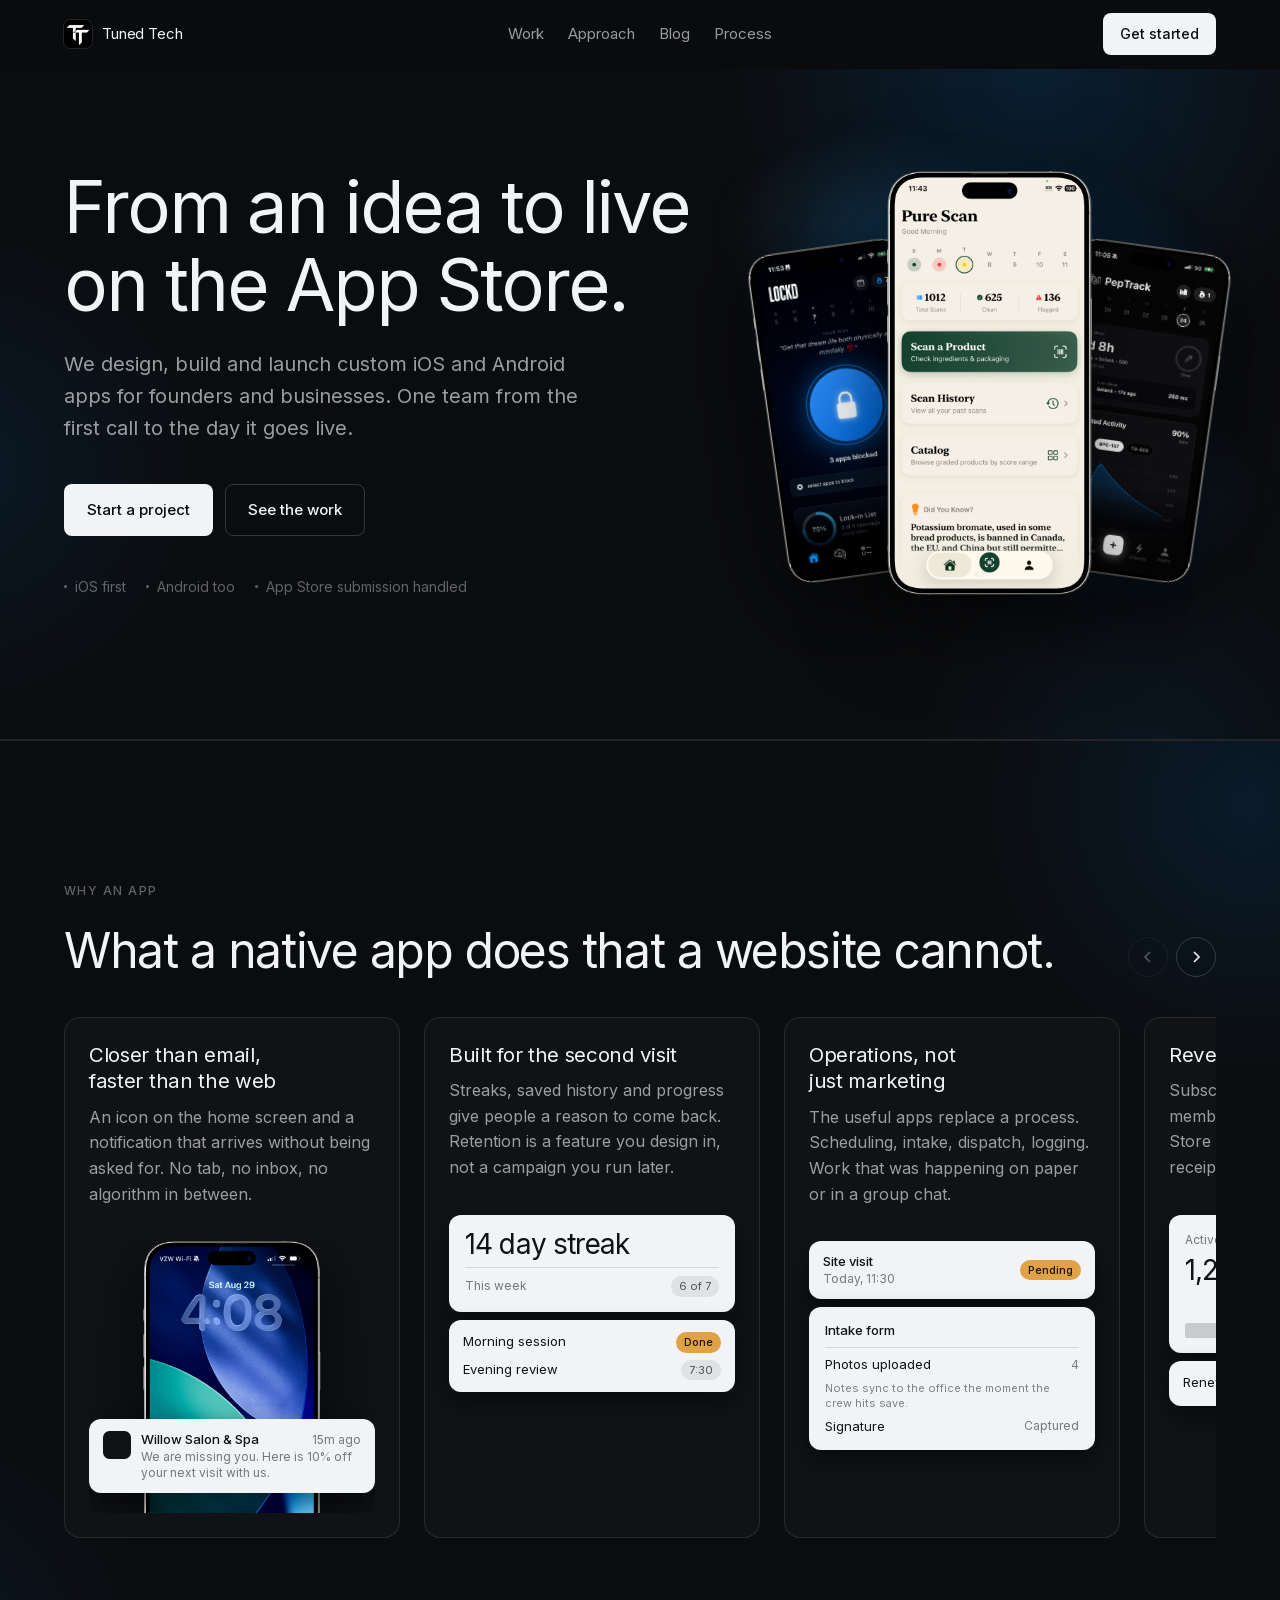
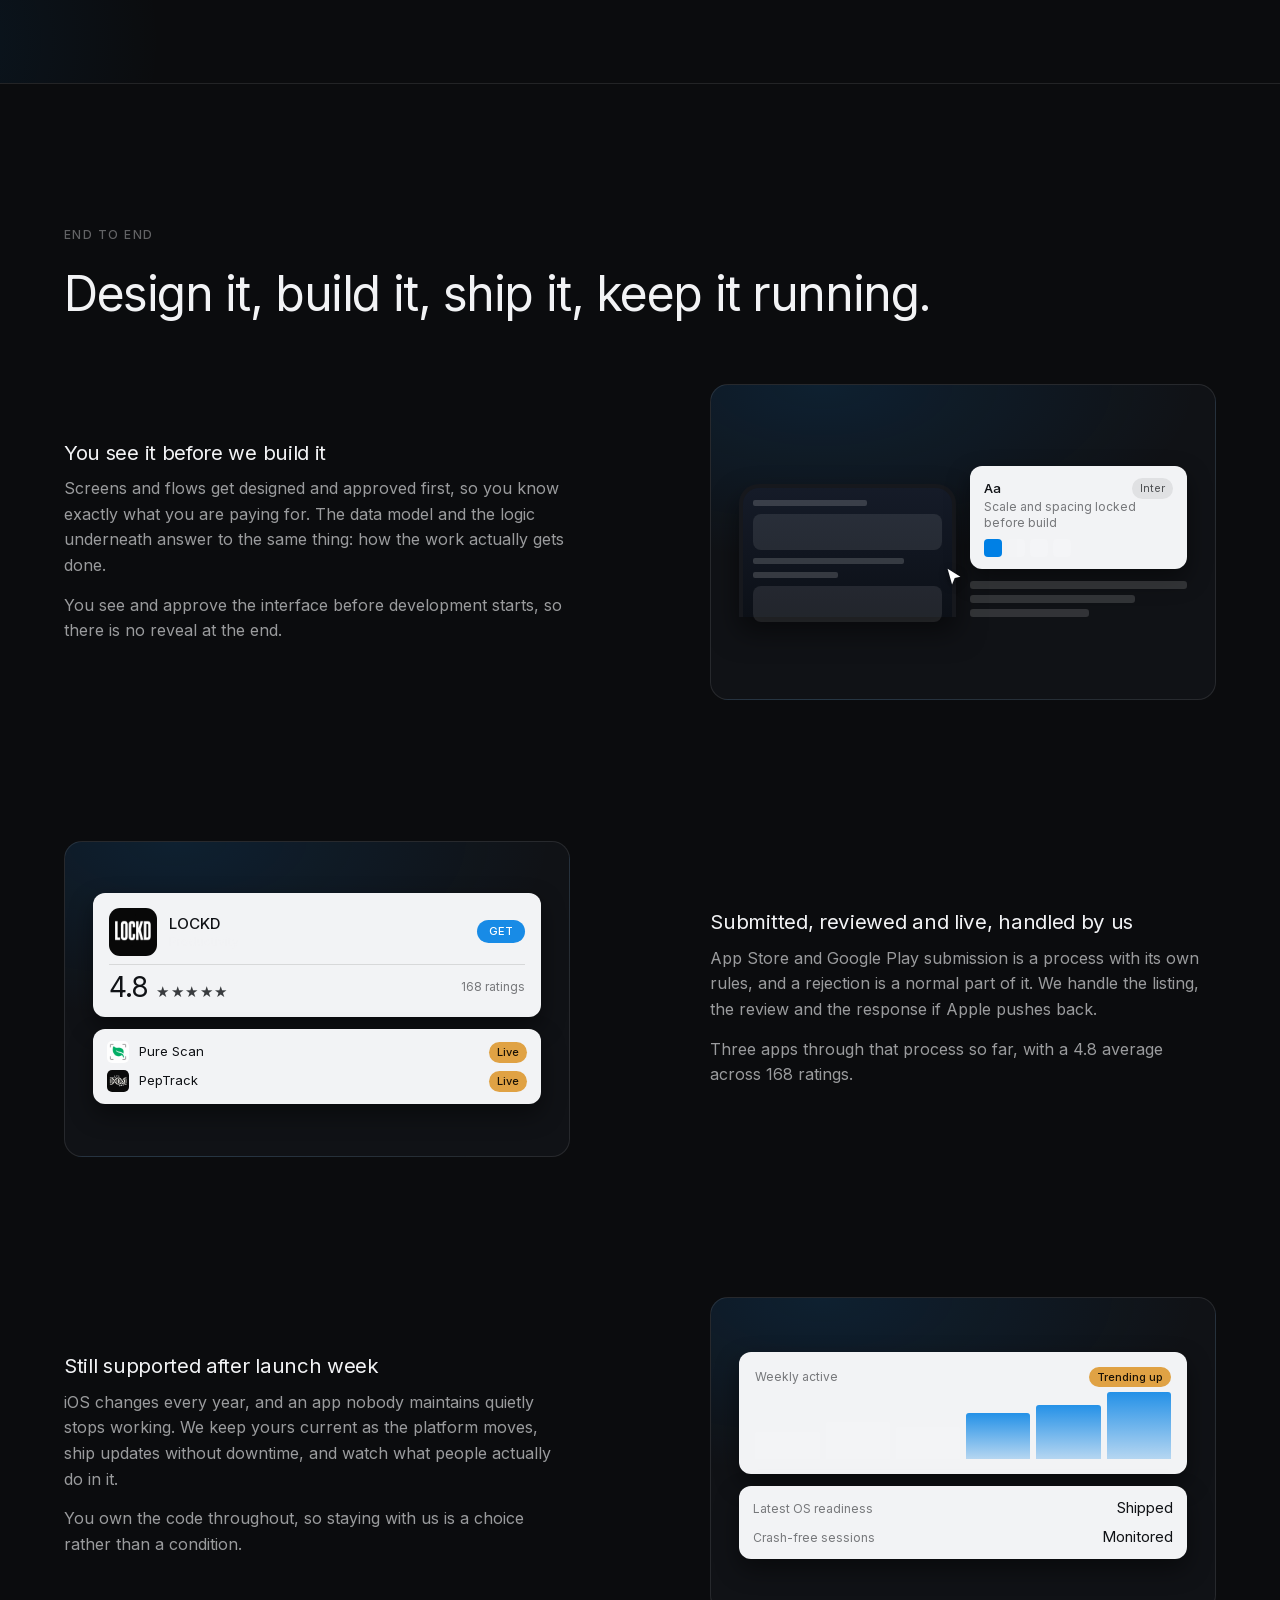
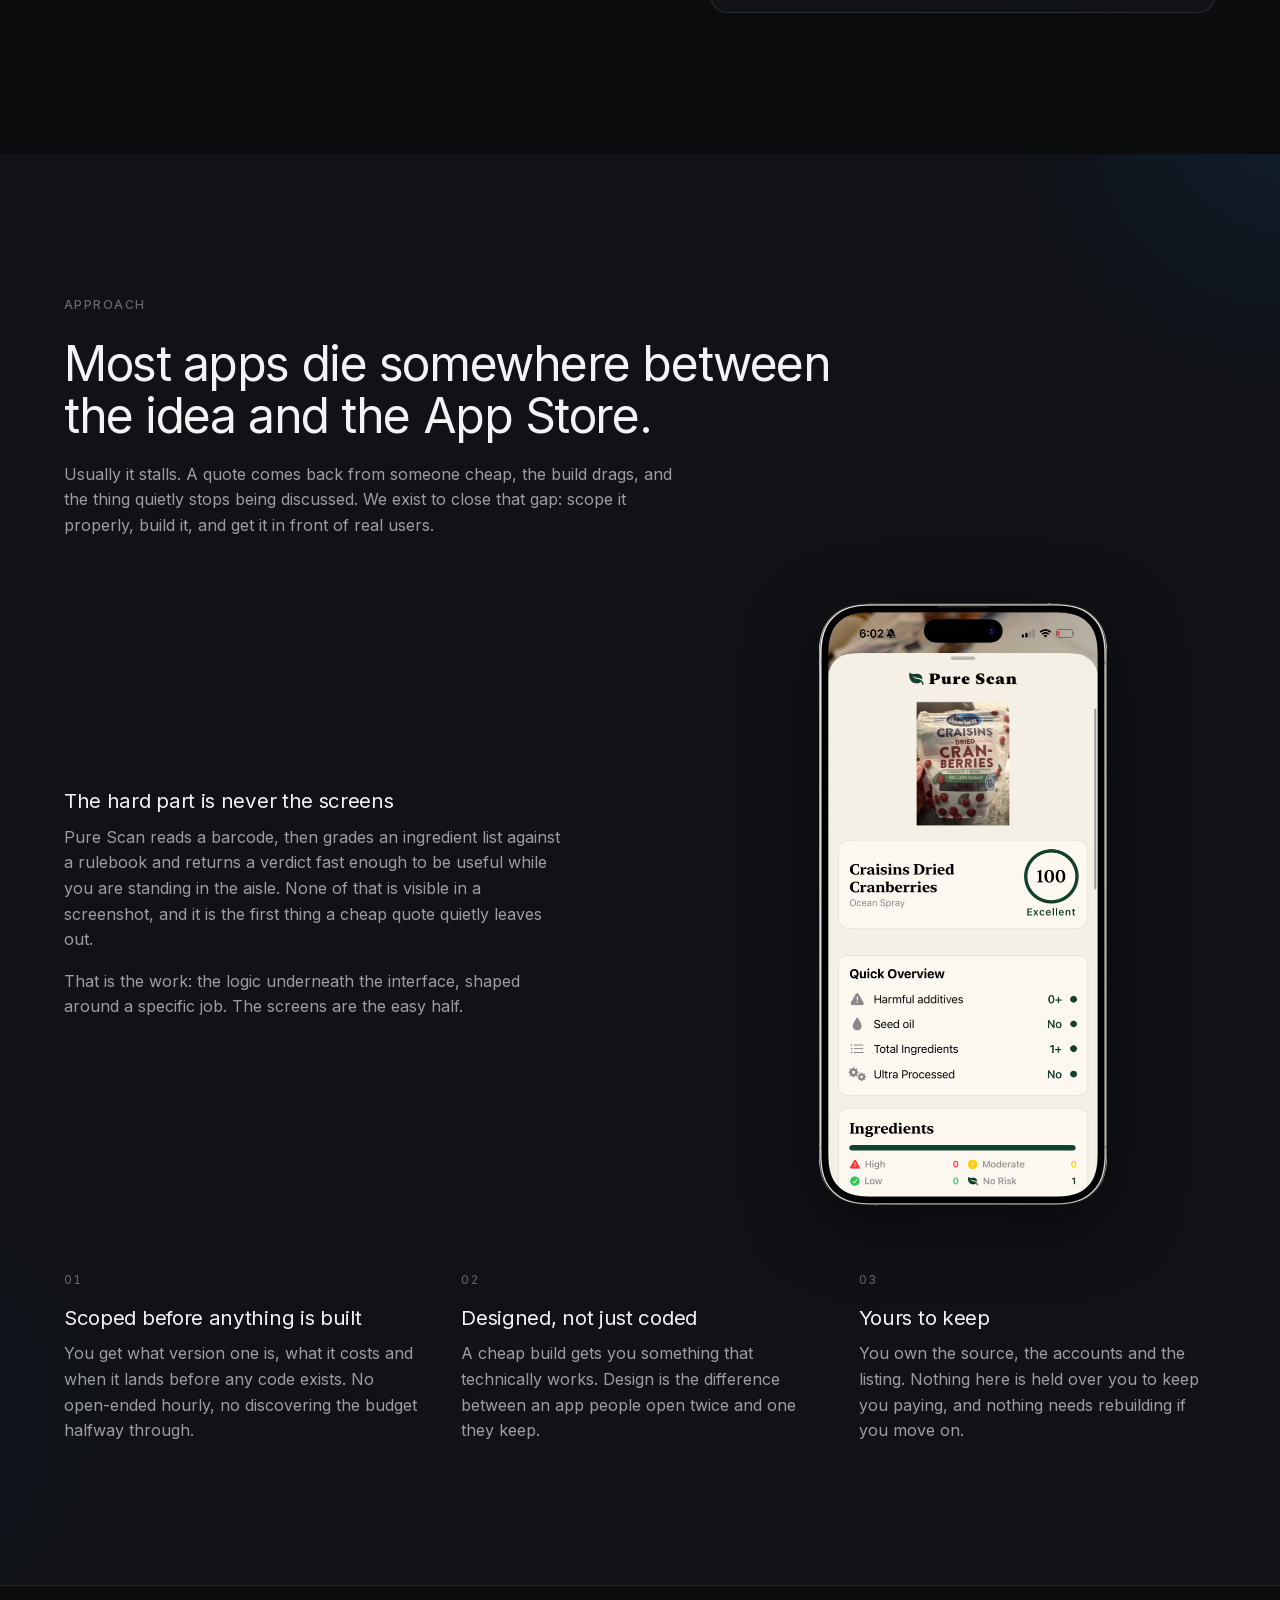
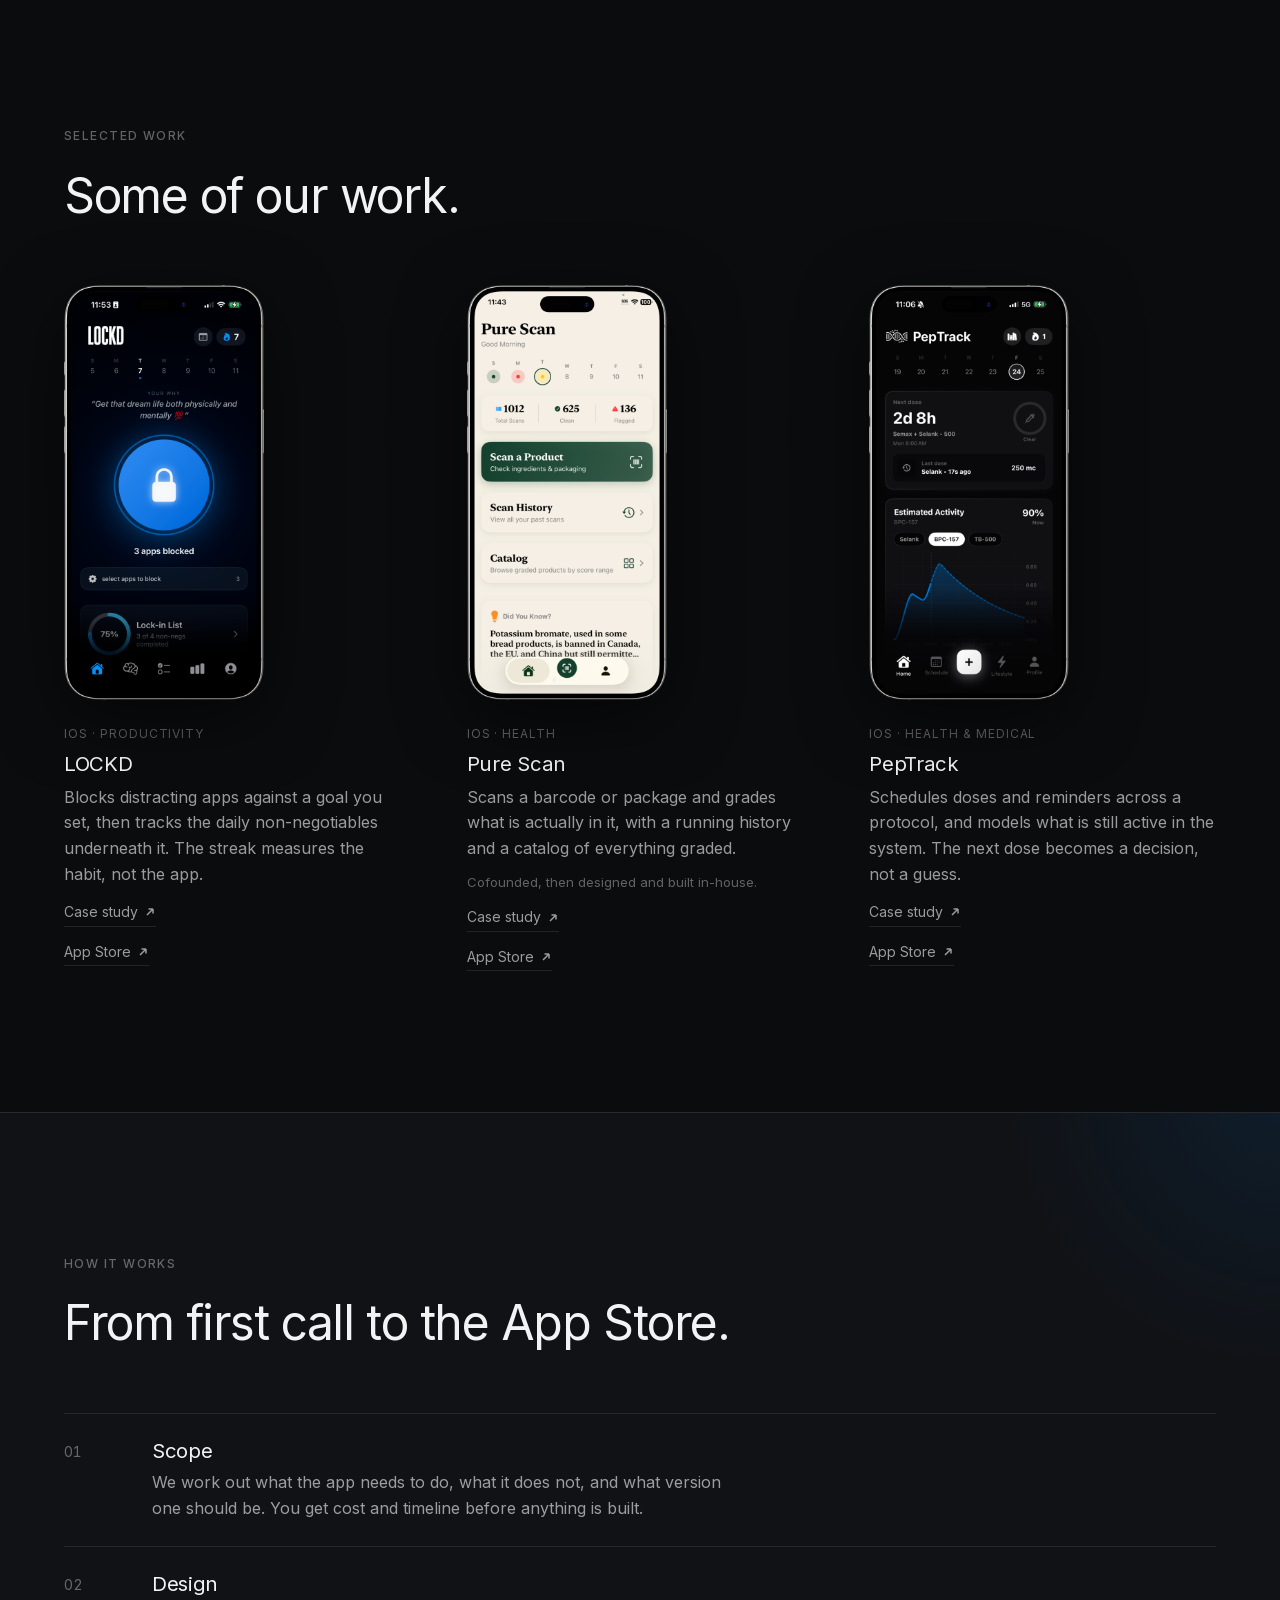
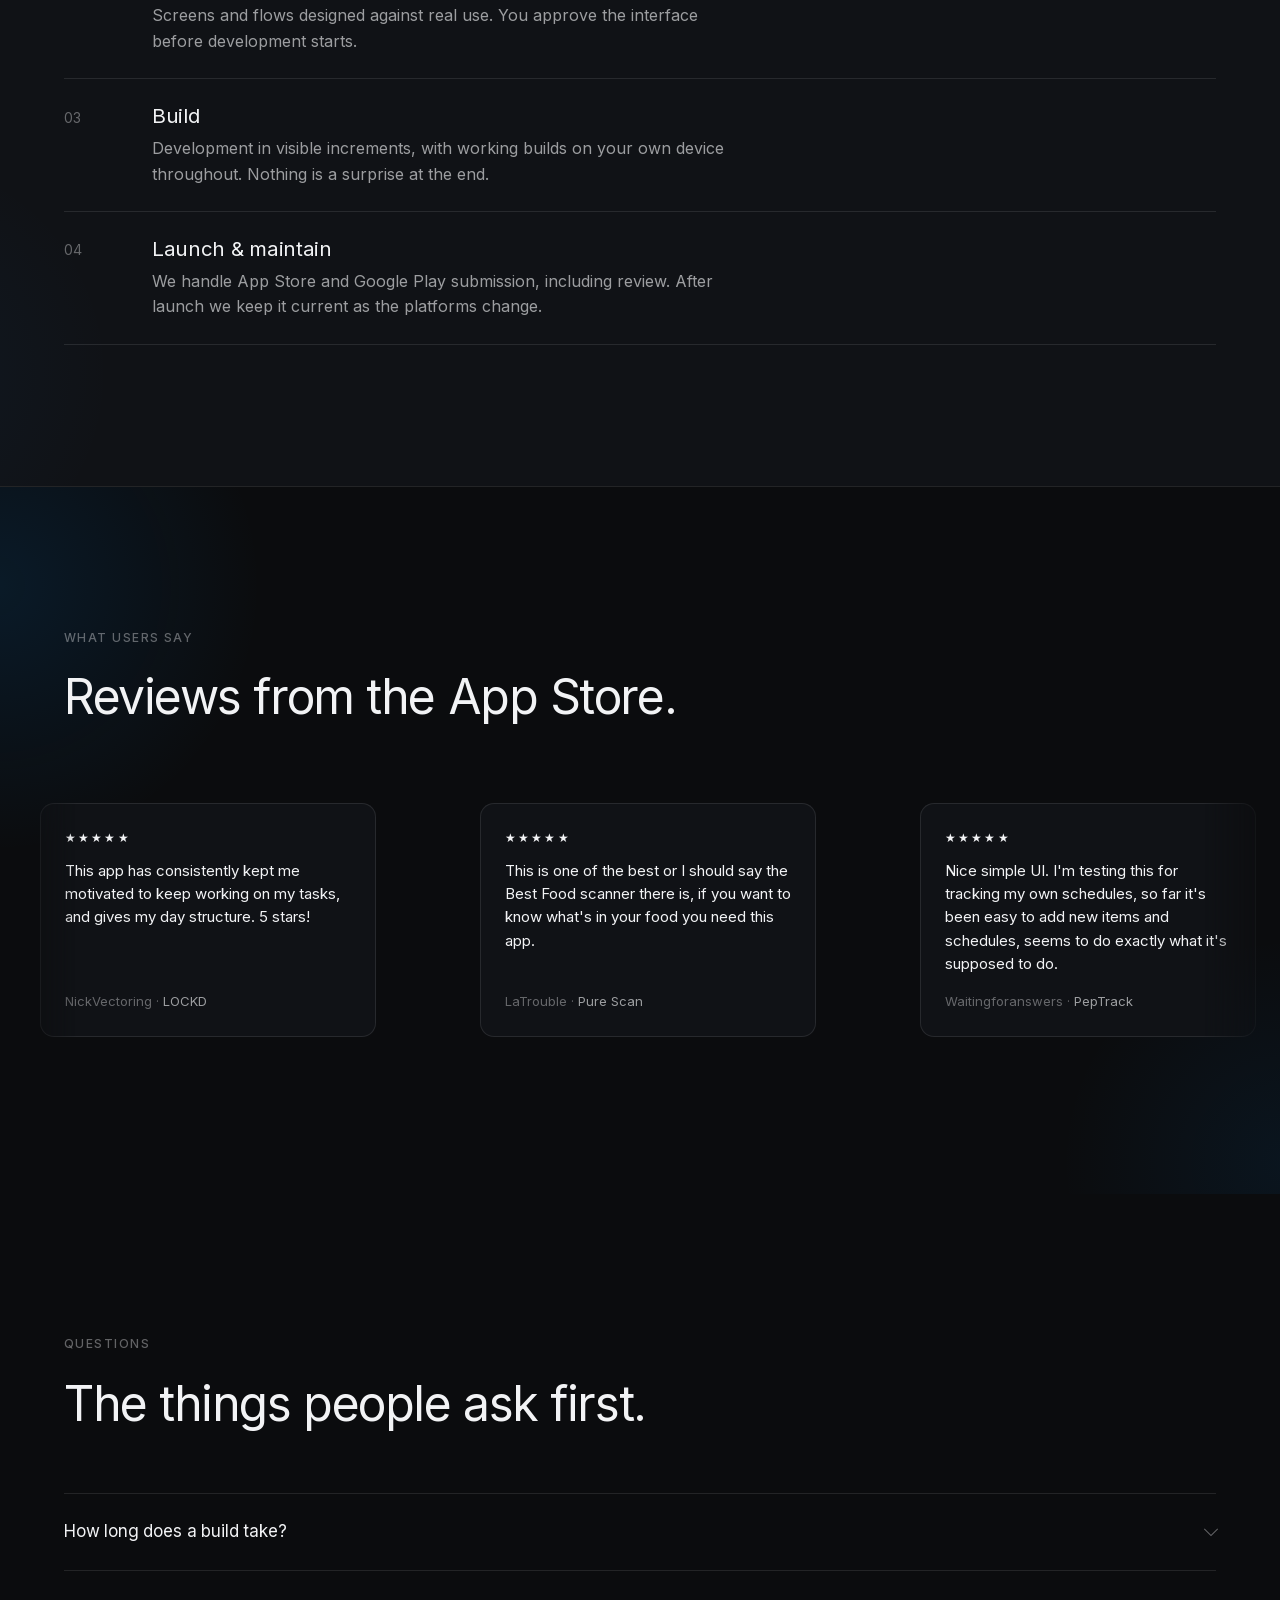
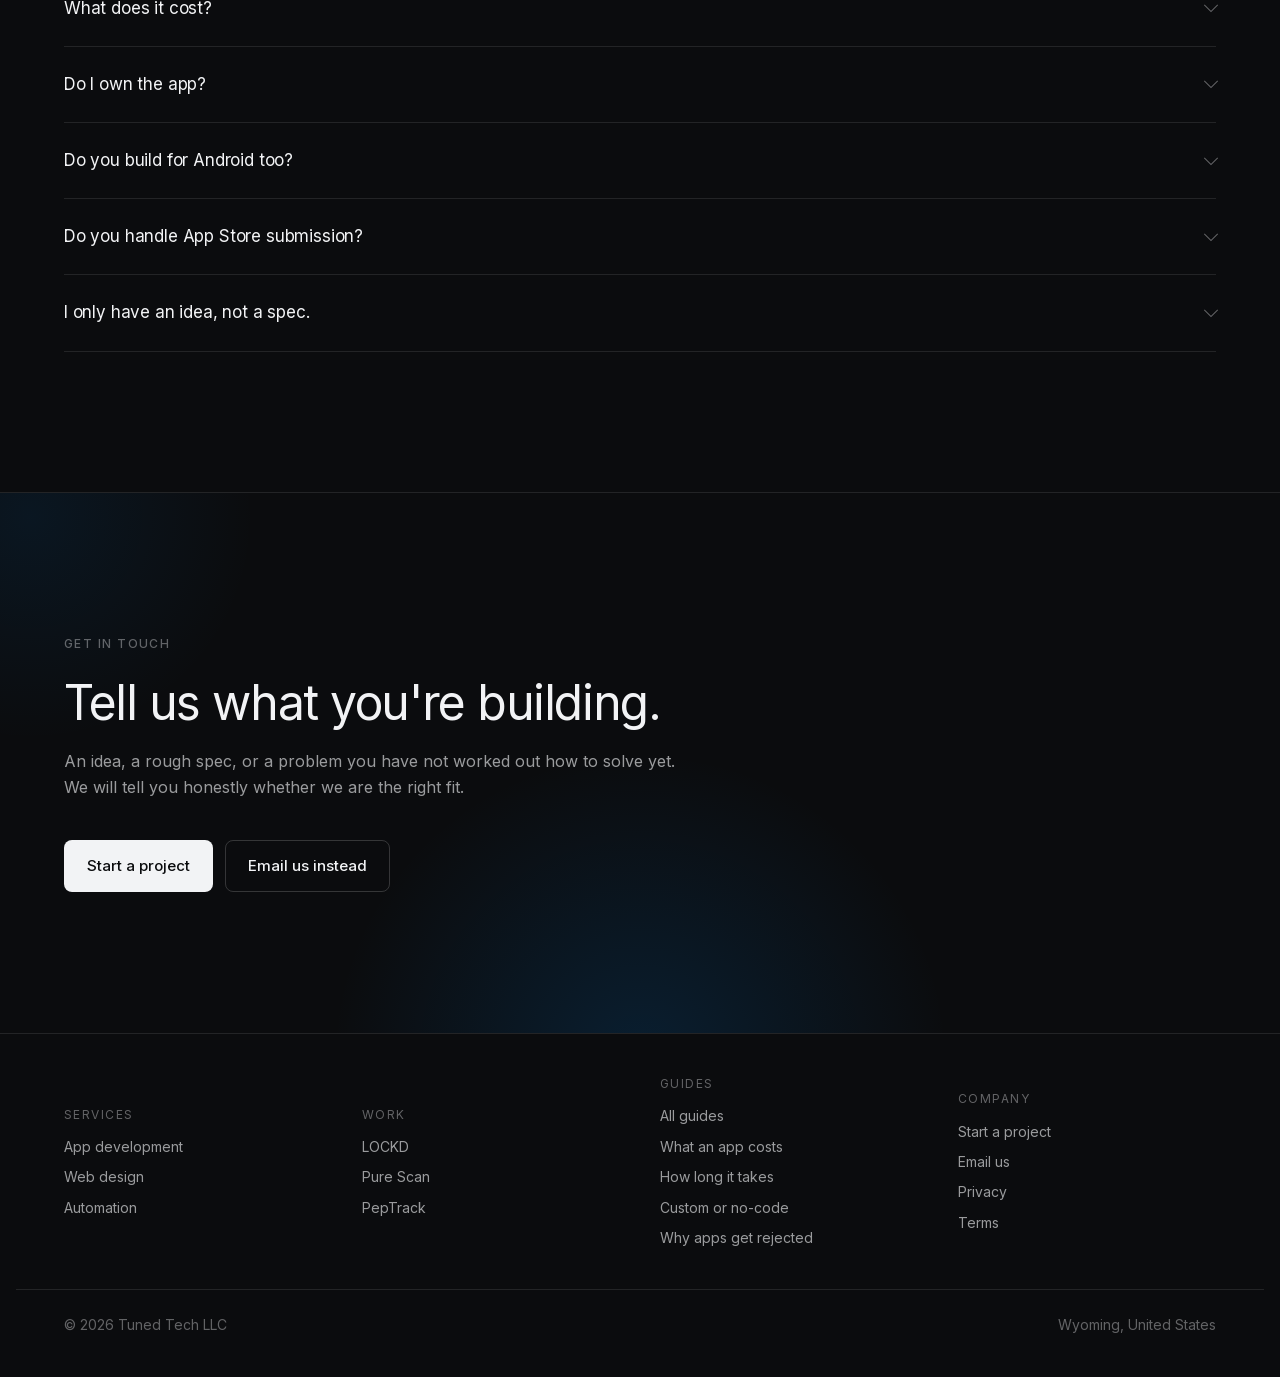
==== index.html @ f214c920 "Adopt the reference's select options and clean up the form Options now match the reference: project " ====
<!DOCTYPE html>
<html lang="en">
<head>
<meta charset="utf-8">
<meta name="viewport" content="width=device-width, initial-scale=1">
<title>Tuned Tech | Custom iOS &amp; Android App Development</title>
<meta name="description" content="Tuned Tech designs, builds and launches custom iOS and Android apps. From an idea to live on the App Store, handled end to end by one team.">
<link rel="canonical" href="https://tunedtech.co/">

<link rel="icon" href="/favicon.ico" sizes="any">
<link rel="icon" type="image/png" sizes="32x32" href="/assets/icon-32.png">
<link rel="icon" type="image/png" sizes="192x192" href="/assets/icon-192.png">
<link rel="apple-touch-icon" sizes="180x180" href="/assets/icon-180.png">
<link rel="manifest" href="/site.webmanifest">
<meta name="theme-color" content="#0b0c0e">

<meta property="og:type" content="website">
<meta property="og:url" content="https://tunedtech.co/">
<meta property="og:title" content="Tuned Tech | Custom iOS &amp; Android App Development">
<meta property="og:description" content="Custom iOS and Android apps, taken from an idea to live on the App Store.">
<meta property="og:image" content="https://tunedtech.co/assets/icon-512.png">
<meta name="twitter:card" content="summary">
<script type="application/ld+json">{"@context":"https://schema.org","@graph":[{"@type":"Organization","@id":"https://tunedtech.co/#org","name":"Tuned Tech","legalName":"Tuned Tech LLC","url":"https://tunedtech.co/","logo":"https://tunedtech.co/assets/icon-512.png","email":"hello.tunedtech@gmail.com","description":"Tuned Tech designs, builds and launches custom iOS and Android apps.","address":{"@type":"PostalAddress","addressRegion":"WY","addressCountry":"US"},"sameAs":["https://apps.apple.com/us/developer/tuned-tech-llc/id1846190609"]},{"@type":"WebSite","@id":"https://tunedtech.co/#website","url":"https://tunedtech.co/","name":"Tuned Tech","publisher":{"@id":"https://tunedtech.co/#org"}},{"@type":"FAQPage","mainEntity":[{"@type":"Question","name":"How long does a build take?","acceptedAnswer":{"@type":"Answer","text":"It depends on scope, and we will not pretend otherwise. You get a firm timeline during scoping, before any code is written, plus working builds on your own device throughout so you can see where it stands. More on what actually sets the timeline."}},{"@type":"Question","name":"What does it cost?","acceptedAnswer":{"@type":"Answer","text":"Every project is quoted after scoping. There is no rate card, because a two-screen utility and a multi-role platform are not the same job. You get a fixed figure before work starts. Here is what moves the number."}},{"@type":"Question","name":"Do I own the app?","acceptedAnswer":{"@type":"Answer","text":"Yes. You own the source code. No platform lock-in, no monthly licence keeping your own app alive, and no rebuild required if you ever take it elsewhere."}},{"@type":"Question","name":"Do you build for Android too?","acceptedAnswer":{"@type":"Answer","text":"Yes. We lead with iOS because that is usually where the users are, and build Android alongside it when your audience calls for it."}},{"@type":"Question","name":"Do you handle App Store submission?","acceptedAnswer":{"@type":"Answer","text":"Yes, including the review process. If Apple pushes back, we handle the response rather than sending you the rejection notice. These are the rejections that actually come up."}},{"@type":"Question","name":"I only have an idea, not a spec.","acceptedAnswer":{"@type":"Answer","text":"That is what scoping is for. Bring the problem and we will work out what version one should be, and what can wait."}}]}]}</script>

<link rel="stylesheet" href="/styles.css?v=b529365e">
</head>
<body>
<a class="skip-link" href="#main">Skip to content</a>

<header class="site-header" id="siteHeader">
  <div class="wrap">
    <a class="brand" href="/">
      <img src="/assets/icon-192.png" alt="" width="28" height="28">
      <span>Tuned Tech</span>
    </a>
    <nav class="nav" aria-label="Primary">
      <a href="#work">Work</a>
      <a href="#approach">Approach</a>
      <a href="/blog/">Blog</a>
      <a href="#process">Process</a>
    </nav>
    <a class="btn btn-primary btn-sm header-cta" href="/start/">Get started</a>
  </div>
</header>

<main id="main">

  <!-- ================= HERO ================= -->
  <section class="hero">
    <div class="wrap hero-grid">
      <div class="hero-copy">
        <h1>From an idea to live on the App Store.</h1>
        <p class="lede">
          We design, build and launch custom iOS and Android apps for founders and
          businesses. One team from the first call to the day it goes live.
        </p>
        <div class="hero-actions">
          <a class="btn btn-primary" href="/start/">Start a project</a>
          <a class="btn btn-ghost" href="#work">See the work</a>
        </div>
        <div class="hero-meta">
          <span>iOS first</span>
          <span>Android too</span>
          <span>App Store submission handled</span>
        </div>
      </div>

      <div class="hero-devices">
        <a class="hero-device hero-device--side hero-device--left"
           href="https://apps.apple.com/us/app/lockd-life-reset-lock-in/id6753994810"
           target="_blank" rel="noopener" aria-label="LOCKD on the App Store">
          <img src="/assets/work/Lockdhomescreen.png" width="579" height="1200" decoding="async"
               alt="LOCKD home screen with a streak counter, a personal goal, and a lock control showing three apps blocked.">
        </a>
        <a class="hero-device hero-device--center"
           href="https://apps.apple.com/us/app/pure-scan-ingredient-checker/id6758033301"
           target="_blank" rel="noopener" aria-label="Pure Scan on the App Store">
          <img src="/assets/work/Purescanhomescreen.png" width="579" height="1200" decoding="async"
               alt="Pure Scan home screen with clean and flagged scan counts above a scan action and a graded catalog.">
        </a>
        <a class="hero-device hero-device--side hero-device--right"
           href="https://apps.apple.com/us/app/peptrack-peptide-tracker/id6773437032"
           target="_blank" rel="noopener" aria-label="PepTrack on the App Store">
          <img src="/assets/work/cleanhomepeptrack.png" width="579" height="1200" decoding="async"
               alt="PepTrack home screen with a countdown to the next dose above an estimated activity curve.">
        </a>
      </div>
    </div>
  </section>

  <!-- ================= ADVANTAGE CAROUSEL ================= -->
  <section class="advantage" id="advantage">
    <div class="wrap reveal">
      <div class="adv-head">
        <div>
          <p class="section-label">Why an app</p>
          <h2 class="measure">What a native app does that a website cannot.</h2>
        </div>
        <div class="adv-controls">
          <button class="adv-btn" id="advPrev" type="button" aria-label="Previous">
            <svg viewBox="0 0 16 16" fill="none" stroke="currentColor" stroke-width="1.6" aria-hidden="true">
              <path d="M10 3L5 8l5 5"/>
            </svg>
          </button>
          <button class="adv-btn" id="advNext" type="button" aria-label="Next">
            <svg viewBox="0 0 16 16" fill="none" stroke="currentColor" stroke-width="1.6" aria-hidden="true">
              <path d="M6 3l5 5-5 5"/>
            </svg>
          </button>
        </div>
      </div>

      <div class="adv-scroller" id="advScroller" tabindex="0" role="region" aria-label="Reasons to build a native app">

        <article class="advcard">
          <h3>Closer than email, faster than the web</h3>
          <p>An icon on the home screen and a notification that arrives without being asked for. No tab, no inbox, no algorithm in between.</p>
          <div class="phone-scene">
            <img class="ps-shot" src="/assets/work/BasicLockscreen.png" width="579" height="1200"
                 loading="lazy" decoding="async"
                 alt="An iPhone lock screen with a notification banner arriving over it.">
            <div class="mock mock-notif ps-notif">
              <span class="mock-ic" aria-hidden="true"></span>
              <div style="flex:1">
                <div class="mock-row"><strong class="mock-strong">Willow Salon &amp; Spa</strong><span class="mock-sub">15m ago</span></div>
                <div class="mock-sub">We are missing you. Here is 10% off your next visit with us.</div>
              </div>
            </div>
          </div>
        </article>

        <article class="advcard">
          <h3>Built for the second visit</h3>
          <p>Streaks, saved history and progress give people a reason to come back. Retention is a feature you design in, not a campaign you run later.</p>
          <div class="adv-stack">
            <div class="mock mock-lg">
              <div class="mock-xl">14 day streak</div>
              <div class="mock-rule"></div>
              <div class="mock-row"><span class="mock-sub">This week</span><span class="mock-pill">6 of 7</span></div>
            </div>
            <div class="mock">
              <div class="mock-items">
                <div class="mock-row"><span>Morning session</span><span class="mock-pill mock-pill--live">Done</span></div>
                <div class="mock-row"><span>Evening review</span><span class="mock-pill">7:30</span></div>
              </div>
            </div>
          </div>
        </article>

        <article class="advcard">
          <h3>Operations, not just marketing</h3>
          <p>The useful apps replace a process. Scheduling, intake, dispatch, logging. Work that was happening on paper or in a group chat.</p>
          <div class="adv-stack">
            <div class="mock">
              <div class="mock-row">
                <div><div class="mock-strong">Site visit</div><div class="mock-sub">Today, 11:30</div></div>
                <span class="mock-pill mock-pill--live">Pending</span>
              </div>
            </div>
            <div class="mock mock-lg">
              <div class="mock-strong">Intake form</div>
              <div class="mock-rule"></div>
              <div class="mock-items">
                <div class="mock-row"><span>Photos uploaded</span><span class="mock-sub">4</span></div>
                <div class="mock-note">Notes sync to the office the moment the crew hits save.</div>
                <div class="mock-row"><span>Signature</span><span class="mock-sub">Captured</span></div>
              </div>
            </div>
          </div>
        </article>

        <article class="advcard">
          <h3>Revenue that fits the product</h3>
          <p>Subscriptions, one-off unlocks or memberships, wired through the App Store so billing is handled and receipts are not your problem.</p>
          <div class="adv-stack">
            <div class="mock mock-lg">
              <div class="mock-row"><span class="mock-sub">Active subscriptions</span><span class="mock-pill">Monthly</span></div>
              <div class="mock-xl" style="margin-top:.375rem">1,284</div>
              <div class="mock-bars" aria-hidden="true">
                <i style="height:34%"></i><i style="height:48%"></i><i style="height:41%"></i>
                <i style="height:62%"></i><i style="height:71%"></i><i style="height:88%"></i>
              </div>
            </div>
            <div class="mock">
              <div class="mock-row"><span>Renewals this week</span><span class="mock-pill mock-pill--live">+112</span></div>
            </div>
          </div>
        </article>

        <article class="advcard">
          <h3>A permanent place on the device</h3>
          <p>A website is somewhere people go. An app is something they have. That icon sits next to the ones they already use every day.</p>
          <div class="adv-stack">
            <div class="mock mock-lg">
              <div class="mock-home" aria-hidden="true">
                <span></span>
                <img src="/assets/work/icons/lockd.png" width="128" height="128" loading="lazy" alt="">
                <span></span><span></span>
                <img src="/assets/work/icons/purescan.png" width="128" height="128" loading="lazy" alt="">
                <span></span>
                <img src="/assets/work/icons/peptrack.png" width="128" height="128" loading="lazy" alt="">
                <span></span>
              </div>
              <div class="mock-rule"></div>
              <div class="mock-row"><span class="mock-sub">Three of ours, already on real home screens</span></div>
            </div>
          </div>
        </article>

      </div>
    </div>
  </section>

  <!-- ================= FEATURE ROWS ================= -->
  <section class="rows" id="build">
    <div class="wrap reveal">
      <p class="section-label">End to end</p>
      <h2 class="measure">Design it, build it, ship it, keep it running.</h2>

      <div class="row-item">
        <div class="row-copy">
          <h3>You see it before we build it</h3>
          <p>
            Screens and flows get designed and approved first, so you know exactly what you
            are paying for. The data model and the logic underneath answer to the same thing:
            how the work actually gets done.
          </p>
          <p>
            You see and approve the interface before development starts, so there is no
            reveal at the end.
          </p>
        </div>
        <div class="row-media">
          <div class="scene">
            <div class="scene-split">
              <div class="scene-phone">
                <span class="bar" style="width:60%"></span>
                <span class="block"></span>
                <span class="bar" style="width:80%"></span>
                <span class="bar" style="width:45%"></span>
                <span class="block"></span>
              </div>
              <div style="display:grid;gap:.75rem">
                <div class="mock">
                  <div class="mock-row"><strong class="mock-strong">Aa</strong><span class="mock-pill">Inter</span></div>
                  <div class="mock-sub">Scale and spacing locked before build</div>
                  <div class="swatches" style="margin-top:.5rem" aria-hidden="true">
                    <span class="on"></span><span></span><span></span><span></span>
                  </div>
                </div>
                <div class="wire" aria-hidden="true">
                  <i></i><i class="mid"></i><i class="short"></i>
                </div>
              </div>
            </div>
            <svg class="cursor" style="left:46%;top:58%" viewBox="0 0 24 24" fill="currentColor" aria-hidden="true">
              <path d="M5 2l14 8.5-6.2 1.4L9.9 19 5 2z"/>
            </svg>
          </div>
        </div>
      </div>

      <div class="row-item">
        <div class="row-copy">
          <h3>Submitted, reviewed and live, handled by us</h3>
          <p>
            App Store and Google Play submission is a process with its own rules, and a
            rejection is a normal part of it. We handle the listing, the review and the
            response if Apple pushes back.
          </p>
          <p>
            Three apps through that process so far, with a 4.8 average across 168 ratings.
          </p>
        </div>
        <div class="row-media">
          <div class="scene">
            <div class="mock mock-lg">
              <div class="listing">
                <img src="/assets/work/icons/lockd.png" width="128" height="128" loading="lazy" alt="">
                <div class="meta">
                  <div class="name mock-strong">LOCKD</div>
                  <div class="sub">Productivity</div>
                </div>
                <span class="get">GET</span>
              </div>
              <div class="mock-rule"></div>
              <div class="mock-row">
                <div class="rating-inline">
                  <span class="mock-xl">4.8</span>
                  <span class="stars-sm">&#9733;&#9733;&#9733;&#9733;&#9733;</span>
                </div>
                <span class="mock-sub">168 ratings</span>
              </div>
            </div>
            <div class="mock">
              <div class="mock-items">
                <div class="mock-row">
                  <img class="panel-appicon" style="width:1.375rem;height:1.375rem" src="/assets/work/icons/purescan.png" width="128" height="128" loading="lazy" alt="">
                  <span style="flex:1">Pure Scan</span><span class="mock-pill mock-pill--live">Live</span>
                </div>
                <div class="mock-row">
                  <img class="panel-appicon" style="width:1.375rem;height:1.375rem" src="/assets/work/icons/peptrack.png" width="128" height="128" loading="lazy" alt="">
                  <span style="flex:1">PepTrack</span><span class="mock-pill mock-pill--live">Live</span>
                </div>
              </div>
            </div>
          </div>
        </div>
      </div>

      <div class="row-item">
        <div class="row-copy">
          <h3>Still supported after launch week</h3>
          <p>
            iOS changes every year, and an app nobody maintains quietly stops working. We keep
            yours current as the platform moves, ship updates without downtime, and watch what
            people actually do in it.
          </p>
          <p>
            You own the code throughout, so staying with us is a choice rather than a
            condition.
          </p>
        </div>
        <div class="row-media">
          <div class="scene">
            <div class="mock mock-lg">
              <div class="mock-row"><span class="mock-sub">Weekly active</span><span class="mock-pill mock-pill--live">Trending up</span></div>
              <div class="chart" aria-hidden="true">
                <i class="dim" style="height:38%"></i><i class="dim" style="height:52%"></i>
                <i class="dim" style="height:45%"></i><i style="height:64%"></i>
                <i style="height:76%"></i><i style="height:94%"></i>
              </div>
            </div>
            <div class="mock">
              <div class="mock-kv">
                <div><span class="k">Latest OS readiness</span><span class="v">Shipped</span></div>
                <div><span class="k">Crash-free sessions</span><span class="v">Monitored</span></div>
              </div>
            </div>
          </div>
        </div>
      </div>
    </div>
  </section>

  <!-- ================= APPROACH ================= -->
  <section id="approach">
    <div class="wrap reveal">
      <p class="section-label">Approach</p>
      <h2 class="measure">Most apps die somewhere between the idea and the App Store.</h2>
      <p class="body" style="margin-top: 1.25rem;">
        Usually it stalls. A quote comes back from someone cheap, the build drags, and the
        thing quietly stops being discussed. We exist to close that gap: scope it properly,
        build it, and get it in front of real users.
      </p>

      <div class="split">
        <div class="split-copy">
          <h3>The hard part is never the screens</h3>
          <p>
            Pure Scan reads a barcode, then grades an ingredient list against a rulebook and
            returns a verdict fast enough to be useful while you are standing in the aisle.
            None of that is visible in a screenshot, and it is the first thing a cheap quote
            quietly leaves out.
          </p>
          <p style="margin-top: 1rem;">
            That is the work: the logic underneath the interface, shaped around a specific
            job. The screens are the easy half.
          </p>
        </div>
        <div class="split-media">
          <img src="/assets/work/Purescanpostscan.png" width="573" height="1200" loading="lazy" decoding="async"
               alt="Pure Scan result screen grading a product 100 out of 100, with a quick overview of additives, seed oils and processing.">
        </div>
      </div>

      <div class="grid-3">
        <div class="point">
          <span class="num">01</span>
          <h3>Scoped before anything is built</h3>
          <p>
            You get what version one is, what it costs and when it lands before any code
            exists. No open-ended hourly, no discovering the budget halfway through.
          </p>
        </div>
        <div class="point">
          <span class="num">02</span>
          <h3>Designed, not just coded</h3>
          <p>
            A cheap build gets you something that technically works. Design is the
            difference between an app people open twice and one they keep.
          </p>
        </div>
        <div class="point">
          <span class="num">03</span>
          <h3>Yours to keep</h3>
          <p>
            You own the source, the accounts and the listing. Nothing here is held over you
            to keep you paying, and nothing needs rebuilding if you move on.
          </p>
        </div>
      </div>
    </div>
  </section>

  <!-- ================= WORK ================= -->
  <section class="work" id="work">
    <div class="wrap reveal">
      <p class="section-label">Selected work</p>
      <h2 class="measure">Some of our work.</h2>

      <div class="work-grid">

        <article class="case">
          <a class="case-media" href="https://apps.apple.com/us/app/lockd-life-reset-lock-in/id6753994810"
             target="_blank" rel="noopener" tabindex="-1" aria-hidden="true">
            <img src="/assets/work/Lockdhomescreen.png" width="579" height="1200" loading="lazy" decoding="async"
                 alt="LOCKD home screen with a seven-day streak, a personal goal, three apps blocked, and a lock-in list at 75 percent.">
          </a>
          <span class="tag">iOS &middot; Productivity</span>
          <h3>LOCKD</h3>
          <p>
            Blocks distracting apps against a goal you set, then tracks the daily
            non-negotiables underneath it. The streak measures the habit, not the app.
          </p>
          <a class="case-link" href="/work/lockd/">Case study<svg viewBox="0 0 12 12" fill="none" stroke="currentColor" stroke-width="1.5" aria-hidden="true"><path d="M3 9L9 3M9 3H4.5M9 3v4.5"/></svg></a>
          <a class="case-link" href="https://apps.apple.com/us/app/lockd-life-reset-lock-in/id6753994810"
             target="_blank" rel="noopener">
            App Store
            <svg viewBox="0 0 12 12" fill="none" stroke="currentColor" stroke-width="1.5" aria-hidden="true">
              <path d="M3 9L9 3M9 3H4.5M9 3v4.5"/>
            </svg>
          </a>
        </article>

        <article class="case">
          <a class="case-media" href="https://apps.apple.com/us/app/pure-scan-ingredient-checker/id6758033301"
             target="_blank" rel="noopener" tabindex="-1" aria-hidden="true">
            <img src="/assets/work/Purescanhomescreen.png" width="579" height="1200" loading="lazy" decoding="async"
                 alt="Pure Scan home screen with total, clean and flagged scan counts, a scan action, history, and a graded catalog.">
          </a>
          <span class="tag">iOS &middot; Health</span>
          <h3>Pure Scan</h3>
          <p>
            Scans a barcode or package and grades what is actually in it, with a running
            history and a catalog of everything graded.
          </p>
          <p class="case-role">Cofounded, then designed and built in-house.</p>
          <a class="case-link" href="/work/pure-scan/">Case study<svg viewBox="0 0 12 12" fill="none" stroke="currentColor" stroke-width="1.5" aria-hidden="true"><path d="M3 9L9 3M9 3H4.5M9 3v4.5"/></svg></a>
          <a class="case-link" href="https://apps.apple.com/us/app/pure-scan-ingredient-checker/id6758033301"
             target="_blank" rel="noopener">
            App Store
            <svg viewBox="0 0 12 12" fill="none" stroke="currentColor" stroke-width="1.5" aria-hidden="true">
              <path d="M3 9L9 3M9 3H4.5M9 3v4.5"/>
            </svg>
          </a>
        </article>

        <article class="case">
          <a class="case-media" href="https://apps.apple.com/us/app/peptrack-peptide-tracker/id6773437032"
             target="_blank" rel="noopener" tabindex="-1" aria-hidden="true">
            <img src="/assets/work/cleanhomepeptrack.png" width="579" height="1200" loading="lazy" decoding="async"
                 alt="PepTrack home screen with a countdown to the next dose, the last dose logged, and an estimated activity curve.">
          </a>
          <span class="tag">iOS &middot; Health &amp; Medical</span>
          <h3>PepTrack</h3>
          <p>
            Schedules doses and reminders across a protocol, and models what is still active
            in the system. The next dose becomes a decision, not a guess.
          </p>
          <a class="case-link" href="/work/peptrack/">Case study<svg viewBox="0 0 12 12" fill="none" stroke="currentColor" stroke-width="1.5" aria-hidden="true"><path d="M3 9L9 3M9 3H4.5M9 3v4.5"/></svg></a>
          <a class="case-link" href="https://apps.apple.com/us/app/peptrack-peptide-tracker/id6773437032"
             target="_blank" rel="noopener">
            App Store
            <svg viewBox="0 0 12 12" fill="none" stroke="currentColor" stroke-width="1.5" aria-hidden="true">
              <path d="M3 9L9 3M9 3H4.5M9 3v4.5"/>
            </svg>
          </a>
        </article>

      </div>
    </div>
  </section>

  <!-- ================= PROCESS ================= -->
  <section class="process" id="process">
    <div class="wrap reveal">
      <p class="section-label">How it works</p>
      <h2 class="measure">From first call to the App Store.</h2>

      <div class="steps">
        <div class="step">
          <span class="num">01</span>
          <div>
            <h3>Scope</h3>
            <p>
              We work out what the app needs to do, what it does not, and what version one
              should be. You get cost and timeline before anything is built.
            </p>
          </div>
        </div>
        <div class="step">
          <span class="num">02</span>
          <div>
            <h3>Design</h3>
            <p>
              Screens and flows designed against real use. You approve the interface before
              development starts.
            </p>
          </div>
        </div>
        <div class="step">
          <span class="num">03</span>
          <div>
            <h3>Build</h3>
            <p>
              Development in visible increments, with working builds on your own device
              throughout. Nothing is a surprise at the end.
            </p>
          </div>
        </div>
        <div class="step">
          <span class="num">04</span>
          <div>
            <h3>Launch &amp; maintain</h3>
            <p>
              We handle App Store and Google Play submission, including review. After launch
              we keep it current as the platforms change.
            </p>
          </div>
        </div>
      </div>
    </div>
  </section>

  <!-- ================= TESTIMONIALS ================= -->
  <section class="testimonials" id="testimonials">
    <div class="wrap reveal">
      <p class="section-label">What users say</p>
      <h2 class="measure">Reviews from the App Store.</h2>
    </div>

    <div class="marquee">
      <div class="marquee-track">
        <!-- Set 1: read by assistive tech -->
        <figure class="tcard">
          <span class="stars" aria-label="5 out of 5">&#9733;&#9733;&#9733;&#9733;&#9733;</span>
          <blockquote>This app has consistently kept me motivated to keep working on my tasks, and gives my day structure. 5 stars!</blockquote>
          <figcaption>NickVectoring &middot; <span class="app">LOCKD</span></figcaption>
        </figure>
        <figure class="tcard">
          <span class="stars" aria-label="5 out of 5">&#9733;&#9733;&#9733;&#9733;&#9733;</span>
          <blockquote>This is one of the best or I should say the Best Food scanner there is, if you want to know what's in your food you need this app.</blockquote>
          <figcaption>LaTrouble &middot; <span class="app">Pure Scan</span></figcaption>
        </figure>
        <figure class="tcard">
          <span class="stars" aria-label="5 out of 5">&#9733;&#9733;&#9733;&#9733;&#9733;</span>
          <blockquote>Nice simple UI. I'm testing this for tracking my own schedules, so far it's been easy to add new items and schedules, seems to do exactly what it's supposed to do.</blockquote>
          <figcaption>Waitingforanswers &middot; <span class="app">PepTrack</span></figcaption>
        </figure>
        <figure class="tcard">
          <span class="stars" aria-label="5 out of 5">&#9733;&#9733;&#9733;&#9733;&#9733;</span>
          <blockquote>I really enjoyed using this app and how it combines app-blocking with a to-do list in one place. The design is clean and pleasant, the colors are nice.</blockquote>
          <figcaption>Loremean &middot; <span class="app">LOCKD</span></figcaption>
        </figure>
        <figure class="tcard">
          <span class="stars" aria-label="5 out of 5">&#9733;&#9733;&#9733;&#9733;&#9733;</span>
          <blockquote>Amazing App! Great UI and helpful information for someone wanting to live a healthier lifestyle! Would recommend!</blockquote>
          <figcaption>MissUdovikin &middot; <span class="app">Pure Scan</span></figcaption>
        </figure>
        <figure class="tcard">
          <span class="stars" aria-label="5 out of 5">&#9733;&#9733;&#9733;&#9733;&#9733;</span>
          <blockquote>I've used a few peptide calculators and apps before that were mostly clunky and confusing, but after using PepTrack it made things more easy and simple. Would recommend.</blockquote>
          <figcaption>Thetimcook &middot; <span class="app">PepTrack</span></figcaption>
        </figure>

        <!-- Set 2: visual duplicate that makes the loop seamless -->
        <figure class="tcard" aria-hidden="true">
          <span class="stars">&#9733;&#9733;&#9733;&#9733;&#9733;</span>
          <blockquote>This app has consistently kept me motivated to keep working on my tasks, and gives my day structure. 5 stars!</blockquote>
          <figcaption>NickVectoring &middot; <span class="app">LOCKD</span></figcaption>
        </figure>
        <figure class="tcard" aria-hidden="true">
          <span class="stars">&#9733;&#9733;&#9733;&#9733;&#9733;</span>
          <blockquote>This is one of the best or I should say the Best Food scanner there is, if you want to know what's in your food you need this app.</blockquote>
          <figcaption>LaTrouble &middot; <span class="app">Pure Scan</span></figcaption>
        </figure>
        <figure class="tcard" aria-hidden="true">
          <span class="stars">&#9733;&#9733;&#9733;&#9733;&#9733;</span>
          <blockquote>Nice simple UI. I'm testing this for tracking my own schedules, so far it's been easy to add new items and schedules, seems to do exactly what it's supposed to do.</blockquote>
          <figcaption>Waitingforanswers &middot; <span class="app">PepTrack</span></figcaption>
        </figure>
        <figure class="tcard" aria-hidden="true">
          <span class="stars">&#9733;&#9733;&#9733;&#9733;&#9733;</span>
          <blockquote>I really enjoyed using this app and how it combines app-blocking with a to-do list in one place. The design is clean and pleasant, the colors are nice.</blockquote>
          <figcaption>Loremean &middot; <span class="app">LOCKD</span></figcaption>
        </figure>
        <figure class="tcard" aria-hidden="true">
          <span class="stars">&#9733;&#9733;&#9733;&#9733;&#9733;</span>
          <blockquote>Amazing App! Great UI and helpful information for someone wanting to live a healthier lifestyle! Would recommend!</blockquote>
          <figcaption>MissUdovikin &middot; <span class="app">Pure Scan</span></figcaption>
        </figure>
        <figure class="tcard" aria-hidden="true">
          <span class="stars">&#9733;&#9733;&#9733;&#9733;&#9733;</span>
          <blockquote>I've used a few peptide calculators and apps before that were mostly clunky and confusing, but after using PepTrack it made things more easy and simple. Would recommend.</blockquote>
          <figcaption>Thetimcook &middot; <span class="app">PepTrack</span></figcaption>
        </figure>
      </div>
    </div>
  </section>

  <!-- ================= FAQ ================= -->
  <section class="faq" id="faq">
    <div class="wrap reveal">
      <p class="section-label">Questions</p>
      <h2 class="measure">The things people ask first.</h2>

      <div class="faq-list">
        <details class="faq-item">
          <summary>How long does a build take?</summary>
          <p>
            It depends on scope, and we will not pretend otherwise. You get a firm timeline
            during scoping, before any code is written, plus working builds on your own
            device throughout so you can see where it stands. More on <a href="/blog/how-long-an-app-takes/">what actually sets the timeline</a>.
          </p>
        </details>
        <details class="faq-item">
          <summary>What does it cost?</summary>
          <p>
            Every project is quoted after scoping. There is no rate card, because a
            two-screen utility and a multi-role platform are not the same job. You get a
            fixed figure before work starts. Here is <a href="/blog/what-an-app-costs/">what moves the number</a>.
          </p>
        </details>
        <details class="faq-item">
          <summary>Do I own the app?</summary>
          <p>
            Yes. You own the source code. No platform lock-in, no monthly licence keeping
            your own app alive, and no rebuild required if you ever take it elsewhere.
          </p>
        </details>
        <details class="faq-item">
          <summary>Do you build for Android too?</summary>
          <p>
            Yes. We lead with iOS because that is usually where the users are, and build
            Android alongside it when your audience calls for it.
          </p>
        </details>
        <details class="faq-item">
          <summary>Do you handle App Store submission?</summary>
          <p>
            Yes, including the review process. If Apple pushes back, we handle the response
            rather than sending you the rejection notice. These are <a href="/blog/why-apps-get-rejected/">the rejections that actually come up</a>.
          </p>
        </details>
        <details class="faq-item">
          <summary>I only have an idea, not a spec.</summary>
          <p>
            That is what scoping is for. Bring the problem and we will work out what version
            one should be, and what can wait.
          </p>
        </details>
      </div>
    </div>
  </section>

  <!-- ================= CONTACT ================= -->
  <section class="contact" id="contact">
    <div class="wrap reveal">
      <p class="section-label">Get in touch</p>
      <h2 class="measure">Tell us what you're building.</h2>

      <p class="body" style="margin-top: 1.25rem;">
        An idea, a rough spec, or a problem you have not worked out how to solve yet.
        We will tell you honestly whether we are the right fit.
      </p>
      <div class="hero-actions">
        <a class="btn btn-primary" href="/start/">Start a project</a>
        <a class="btn btn-ghost" href="mailto:hello.tunedtech@gmail.com">Email us instead</a>
      </div>
    </div>
  </section>

</main>

<footer class="site-footer">
  <div class="wrap footer-grid">
    <div class="footer-col">
      <span class="footer-h">Services</span>
      <a href="/">App development</a>
      <a href="/web-design/">Web design</a>
      <a href="/automation/">Automation</a>
    </div>
    <div class="footer-col">
      <span class="footer-h">Work</span>
      <a href="/work/lockd/">LOCKD</a>
      <a href="/work/pure-scan/">Pure Scan</a>
      <a href="/work/peptrack/">PepTrack</a>
    </div>
    <div class="footer-col">
      <span class="footer-h">Guides</span>
      <a href="/blog/">All guides</a>
      <a href="/blog/what-an-app-costs/">What an app costs</a>
      <a href="/blog/how-long-an-app-takes/">How long it takes</a>
      <a href="/blog/custom-app-or-no-code/">Custom or no-code</a>
      <a href="/blog/why-apps-get-rejected/">Why apps get rejected</a>
    </div>
    <div class="footer-col">
      <span class="footer-h">Company</span>
      <a href="/start/">Start a project</a>
      <a href="mailto:hello.tunedtech@gmail.com">Email us</a>
      <a href="/privacy.html">Privacy</a>
      <a href="/terms.html">Terms</a>
    </div>
  </div>
  <div class="wrap footer-base">
    <span>&copy; 2026 Tuned Tech LLC</span>
    <span>Wyoming, United States</span>
  </div>
</footer>

<script>
(function () {
  'use strict';

  /* Advantage carousel: scroll by one card, and disable the arrows at the
     ends rather than letting them look active but do nothing. */
  var scroller = document.getElementById('advScroller');
  if (scroller) {
    var prev = document.getElementById('advPrev');
    var next = document.getElementById('advNext');

    var step = function () {
      var card = scroller.querySelector('.advcard');
      if (!card) return scroller.clientWidth;
      var gap = parseFloat(getComputedStyle(scroller).columnGap) || 0;
      return card.getBoundingClientRect().width + gap;
    };

    var sync = function () {
      var max = scroller.scrollWidth - scroller.clientWidth;
      prev.disabled = scroller.scrollLeft <= 1;
      next.disabled = scroller.scrollLeft >= max - 1;
    };

    prev.addEventListener('click', function () { scroller.scrollBy({ left: -step(), behavior: 'smooth' }); });
    next.addEventListener('click', function () { scroller.scrollBy({ left:  step(), behavior: 'smooth' }); });
    scroller.addEventListener('scroll', sync, { passive: true });
    window.addEventListener('resize', sync);
    sync();
  }

  /* Header hairline once scrolled */
  var header = document.getElementById('siteHeader');
  var onScroll = function () {
    header.setAttribute('data-stuck', String(window.scrollY > 8));
  };
  onScroll();
  window.addEventListener('scroll', onScroll, { passive: true });

  /* Reveal on scroll */
  var reveals = document.querySelectorAll('.reveal');
  if (!('IntersectionObserver' in window) ||
      window.matchMedia('(prefers-reduced-motion: reduce)').matches) {
    reveals.forEach(function (el) { el.classList.add('is-in'); });
  } else {
    var io = new IntersectionObserver(function (entries) {
      entries.forEach(function (entry) {
        if (entry.isIntersecting) {
          entry.target.classList.add('is-in');
          io.unobserve(entry.target);
        }
      });
    }, { rootMargin: '0px 0px -10% 0px', threshold: 0.05 });
    reveals.forEach(function (el) { io.observe(el); });
  }
})();
</script>
</body>
</html>
---- styles.css ----
/* Self-hosted so no third party sees a visitor who has not submitted anything.
   font-display: swap keeps text visible while the file loads. */
@font-face {
  font-family: Inter;
  font-style: normal;
  font-weight: 300;
  font-display: swap;
  src: url(/assets/fonts/inter-300.woff2) format('woff2');
}
@font-face {
  font-family: Inter;
  font-style: normal;
  font-weight: 400;
  font-display: swap;
  src: url(/assets/fonts/inter-400.woff2) format('woff2');
}
@font-face {
  font-family: Inter;
  font-style: normal;
  font-weight: 500;
  font-display: swap;
  src: url(/assets/fonts/inter-500.woff2) format('woff2');
}

/* ==========================================================================
   Tuned Tech, tunedtech.co
   Monochrome, Inter, restrained. Type does the work; color stays out of it.
   ========================================================================== */

:root {
  --bg:        #0b0c0e;
  --bg-raised: #101216;
  --fg:        #f2f3f5;
  --muted:     rgba(242, 243, 245, 0.62);
  --faint:     rgba(242, 243, 245, 0.38);
  --rule:      rgba(242, 243, 245, 0.10);
  --rule-firm: rgba(242, 243, 245, 0.18);

  --max:   78rem;
  --gutter: clamp(1.25rem, 5vw, 3rem);

  /* Spacing scale */
  --s-1: 0.5rem;
  --s-2: 1rem;
  --s-3: 1.5rem;
  --s-4: 2.5rem;
  --s-5: 4rem;
  --s-6: clamp(4.5rem, 11vw, 9rem);

  --ease: cubic-bezier(0.22, 1, 0.36, 1);
}

*, *::before, *::after { box-sizing: border-box; }

/* rem in a media query always resolves against the initial 16px root, so
   these thresholds stay stable even as the root itself changes. */
@media (min-width: 90rem)  { html { font-size: 17px; } }
@media (min-width: 110rem) { html { font-size: 18px; } }

html {
  -webkit-text-size-adjust: 100%;
  scroll-behavior: smooth;
}

body {
  margin: 0;
  background: var(--bg);
  color: var(--fg);
  font-family: Inter, ui-sans-serif, -apple-system, BlinkMacSystemFont, "Segoe UI", Helvetica, Arial, sans-serif;
  font-size: 1rem;
  line-height: 1.6;
  -webkit-font-smoothing: antialiased;
  -moz-osx-font-smoothing: grayscale;
  font-feature-settings: "cv11", "ss01";
}

/* ---------- Layout primitives ---------- */

.wrap {
  width: 100%;
  max-width: var(--max);
  margin-inline: auto;
  padding-inline: var(--gutter);
}

section { padding-block: var(--s-6); }

/* Banded surfaces. The reference alternates near-black / white / cream to
   give the page a rhythm; full white would break a dark studio's mood, so
   this alternates two dark surfaces instead: same cadence, quieter. */
#approach, #process { background: var(--bg-raised); }

.section-label {
  font-size: 0.75rem;
  letter-spacing: 0.12em;
  text-transform: uppercase;
  color: var(--faint);
  margin: 0 0 var(--s-3);
  font-weight: 500;
}

/* ---------- Type ---------- */

h1, h2, h3 {
  font-weight: 400;          /* the restraint: big, but never bold */
  letter-spacing: -0.03em;
  line-height: 1.08;
  margin: 0;
  text-wrap: balance;
}

h1 { font-size: clamp(2.5rem, 7.5vw, 4.5rem); }
h2 { font-size: clamp(1.875rem, 4.5vw, 3rem); }
h3 { font-size: clamp(1.25rem, 1.6vw, 1.5rem); letter-spacing: -0.015em; line-height: 1.3; }

p { margin: 0; }
.lede    { font-size: clamp(1.0625rem, 1.9vw, 1.25rem); color: var(--muted); max-width: 46ch; }
.body    { color: var(--muted); max-width: 62ch; }
.measure { max-width: 54ch; }

a { color: inherit; }

/* ---------- Header ---------- */

.site-header {
  position: sticky;
  top: 0;
  z-index: 50;
  background: rgba(11, 12, 14, 0.72);
  backdrop-filter: saturate(150%) blur(12px);
  -webkit-backdrop-filter: saturate(150%) blur(12px);
  border-bottom: 1px solid transparent;
  transition: border-color 0.3s var(--ease);
}
.site-header[data-stuck="true"] { border-bottom-color: var(--rule); }

/* Three tracks so the nav is centred on the page, not merely between the
   brand and the CTA (those two have different widths, which would push a
   flex-centred nav off-centre). */
.site-header .wrap {
  display: grid;
  grid-template-columns: 1fr auto 1fr;
  align-items: center;
  gap: var(--s-3);
  min-height: 4.25rem;
}
.brand      { justify-self: start; }
.nav        { justify-self: center; }
.header-cta { justify-self: end; }

.brand {
  display: inline-flex;
  align-items: center;
  gap: 0.625rem;
  text-decoration: none;
  font-size: 0.9375rem;
  letter-spacing: -0.01em;
}
/* The mark has a baked-in black background, so it is framed deliberately
   as an iOS-style squircle rather than left to sit as a stray black square. */
.brand img {
  width: 1.75rem;
  height: 1.75rem;
  border-radius: 23%;
  display: block;
  box-shadow: 0 0 0 1px var(--rule);
}

.nav {
  display: flex;
  align-items: center;
  gap: var(--s-3);
  font-size: 0.9375rem;
}
.nav a {
  color: var(--muted);
  text-decoration: none;
  transition: color 0.2s var(--ease);
}
.nav a:hover, .nav a:focus-visible { color: var(--fg); }

/* Below the breakpoint the centre track collapses and the CTA stays put,
   which is the one thing a visitor needs from a header on a phone. */
@media (max-width: 46rem) {
  .site-header .wrap { grid-template-columns: 1fr auto; }
  .nav { display: none; }
}

/* ---------- Buttons ---------- */

.btn {
  display: inline-flex;
  align-items: center;
  justify-content: center;
  gap: 0.5rem;
  padding: 0.8125rem 1.375rem;
  border-radius: 0.5rem;
  font-size: 0.9375rem;
  font-weight: 500;
  text-decoration: none;
  border: 1px solid transparent;
  cursor: pointer;
  transition: background-color 0.2s var(--ease), border-color 0.2s var(--ease),
              color 0.2s var(--ease), transform 0.2s var(--ease);
}
.btn:active { transform: translateY(1px); }

.btn-primary { background: var(--fg); color: #0b0c0e; }
.btn-primary:hover { background: #fff; }

.btn-ghost { border-color: var(--rule-firm); color: var(--fg); }
.btn-ghost:hover { border-color: var(--fg); }

.btn-sm { padding: 0.5625rem 1rem; font-size: 0.875rem; }

/* ---------- Hero ---------- */

.hero {
  padding-block: clamp(3.5rem, 11vh, 6.5rem) var(--s-6);
  border-bottom: 1px solid var(--rule);
  overflow: hidden;              /* rotated devices must not widen the page */
}
.hero-grid { display: grid; gap: var(--s-5); align-items: center; }
@media (min-width: 60rem) {
  /* minmax(0,·) so neither track is forced wider by its content. A --s-6
     gap here cost the headline ~77px and pushed it to four cramped lines. */
  .hero-grid { grid-template-columns: minmax(0, 1fr) minmax(0, auto); gap: var(--s-5); }
}
.hero h1 { max-width: 18ch; }
.hero .lede { margin-top: var(--s-3); }

/* --- Fanned device trio ---------------------------------------------------
   A glance at what the studio makes. The same three apps get individual
   treatment in the work section below; here they read as one composition. */
.hero-devices {
  display: flex;
  align-items: center;
  justify-content: center;
}
.hero-device {
  display: block;
  position: relative;
  flex: none;
  transition: transform 0.45s var(--ease);
}
.hero-device img {
  display: block;
  width: 100%;
  height: auto;
  aspect-ratio: 579 / 1200;
  filter: drop-shadow(0 22px 44px rgba(0, 0, 0, 0.6));
}
.hero-device--side   { width: clamp(6rem, 12.5vw, 11rem);   z-index: 1; }
.hero-device--center { width: clamp(8rem, 16vw, 13.5rem);   z-index: 2; }

.hero-device--left  { transform: rotate(-8deg) translateY(1.75rem); margin-right: -2.25rem; }
.hero-device--right { transform: rotate( 8deg) translateY(1.75rem); margin-left:  -2.25rem; }

.hero-device--left:hover   { transform: rotate(-8deg) translateY(0.75rem); }
.hero-device--right:hover  { transform: rotate( 8deg) translateY(0.75rem); }
.hero-device--center:hover { transform: translateY(-1rem); }

@media (prefers-reduced-motion: reduce) {
  .hero-device:hover { transform: none; }
  .hero-device--left  { transform: rotate(-8deg) translateY(1.75rem); }
  .hero-device--right { transform: rotate( 8deg) translateY(1.75rem); }
}
.hero-actions {
  margin-top: var(--s-4);
  display: flex;
  flex-wrap: wrap;
  gap: 0.75rem;
}
.hero-meta {
  margin-top: var(--s-4);
  display: flex;
  flex-wrap: wrap;
  gap: 0.5rem 1.25rem;
  font-size: 0.875rem;
  color: var(--faint);
}
.hero-meta span { display: inline-flex; align-items: center; gap: 0.5rem; }
.hero-meta span::before {
  content: "";
  width: 3px; height: 3px;
  border-radius: 50%;
  background: currentColor;
}

/* ---------- Positioning grid ---------- */

.grid-3 {
  display: grid;
  gap: var(--s-4);
  grid-template-columns: repeat(auto-fit, minmax(15rem, 1fr));
  margin-top: var(--s-5);
}
.point h3 { margin-bottom: 0.625rem; }
.point p { color: var(--muted); font-size: 1rem; }
.point .num {
  display: block;
  font-size: 0.75rem;
  color: var(--faint);
  letter-spacing: 0.12em;
  margin-bottom: var(--s-2);
  font-variant-numeric: tabular-nums;
}

/* ---------- Work ---------- */

.work { border-top: 1px solid var(--rule); }
.work-grid {
  display: grid;
  gap: clamp(2rem, 5vw, 3.5rem);
  grid-template-columns: repeat(auto-fit, minmax(14rem, 1fr));
  margin-top: var(--s-5);
  align-items: start;
}

/* No card chrome: the device bezel in each PNG is the frame. Adding a
   bordered card around it would read as a frame inside a frame. */
.case { display: flex; flex-direction: column; }

/* A link, but hidden from the accessibility tree: the "App Store" link
   below carries the same destination, so exposing both would put two
   identical tab stops on every card. */
.case-media {
  margin-bottom: var(--s-3);
  display: flex;
  justify-content: flex-start;   /* device shares the text's left edge */
  transition: transform 0.35s var(--ease);
  cursor: pointer;
}
.case-media img {
  display: block;
  /* Sized by width + aspect-ratio rather than max-height, so the box is
     reserved BEFORE the image loads. With width:auto these collapsed to
     zero height, which both shifted the layout on load and stopped the
     lazy loader from firing. ~12.5rem wide lands the device near 414px
     tall. A full-bleed phone would make each card taller than the viewport. */
  width: min(100%, 12.5rem);
  height: auto;
  aspect-ratio: 579 / 1200;
  object-fit: contain;
  /* Lifts the device off the background. Requires a transparent PNG. */
  filter: drop-shadow(0 18px 34px rgba(0, 0, 0, 0.55));
}
.case:hover .case-media { transform: translateY(-4px); }

.case .tag {
  font-size: 0.75rem;
  color: var(--faint);
  letter-spacing: 0.08em;
  text-transform: uppercase;
  margin-bottom: 0.5rem;
}
.case h3 { margin-bottom: 0.4375rem; }
.case p { font-size: 1rem; color: var(--muted); }

/* Distinguishes a cofounded product from work done for a client.
   Scoped under .case so it outranks `.case p` without !important. */
.case .case-role {
  margin-top: 0.625rem;
  font-size: 0.8125rem;
  color: var(--faint);
}

.case-link {
  display: inline-flex;
  align-items: center;
  gap: 0.375rem;
  margin-top: 0.875rem;
  font-size: 0.875rem;
  color: var(--muted);
  text-decoration: none;
  border-bottom: 1px solid var(--rule);
  padding-bottom: 2px;
  align-self: flex-start;
  transition: color 0.2s var(--ease), border-color 0.2s var(--ease);
}
.case-link:hover { color: var(--fg); border-bottom-color: var(--rule-firm); }
.case-link svg { width: 0.75rem; height: 0.75rem; }

/* ---------- Process ---------- */

.process { border-top: 1px solid var(--rule); }
.steps {
  margin-top: var(--s-5);
  display: grid;
  gap: 0;
  border-top: 1px solid var(--rule);
}
.step {
  display: grid;
  grid-template-columns: 4rem 1fr;
  gap: var(--s-3);
  padding-block: var(--s-3);
  border-bottom: 1px solid var(--rule);
  align-items: start;
}
.step .num {
  color: var(--faint);
  font-size: 0.875rem;
  font-variant-numeric: tabular-nums;
  padding-top: 0.2rem;
}
.step h3 { margin-bottom: 0.375rem; }
.step p { color: var(--muted); font-size: 1rem; max-width: 58ch; }
@media (max-width: 34rem) {
  .step { grid-template-columns: 1fr; gap: 0.5rem; }
}

/* ---------- Contact ---------- */

.contact { border-top: 1px solid var(--rule); }
.contact-inner {
  display: grid;
  gap: var(--s-5);
  grid-template-columns: 1fr;
  margin-top: var(--s-4);
}
@media (min-width: 52rem) {
  .contact-inner { grid-template-columns: 1fr 1.15fr; gap: var(--s-6); align-items: start; }
}

.form { display: grid; gap: var(--s-2); }
.field { display: grid; gap: 0.4375rem; }
.field label {
  font-size: 0.8125rem;
  color: var(--muted);
  letter-spacing: 0.01em;
  font-weight: 500;
}
/* var(--bg), not --bg-raised. The panel these sit in is --bg-raised, so the
   inputs were exactly the same colour as their container and read as flat
   outlines, while the selects were darker. Same value everywhere now, so every
   field sits recessed in the panel. */
.field input,
.field textarea {
  font: inherit;
  font-size: 0.9375rem;
  color: var(--fg);
  background: var(--bg);
  border: 1px solid var(--rule);
  border-radius: 0.5rem;
  padding: 0.75rem 0.875rem;
  width: 100%;
  transition: border-color 0.2s var(--ease), background-color 0.2s var(--ease);
}
.field textarea { min-height: 8rem; resize: vertical; }
.field input::placeholder,
.field textarea::placeholder { color: var(--faint); }
.field input:focus,
.field textarea:focus,
.field select:focus {
  outline: none;
  border-color: var(--rule-firm);
  background: #0e1014;
}
.form .btn { margin-top: 0.5rem; justify-self: start; }
.form-note { font-size: 0.8125rem; color: var(--faint); }

.form-status { font-size: 0.9375rem; margin-top: 0.5rem; }
.form-status[data-state="ok"]  { color: var(--fg); }
.form-status[data-state="err"] { color: #ff8f8f; }

/* ---------- Footer ---------- */

.site-footer {
  border-top: 1px solid var(--rule);
  padding-block: var(--s-4);
  font-size: 0.875rem;
  color: var(--faint);
}
.site-footer .wrap {
  display: flex;
  flex-wrap: wrap;
  gap: var(--s-2) var(--s-3);
  align-items: center;
  justify-content: space-between;
}
.site-footer a { color: var(--muted); text-decoration: none; }
.site-footer a:hover { color: var(--fg); }
.footer-links { display: flex; gap: var(--s-3); flex-wrap: wrap; }

/* ---------- Focus + motion ---------- */

:focus-visible {
  outline: 2px solid var(--fg);
  outline-offset: 3px;
  border-radius: 3px;
}

.reveal {
  opacity: 0;
  transform: translateY(14px);
  transition: opacity 0.7s var(--ease), transform 0.7s var(--ease);
}
.reveal.is-in { opacity: 1; transform: none; }

@media (prefers-reduced-motion: reduce) {
  html { scroll-behavior: auto; }
  *, *::before, *::after {
    animation-duration: 0.001ms !important;
    transition-duration: 0.001ms !important;
  }
  .reveal { opacity: 1; transform: none; }
}

.skip-link {
  position: absolute;
  left: -9999px;
  top: 0;
  background: var(--fg);
  color: #0b0c0e;
  padding: 0.75rem 1rem;
  border-radius: 0 0 0.5rem 0;
  z-index: 100;
}
.skip-link:focus { left: 0; }

.visually-hidden {
  position: absolute;
  width: 1px; height: 1px;
  padding: 0; margin: -1px;
  overflow: hidden;
  clip: rect(0 0 0 0);
  white-space: nowrap;
  border: 0;
}

/* ---------- Split rows (text one side, media the other) ---------- */

.split {
  display: grid;
  gap: var(--s-4);
  align-items: center;
  margin-top: var(--s-5);
}
@media (min-width: 56rem) {
  .split { grid-template-columns: 1fr 1fr; gap: var(--s-6); }
  /* Media first in source order would fight the reading order on mobile,
     so it stays second in the DOM and is moved with grid instead. */
  .split--flip .split-media { order: -1; }
}
/* Transparent device render, so no border-radius (there is no box to round)
   and no full-bleed: at column width this ran 765px tall and swamped the
   copy beside it. */
.split-media img {
  display: block;
  width: min(100%, 18rem);
  height: auto;
  margin-inline: auto;
  filter: drop-shadow(0 18px 34px rgba(0, 0, 0, 0.5));
}
.split-copy h3 { margin-bottom: 0.625rem; }
.split-copy p  { color: var(--muted); }

/* ---------- FAQ ---------- */

.faq-list { margin-top: var(--s-5); border-top: 1px solid var(--rule); }
.faq-item { border-bottom: 1px solid var(--rule); }
.faq-item summary {
  display: flex;
  align-items: center;
  justify-content: space-between;
  gap: var(--s-3);
  padding-block: var(--s-3);
  cursor: pointer;
  list-style: none;
  font-size: 1.0625rem;
  letter-spacing: -0.01em;
  transition: color 0.2s var(--ease);
}
.faq-item summary::-webkit-details-marker { display: none; }
.faq-item summary:hover { color: #fff; }
.faq-item summary::after {
  content: "";
  flex: none;
  width: 0.625rem;
  height: 0.625rem;
  border-right: 1.5px solid var(--faint);
  border-bottom: 1.5px solid var(--faint);
  transform: rotate(45deg) translate(-2px, -2px);
  transition: transform 0.3s var(--ease);
}
.faq-item[open] summary::after { transform: rotate(-135deg) translate(-2px, -2px); }
.faq-item p {
  color: var(--muted);
  font-size: 0.9375rem;
  max-width: 68ch;
  padding-bottom: var(--s-3);
}

/* ---------- Service cards (footer of home, and slug pages) ---------- */

.services { border-top: 1px solid var(--rule); }
.service-grid {
  display: grid;
  gap: var(--s-3);
  grid-template-columns: repeat(auto-fit, minmax(15rem, 1fr));
  margin-top: var(--s-5);
}
.service {
  display: block;
  text-decoration: none;
  background: var(--bg-raised);
  border: 1px solid var(--rule);
  border-radius: 0.875rem;
  padding: var(--s-3);
  transition: border-color 0.25s var(--ease), transform 0.25s var(--ease);
}
.service:hover { border-color: var(--rule-firm); transform: translateY(-2px); }
.service[aria-current="page"] { border-color: var(--rule-firm); }
.service h3 { margin-bottom: 0.5rem; }
.service p { color: var(--muted); font-size: 1rem; }
.service .go {
  display: inline-block;
  margin-top: 0.875rem;
  font-size: 0.875rem;
  color: var(--faint);
}

/* ---------- Footer nav ---------- */

.footer-nav {
  display: flex;
  flex-wrap: wrap;
  gap: var(--s-2) var(--s-3);
}

/* ---------- Testimonial marquee ----------
   Full-bleed so cards run edge to edge. The track holds the cards twice and
   translates exactly -50%, so the loop is seamless; the duplicate set is
   aria-hidden so screen readers hear each review once. */

.testimonials { border-top: 1px solid var(--rule); overflow: hidden; }

.marquee {
  margin-top: var(--s-5);
  overflow: hidden;
  /* Fade the cards into the page edges instead of cutting them off. */
  -webkit-mask-image: linear-gradient(90deg, transparent, #000 6%, #000 94%, transparent);
          mask-image: linear-gradient(90deg, transparent, #000 6%, #000 94%, transparent);
}
.marquee-track {
  display: flex;
  gap: var(--s-3);
  width: max-content;
  /* Twelve cards carry eleven gaps, so -50% lands half a gap short of where
     the duplicate set starts and the loop visibly jumps. The trailing pad
     makes the width 12 cards + 12 gaps, so -50% is exactly one set. */
  padding-right: var(--s-3);
  animation: marquee-scroll 64s linear infinite;
}
@keyframes marquee-scroll {
  from { transform: translateX(0); }
  to   { transform: translateX(-50%); }
}
.marquee:hover .marquee-track,
.marquee:focus-within .marquee-track { animation-play-state: paused; }

.tcard {
  flex: none;
  width: min(21rem, 78vw);
  background: var(--bg-raised);
  border: 1px solid var(--rule);
  border-radius: 0.875rem;
  padding: var(--s-3);
  display: flex;
  flex-direction: column;
  gap: 0.75rem;
}
.tcard .stars {
  color: var(--fg);
  font-size: 0.75rem;
  letter-spacing: 0.18em;
}
.tcard blockquote {
  margin: 0;
  font-size: 0.9375rem;
  line-height: 1.55;
  color: var(--fg);
}
.tcard figcaption {
  font-size: 0.8125rem;
  color: var(--faint);
  margin-top: auto;
  padding-top: 0.25rem;
}
.tcard figcaption .app { color: var(--muted); }

/* Motion here is decorative; without it the row becomes a normal swipeable
   strip rather than disappearing. */
@media (prefers-reduced-motion: reduce) {
  .marquee { overflow-x: auto; }
  .marquee-track { animation: none; }
}

/* ==========================================================================
   Advantage carousel + alternating feature rows
   The reference uses commissioned illustrations for these panels. These are
   built from markup instead, so they stay sharp, weigh nothing, and inherit
   the palette.
   ========================================================================== */

.advantage { border-top: 1px solid var(--rule); }

/* Grid rather than flex: the heading carries a 54ch measure, which as a flex
   item claimed the full row and pushed the controls onto a line of their own. */
.adv-head {
  display: grid;
  grid-template-columns: 1fr auto;
  align-items: end;
  gap: var(--s-3);
}
@media (max-width: 40rem) {
  .adv-head { grid-template-columns: 1fr; }
  .adv-controls { justify-self: start; }
}
.adv-controls { display: flex; gap: 0.5rem; }
.adv-btn {
  width: 2.5rem;
  height: 2.5rem;
  border-radius: 50%;
  border: 1px solid var(--rule-firm);
  background: transparent;
  color: var(--fg);
  cursor: pointer;
  display: grid;
  place-items: center;
  transition: border-color 0.2s var(--ease), background-color 0.2s var(--ease), opacity 0.2s var(--ease);
}
.adv-btn:hover:not(:disabled) { border-color: var(--fg); background: rgba(242,243,245,0.06); }
.adv-btn:disabled { opacity: 0.3; cursor: default; }
.adv-btn svg { width: 1rem; height: 1rem; }

.adv-scroller {
  display: flex;
  gap: var(--s-3);
  margin-top: var(--s-4);
  overflow-x: auto;
  scroll-snap-type: x mandatory;
  scroll-behavior: smooth;
  scrollbar-width: none;
  /* Full-bleed edges would clip the card shadows, so scroll padding keeps
     a snapped card clear of the container edge. */
  scroll-padding-inline: 0;
  padding-bottom: 0.25rem;
}
.adv-scroller::-webkit-scrollbar { display: none; }

.advcard {
  flex: 0 0 clamp(16rem, 31%, 21rem);
  scroll-snap-align: start;
  background: var(--bg-raised);
  border: 1px solid var(--rule);
  border-radius: 1rem;
  padding: var(--s-3);
  display: flex;
  flex-direction: column;
  gap: 0.625rem;
}
.advcard h3 { margin: 0; }
.advcard > p { color: var(--muted); font-size: 1rem; }
.advcard .mockwrap { margin-top: auto; padding-top: var(--s-3); display: grid; gap: 0.625rem; }

/* ---------- Light mock UI chips ---------- */

.mock {
  background: var(--fg);
  color: #101216;
  border-radius: 0.75rem;
  padding: 0.75rem 0.875rem;
  font-size: 0.8125rem;
  line-height: 1.35;
  box-shadow: 0 10px 24px rgba(0,0,0,0.45);
}
.mock-row { display: flex; align-items: center; justify-content: space-between; gap: 0.625rem; }
.mock-sub { color: rgba(16,18,22,0.55); font-size: 0.75rem; }
.mock-big { font-size: 1.375rem; letter-spacing: -0.02em; line-height: 1.1; }
.mock-rule { height: 1px; background: rgba(16,18,22,0.12); margin: 0.5rem 0; }
.mock-pill {
  font-size: 0.6875rem;
  padding: 0.1875rem 0.5rem;
  border-radius: 999px;
  background: rgba(16,18,22,0.08);
  color: rgba(16,18,22,0.7);
  white-space: nowrap;
}
.mock-ic {
  width: 1.75rem;
  height: 1.75rem;
  border-radius: 23%;
  background: #101216;
  flex: none;
}
.mock-notif { display: flex; gap: 0.625rem; align-items: flex-start; }
.mock-notif strong { font-weight: 500; }

.mock-bars { display: flex; align-items: flex-end; gap: 0.3125rem; height: 2.75rem; margin-top: 0.5rem; }
.mock-bars i { flex: 1; background: rgba(16,18,22,0.18); border-radius: 2px; }
.mock-bars i:last-child { background: #101216; }

.mock-grid { display: grid; grid-template-columns: repeat(4, minmax(0, 1fr)); gap: 0.5rem; }
.mock-grid span { aspect-ratio: 1; border-radius: 23%; background: rgba(16,18,22,0.10); }
.mock-grid span.on { background: #101216; }

/* ---------- Alternating feature rows ---------- */

.rows { border-top: 1px solid var(--rule); }
.row-item {
  display: grid;
  gap: var(--s-4);
  align-items: center;
  margin-top: var(--s-6);
}
.row-item:first-of-type { margin-top: var(--s-5); }
@media (min-width: 56rem) {
  .row-item { grid-template-columns: 1fr 1fr; gap: var(--s-6); }
  .row-item:nth-of-type(even) .row-media { order: -1; }
}
.row-copy h3 { margin-bottom: 0.625rem; }
.row-copy p { color: var(--muted); }
.row-copy p + p { margin-top: 0.875rem; }

.panel {
  background:
    radial-gradient(120% 90% at 20% 0%, rgba(242,243,245,0.07), transparent 62%),
    var(--bg-raised);
  border: 1px solid var(--rule);
  border-radius: 1.125rem;
  padding: var(--s-4);
  display: grid;
  gap: 0.75rem;
  align-content: center;
  min-height: 17rem;
}

/* ==========================================================================
   Richer card media
   The first pass put one small chip in each card and left the middle empty.
   These bleed a real screenshot off the card edge and stack two or three
   elements over it, which is what gives the reference its depth.
   ========================================================================== */

:root {
  /* The only colour on the site. Used for live/status pills so a card has
     one point of focus. Set to var(--fg) to go fully monochrome again. */
  --accent: #e0a244;
}

.advcard { overflow: hidden; position: relative; }

/* Media that runs off the bottom of the card. */
.adv-figure {
  position: relative;
  /* Top-aligned, like the reference: media sits directly under its copy.
     Pushing it to the bottom with margin-top:auto left a dead gap in the
     middle of every card that had less text than the tallest one. */
  padding-top: var(--s-3);
}
.adv-figure .adv-phone {
  display: block;
  width: 76%;
  /* Without an explicit height the height="1200" attribute applies as a
     presentational hint and the card grows to 1382px. */
  height: auto;
  aspect-ratio: 579 / 1200;
  margin: 0 auto -22%;
  border-radius: 0.75rem;
  filter: drop-shadow(0 16px 30px rgba(0,0,0,0.6));
}
.adv-float {
  position: absolute;
  left: 0;
  right: 0;
  bottom: 34%;
  z-index: 2;
}

/* Stacked chips for cards without a device. */
.adv-stack {
  padding-top: var(--s-3);
  display: grid;
  gap: 0.5rem;
  align-content: start;
}

.mock-lg { padding: 0.9375rem 1rem; }
.mock-xl { font-size: 1.75rem; letter-spacing: -0.03em; line-height: 1.05; }
.mock-strong { font-weight: 500; }

.mock-pill--live {
  background: var(--accent);
  color: #1a1206;
  font-weight: 500;
}

/* Line-item rows, like an order or a schedule. */
.mock-items { display: grid; gap: 0.4375rem; }
.mock-note {
  color: rgba(16,18,22,0.5);
  font-size: 0.6875rem;
  line-height: 1.35;
}

/* Home-screen grid using the real app icons. */
/* minmax(0, 1fr) rather than 1fr: a plain 1fr track will not shrink below its
   content's min-content size, and these icons carry width="128", so the grid
   floored at 128px per cell and blew out to 538px inside a 357px card. */
.mock-home {
  display: grid;
  grid-template-columns: repeat(4, minmax(0, 1fr));
  gap: 0.5rem;
  max-width: 13rem;      /* icons at home-screen scale, not tile scale */
}
/* height:auto is load-bearing. Without it the height="128" attribute applies
   as a presentational hint and each grid row floors at 128px, which is what
   made this card the tallest in the row. */
.mock-home img,
.mock-home span {
  display: block;
  width: 100%;
  height: auto;
  aspect-ratio: 1;
  border-radius: 23%;
}
.mock-home span { background: rgba(16,18,22,0.10); }
.mock-home img { box-shadow: 0 2px 6px rgba(0,0,0,0.25); }

/* ---------- Panels in the feature rows ---------- */

.panel {
  position: relative;
  overflow: hidden;
}
.panel-figure { position: relative; margin-top: 0.5rem; }
.panel-figure img {
  display: block;
  width: 58%;
  height: auto;
  aspect-ratio: 553 / 1200;
  margin: 0 auto -14%;
  border-radius: 0.75rem;
  filter: drop-shadow(0 16px 30px rgba(0,0,0,0.6));
}
.panel-float { position: absolute; left: 0; right: 0; bottom: 26%; z-index: 2; }

.panel-appicon {
  width: 2.25rem;
  height: 2.25rem;
  border-radius: 23%;
  display: block;
  flex: none;
}

.mock-kv { display: grid; gap: 0.5rem; }
.mock-kv > div { display: flex; align-items: baseline; justify-content: space-between; gap: 0.75rem; }
.mock-kv .k { color: rgba(16,18,22,0.55); font-size: 0.75rem; }
.mock-kv .v { font-size: 0.9375rem; }

/* ==========================================================================
   Ambient glow and device backlight
   Ported from the PepTrack site. Two layers do the work: an oversized section
   wash that bleeds past the section edges so it never ends on a hard line,
   and a tight high-alpha bloom hugging the devices so the blue reads as light
   coming off the screens rather than a tint laid over the page.
   ========================================================================== */

:root {
  --signal:      0, 128, 229;    /* the app signal blue */
  --signal-lift: 58, 165, 240;   /* lighter tone, for variation between blooms */
}

section { position: relative; isolation: isolate; }
section > .wrap { position: relative; z-index: 1; }

/* The wash is inset -20% horizontally, which pushes past the section and
   gives the page a horizontal scrollbar. `clip` contains it without creating
   a scroll container, which `hidden` would, and that would break the sticky
   header. */
.hero, .advantage, .testimonials, .contact, #approach, #process { overflow: clip; }

.hero::before,
.advantage::before,
.testimonials::before,
.contact::before,
#approach::after,
#process::after {
  content: "";
  position: absolute;
  /* Bleeds past the section so the wash never terminates on an edge. */
  inset: -10% -20%;
  z-index: 0;
  pointer-events: none;
}

/* Fixed pixel radii rather than rem: these are light sources, so they should
   not grow with the type scale. */
.hero::before {
  background:
    radial-gradient(circle 460px at 72% 8%,  rgba(var(--signal), 0.17), transparent 70%),
    radial-gradient(circle 380px at 12% 58%, rgba(var(--signal), 0.11), transparent 70%),
    radial-gradient(circle 340px at 78% 96%, rgba(var(--signal), 0.09), transparent 70%);
}
.advantage::before {
  background:
    radial-gradient(circle 420px at 84% 14%, rgba(var(--signal), 0.13), transparent 70%),
    radial-gradient(circle 340px at 10% 88%, rgba(var(--signal), 0.09), transparent 70%);
}
.testimonials::before {
  background:
    radial-gradient(circle 380px at 14% 20%, rgba(var(--signal), 0.12), transparent 70%),
    radial-gradient(circle 320px at 86% 88%, rgba(var(--signal), 0.08), transparent 70%);
}
.contact::before {
  background:
    radial-gradient(circle 440px at 50% 96%, rgba(var(--signal), 0.16), transparent 70%),
    radial-gradient(circle 320px at 16% 12%, rgba(var(--signal), 0.09), transparent 70%);
}
/* Fainter over the raised bands, which otherwise go muddy rather than lit. */
#approach::after,
#process::after {
  background:
    radial-gradient(circle 400px at 86% 6%, rgba(var(--signal), 0.10), transparent 70%),
    radial-gradient(circle 320px at 8% 82%, rgba(var(--signal), 0.06), transparent 70%);
}

/* The device fan sits in its own bloom, so the blue looks like it is coming
   off the screens. This is the part that reads as backlighting. */
.hero-devices { position: relative; }
.hero-devices::before {
  content: "";
  position: absolute;
  inset: -16% -20% -8%;
  z-index: 0;
  pointer-events: none;
  background:
    radial-gradient(ellipse 58% 50% at 50% 44%, rgba(var(--signal), 0.34), transparent 70%),
    radial-gradient(ellipse 42% 32% at 64% 74%, rgba(var(--signal), 0.22), transparent 72%),
    radial-gradient(ellipse 34% 26% at 32% 24%, rgba(var(--signal-lift), 0.16), transparent 74%);
  filter: blur(10px);
}

/* Same treatment, quieter, for the bleeding phone in the first card. */
.adv-figure { isolation: isolate; }
.adv-figure::before {
  content: "";
  position: absolute;
  inset: 8% -12% -6%;
  z-index: 0;
  pointer-events: none;
  background:
    radial-gradient(ellipse 60% 46% at 50% 52%, rgba(var(--signal), 0.26), transparent 72%),
    radial-gradient(ellipse 38% 28% at 66% 78%, rgba(var(--signal-lift), 0.14), transparent 74%);
  filter: blur(9px);
}
/* Scoped to the phone only: a blanket `> *` here overrode .adv-float's
   position:absolute, dropping the overlay chip into normal flow. */
.adv-figure > .adv-phone { position: relative; z-index: 1; }
.adv-float { z-index: 2; }

/* ---------- Start a project page ---------- */

.start-hero { padding-block: clamp(3rem, 8vh, 5rem) var(--s-6); }
.start-grid { display: grid; gap: var(--s-5); align-items: start; }
@media (min-width: 58rem) {
  .start-grid { grid-template-columns: 1fr 1fr; gap: var(--s-6); }
}
.start-copy h1 { font-size: clamp(2.25rem, 5vw, 3.25rem); margin-bottom: var(--s-2); }
.start-copy .lede { margin-bottom: var(--s-4); }

.start-steps { list-style: none; margin: 0; padding: 0; display: grid; gap: var(--s-3); }
.start-steps li { display: grid; grid-template-columns: 2.5rem 1fr; gap: var(--s-2); align-items: start; }
.start-steps .n {
  color: var(--faint);
  font-size: 0.875rem;
  font-variant-numeric: tabular-nums;
  padding-top: 0.25rem;
}
.start-steps h3 { font-size: 1.0625rem; margin-bottom: 0.25rem; }
.start-steps p { color: var(--muted); font-size: 0.9375rem; }

.start-alt { margin-top: var(--s-4); color: var(--muted); font-size: 0.9375rem; }

.start-formwrap {
  background: var(--bg-raised);
  border: 1px solid var(--rule);
  border-radius: 1.125rem;
  padding: clamp(1.5rem, 3vw, 2.25rem);
}
.form-grid > div:last-child {
  margin-top: 0.5rem;
  padding-top: var(--s-3);
  border-top: 1px solid var(--rule);
}
.field .opt { color: var(--faint); }
.field select {
  font: inherit;
  font-size: 0.9375rem;
  color: var(--fg);
  background: var(--bg);
  border: 1px solid var(--rule);
  border-radius: 0.5rem;
  padding: 0.75rem 0.875rem;
  width: 100%;
  appearance: none;
  /* Chevron drawn inline so the control needs no image asset. */
  background-image: linear-gradient(45deg, transparent 50%, var(--faint) 50%),
                    linear-gradient(135deg, var(--faint) 50%, transparent 50%);
  background-position: calc(100% - 1.125rem) 1.25rem, calc(100% - 0.75rem) 1.25rem;
  background-size: 0.375rem 0.375rem, 0.375rem 0.375rem;
  background-repeat: no-repeat;
}
.field select:focus { outline: none; border-color: var(--rule-firm); }

/* ==========================================================================
   Drawn scenes
   A full device render dictates its own height: at 76% of the card the LOCKD
   image forced 561px and set the height of all five cards. These scenes are
   drawn instead, so height is a decision rather than a consequence, and only
   the part of the phone that carries meaning is shown.
   ========================================================================== */

.phone-scene {
  position: relative;
  /* Card three is the tallest, so this can grow into that headroom for free. */
  height: 17rem;
  margin-top: var(--s-3);
  overflow: hidden;
}
/* A real lock screen, cropped by the scene rather than scaled to fit. The
   drawn frame this replaces was only ever a stand-in for this shot. */
.ps-shot {
  position: absolute;
  left: 50%;
  top: 0;
  transform: translateX(-50%);
  width: 62%;
  /* No hardcoded aspect-ratio. The width and height attributes on the img
     already reserve the box, and they track whatever image is swapped in.
     A pinned ratio silently stretches the next screenshot that differs. */
  height: auto;
  filter: drop-shadow(0 18px 34px rgba(0,0,0,0.6));
}




/* Sits over the phone and runs wider than it, the way a real banner does. */
.ps-notif { position: absolute; left: 0; right: 0; bottom: 1.25rem; z-index: 2; }

/* ---------- Landscape scenes for the feature rows ---------- */

.scene {
  position: relative;
  aspect-ratio: 16 / 10;
  border: 1px solid var(--rule);
  border-radius: 1.125rem;
  overflow: hidden;
  background:
    radial-gradient(120% 90% at 22% 0%, rgba(var(--signal), 0.13), transparent 62%),
    var(--bg-raised);
  padding: clamp(1rem, 2.4vw, 1.75rem);
  display: grid;
  gap: 0.75rem;
  align-content: center;
}

/* Wireframe blocks, the placeholder-content look the reference draws. */
.wire { display: grid; gap: 0.375rem; }
.wire i {
  display: block;
  height: 0.5rem;
  border-radius: 3px;
  background: rgba(255,255,255,0.14);
}
.wire i.short { width: 55%; }
.wire i.mid   { width: 76%; }

.scene-split { display: grid; grid-template-columns: 1fr 1fr; gap: 0.875rem; align-items: center; }

/* A cropped device standing in the scene rather than a full render. */
.scene-phone {
  border: 4px solid #16181d;
  border-radius: 1.25rem 1.25rem 0 0;
  border-bottom: none;
  background: linear-gradient(180deg, #151b28, #0c1017);
  padding: 0.75rem 0.625rem 0;
  display: grid;
  gap: 0.5rem;
  align-self: end;
  height: 88%;
  box-shadow: 0 14px 28px rgba(0,0,0,0.5);
}
.scene-phone .bar {
  height: 0.375rem; border-radius: 2px;
  background: rgba(255,255,255,0.16);
}
.scene-phone .block {
  border-radius: 0.5rem;
  background: rgba(255,255,255,0.09);
  height: 2.25rem;
}

.swatches { display: flex; gap: 0.3125rem; }
.swatches span {
  width: 1.125rem; height: 1.125rem;
  border-radius: 4px;
  background: rgba(255,255,255,0.14);
}
.swatches span.on { background: rgb(var(--signal)); }

.cursor {
  position: absolute;
  width: 1.375rem; height: 1.375rem;
  color: #fff;
  filter: drop-shadow(0 2px 4px rgba(0,0,0,0.6));
  pointer-events: none;
}

/* App Store listing stand-in. Apple's own badge is a brand asset with usage
   rules, so this is a neutral listing card rather than a lookalike. */
.listing { display: flex; align-items: center; gap: 0.75rem; }
.listing img { width: 3rem; height: 3rem; border-radius: 23%; flex: none; }
.listing .meta { flex: 1; min-width: 0; }
.listing .name { font-size: 0.9375rem; }
.listing .sub { font-size: 0.75rem; color: var(--faint); }
.listing .get {
  font-size: 0.6875rem; font-weight: 500;
  padding: 0.25rem 0.75rem;
  border-radius: 999px;
  background: rgba(var(--signal), 0.9);
  color: #fff;
}
/* Stars sit beside the score rather than under it, on the score's baseline,
   which closes the gap that opened when the second line of caption went. */
.rating-inline { display: flex; align-items: baseline; gap: 0.5rem; }
.stars-sm {
  /* These sit on a .mock card, which is light. var(--fg) here was near-white
     on near-white, so the stars rendered but were invisible. */
  color: rgba(16, 18, 22, 0.82);
  font-size: 0.9375rem;
  letter-spacing: 0.1em;
  white-space: nowrap;
}

/* Chart drawn from divs so it needs no asset and recolours with the theme. */
.chart { display: flex; align-items: flex-end; gap: 0.375rem; height: 4.5rem; }
.chart i {
  flex: 1;
  border-radius: 3px 3px 0 0;
  background: linear-gradient(180deg, rgba(var(--signal), 0.85), rgba(var(--signal), 0.25));
}
.chart i.dim { background: rgba(255,255,255,0.10); }

/* ---------- Case study pages ---------- */

.cs-hero { padding-block: clamp(3rem, 8vh, 5rem) var(--s-5); }
.cs-grid { display: grid; gap: var(--s-5); align-items: center; }
@media (min-width: 58rem) { .cs-grid { grid-template-columns: 1.1fr 1fr; gap: var(--s-6); } }
.cs-hero h1 { font-size: clamp(2.25rem, 5.5vw, 3.5rem); margin-bottom: var(--s-2); }

.cs-device { display: flex; justify-content: center; }
.cs-device img {
  display: block;
  width: min(100%, 15rem);
  height: auto;
  aspect-ratio: 579 / 1200;
  filter: drop-shadow(0 22px 44px rgba(0,0,0,0.6));
}

.cs-meta {
  display: grid;
  grid-template-columns: repeat(auto-fit, minmax(8rem, 1fr));
  gap: var(--s-3);
  margin-top: var(--s-5);
  padding-top: var(--s-4);
  border-top: 1px solid var(--rule);
}
.cs-meta div { display: grid; gap: 0.25rem; }
.cs-meta .k { font-size: 0.75rem; letter-spacing: 0.08em; text-transform: uppercase; color: var(--faint); }
.cs-meta .v { font-size: 1.0625rem; }

.cs-quote {
  margin-top: var(--s-5);
  padding: var(--s-4);
  background: var(--bg-raised);
  border: 1px solid var(--rule);
  border-radius: 1.125rem;
}
.cs-quote blockquote {
  margin: 0;
  font-size: clamp(1.0625rem, 2vw, 1.25rem);
  line-height: 1.5;
}
.cs-quote figcaption { margin-top: 0.875rem; font-size: 0.875rem; color: var(--faint); }

/* auto-fit collapses the empty tracks, so a single shot stretched to the full
   1224px container: about 2.4x its own resolution, oversized and soft. auto-fill
   with a capped track keeps each shot at device scale however many there are. */
.cs-shots {
  display: grid;
  gap: var(--s-3);
  grid-template-columns: repeat(auto-fill, minmax(0, 14rem));
  margin-top: var(--s-5);
}
.cs-shots img {
  display: block;
  width: 100%;
  height: auto;
  filter: drop-shadow(0 18px 34px rgba(0,0,0,0.55));
}

.cs-next { border-top: 1px solid var(--rule); }
.cs-next-grid { display: grid; gap: var(--s-3); grid-template-columns: repeat(auto-fit, minmax(15rem, 1fr)); margin-top: var(--s-4); }

.breadcrumbs { font-size: 0.8125rem; color: var(--faint); margin-bottom: var(--s-3); }
.breadcrumbs a { color: var(--muted); text-decoration: none; }
.breadcrumbs a:hover { color: var(--fg); }

/* ---------- Case study: try it yourself ---------- */

.cs-try {
  margin-top: var(--s-5);
  padding: var(--s-4);
  background: var(--bg-raised);
  border: 1px solid var(--rule);
  border-radius: 1.125rem;
  display: flex;
  flex-wrap: wrap;
  align-items: center;
  justify-content: space-between;
  gap: var(--s-3);
}
.cs-try h3 { margin-bottom: 0.375rem; }
.cs-try p { color: var(--muted); font-size: 0.9375rem; }
.cs-try .btn { flex: none; }

/* ---------- Legal pages ---------- */

.legal-hero { padding-block: clamp(3rem, 8vh, 5rem) var(--s-4); border-bottom: 1px solid var(--rule); }
.legal-hero h1 { font-size: clamp(2.25rem, 5vw, 3.25rem); margin-bottom: var(--s-2); }
.legal-date { margin-top: var(--s-3); font-size: 0.875rem; color: var(--faint); }

.legal { padding-block: var(--s-5) var(--s-6); }
.legal .wrap { max-width: 46rem; }        /* a comfortable reading measure, not full width */
.legal h2 {
  font-size: clamp(1.25rem, 2vw, 1.5rem);
  margin-top: var(--s-5);
  margin-bottom: var(--s-2);
}
.legal h2:first-of-type { margin-top: 0; }
.legal p { color: var(--muted); margin-bottom: var(--s-2); }
/* :not(.btn) matters. `.legal a` is specificity 0,1,1 and `.btn-primary` is
   0,1,0, so without this the prose link colour wins and the button renders
   white text on a white fill. */
.legal a:not(.btn) { color: var(--fg); text-decoration: underline; text-underline-offset: 3px; }
.legal-list { color: var(--muted); padding-left: 1.125rem; margin: 0 0 var(--s-2); }
.legal-list li { margin-bottom: 0.75rem; }
.legal-list strong { color: var(--fg); font-weight: 500; }

/* ---------- Footer, grouped ---------- */

.site-footer .footer-grid {
  display: grid;
  grid-template-columns: repeat(auto-fit, minmax(10rem, 1fr));
  gap: var(--s-4);
  padding-bottom: var(--s-4);
}
.footer-col { display: grid; gap: 0.5rem; align-content: start; }
.footer-h {
  font-size: 0.75rem;
  letter-spacing: 0.12em;
  text-transform: uppercase;
  color: var(--faint);
  margin-bottom: 0.25rem;
}
.footer-col a { color: var(--muted); text-decoration: none; font-size: 0.875rem; }
.footer-col a:hover { color: var(--fg); }

.site-footer .footer-base {
  display: flex;
  flex-wrap: wrap;
  gap: var(--s-2) var(--s-3);
  justify-content: space-between;
  padding-top: var(--s-3);
  border-top: 1px solid var(--rule);
}

/* ---------- Start form: two columns, dark ---------- */

.form-grid {
  display: grid;
  grid-template-columns: repeat(2, minmax(0, 1fr));
  gap: 1.375rem 1rem;      /* more vertical room than horizontal */
}
.form-grid .field-wide,
.form-grid > div:last-child { grid-column: 1 / -1; }
@media (max-width: 34rem) {
  .form-grid { grid-template-columns: minmax(0, 1fr); }
}

.char-count {
  display: block;
  margin-top: 0.375rem;
  font-size: 0.75rem;
  color: var(--faint);
  font-variant-numeric: tabular-nums;
}

.consent { margin-top: 0.5rem; }
.consent-row {
  display: flex;
  align-items: flex-start;
  gap: 0.625rem;
  cursor: pointer;
  font-size: 0.9375rem;
  color: var(--fg);
}
.consent-row input[type="checkbox"] {
  width: 1.0625rem;
  height: 1.0625rem;
  margin-top: 0.125rem;
  flex: none;
  accent-color: var(--fg);
  cursor: pointer;
}
/* No border: a bordered box inside a bordered panel inside a bordered field
   set is three frames deep and reads as clutter. Indentation and colour carry
   it instead. */
.consent-note {
  margin-top: 0.5rem;
  padding-left: 1.6875rem;   /* lines up under the checkbox label */
  font-size: 0.75rem;
  line-height: 1.55;
  color: var(--faint);
}
.consent-note a { color: var(--muted); }
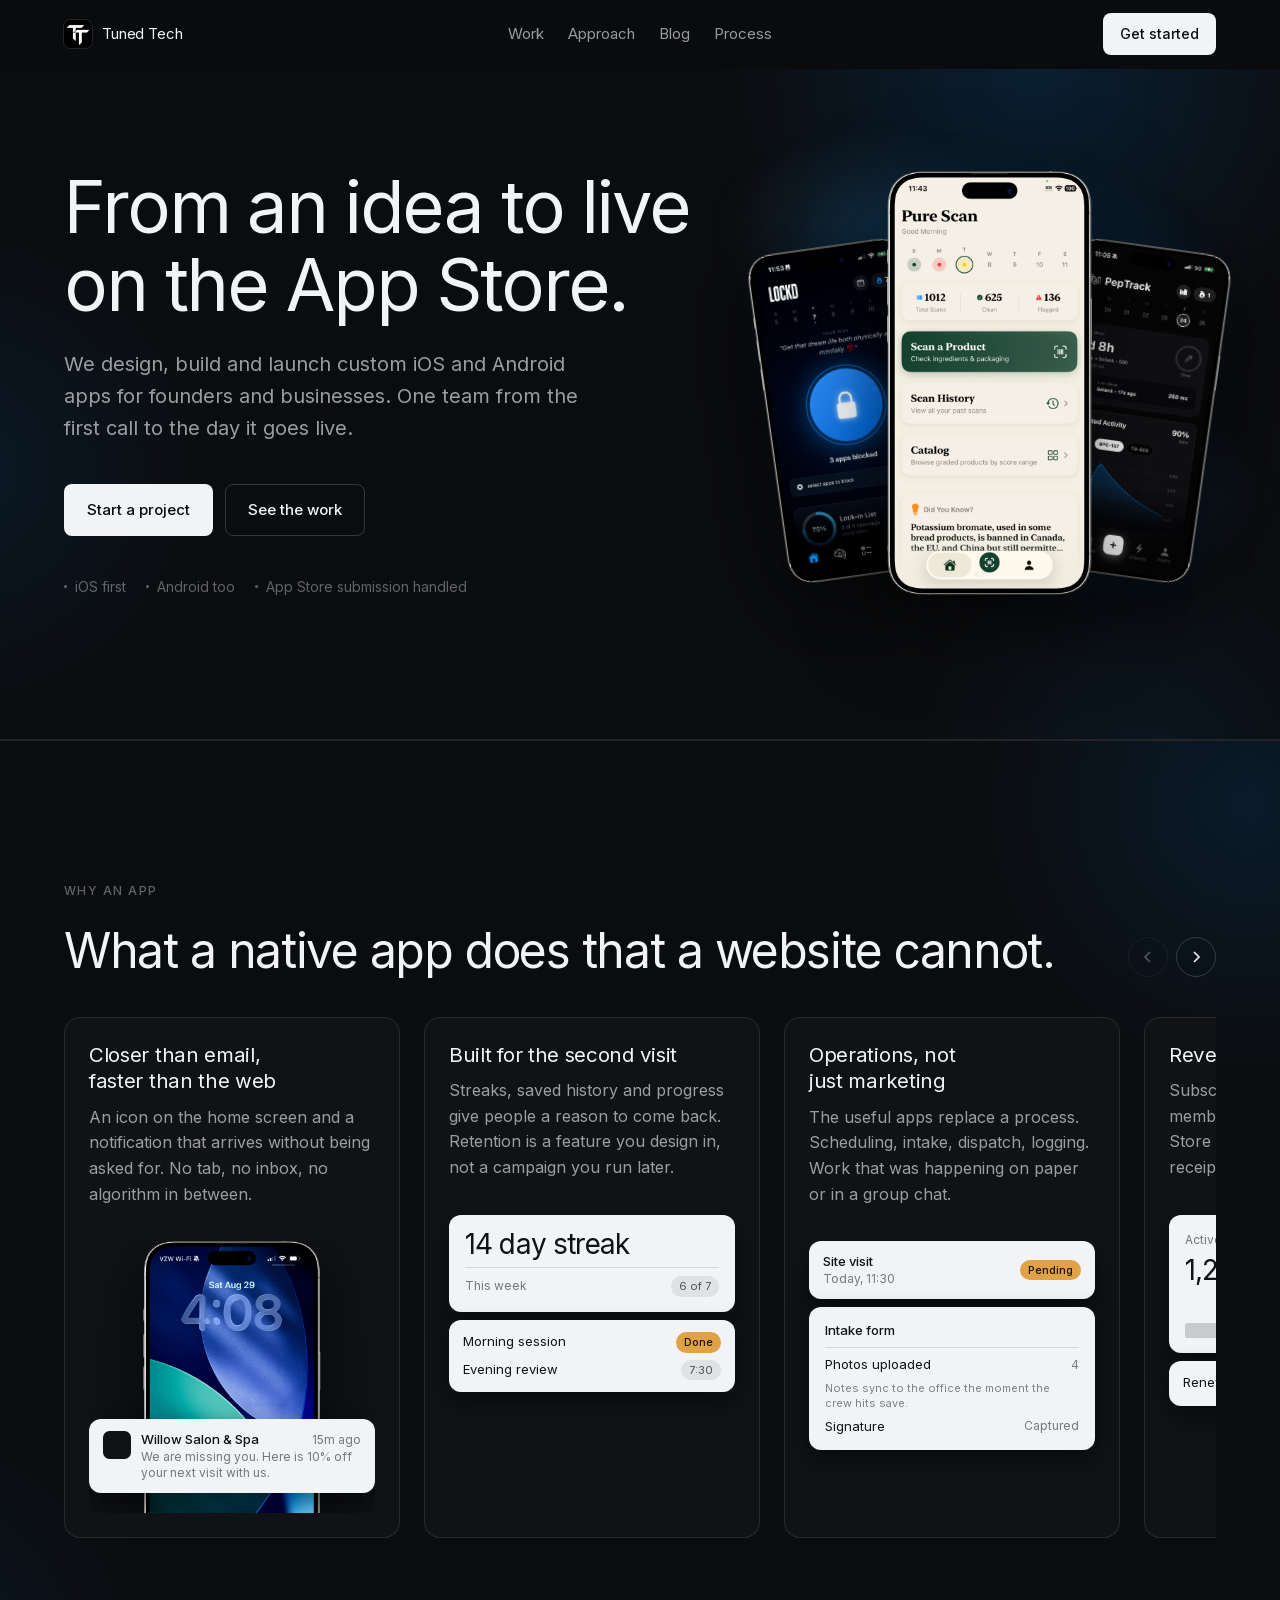
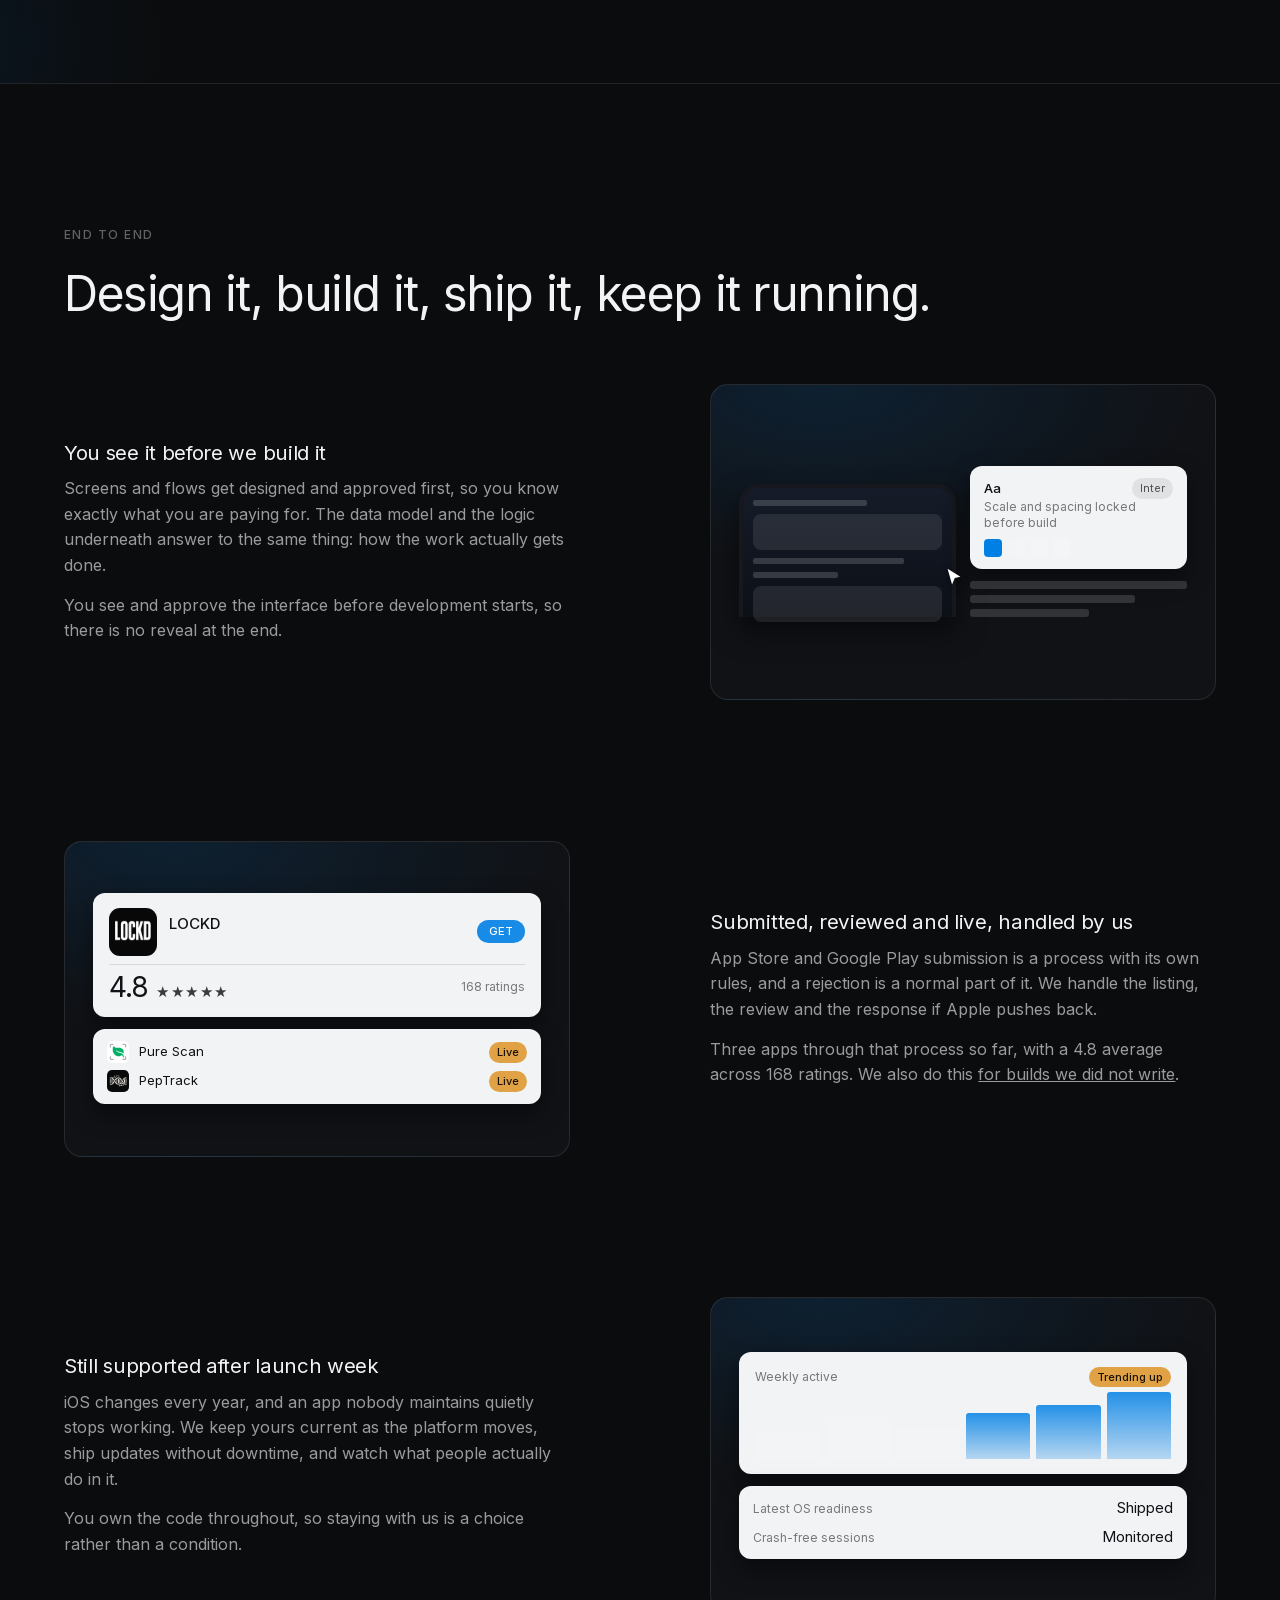
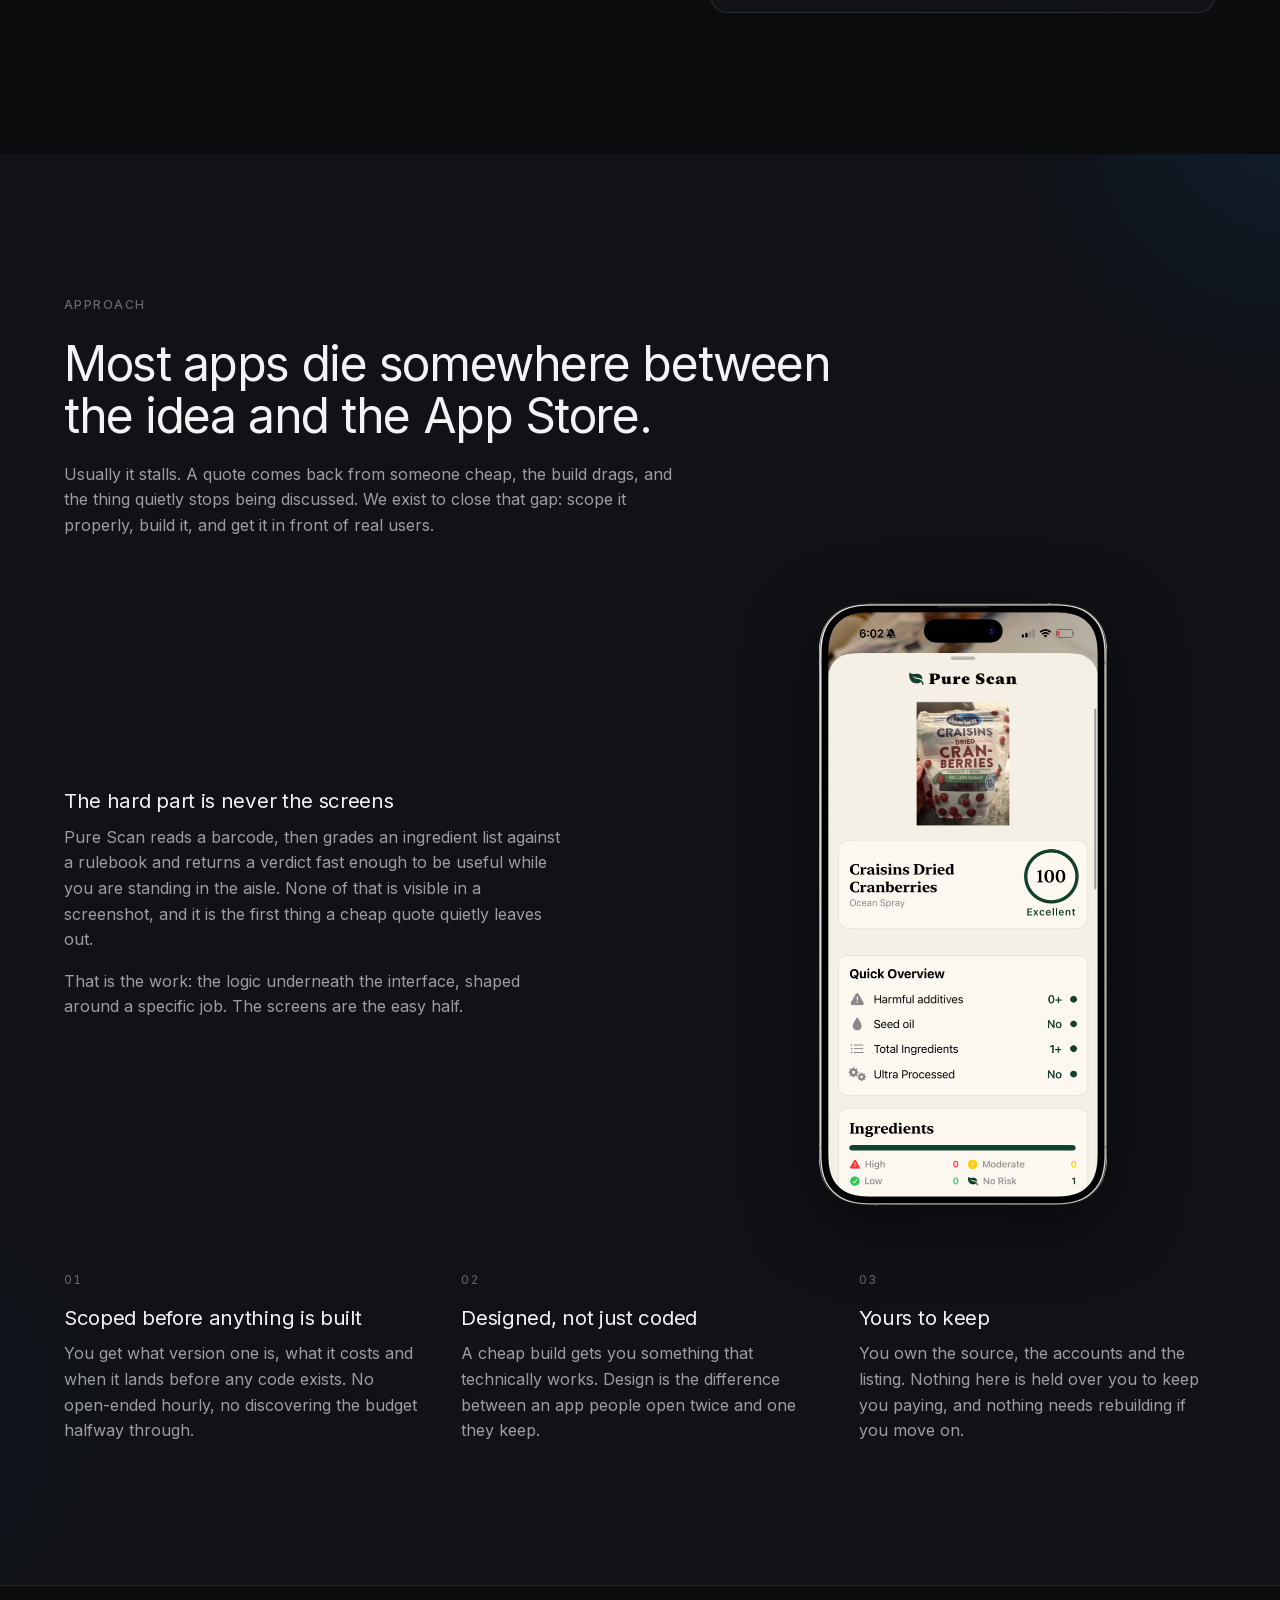
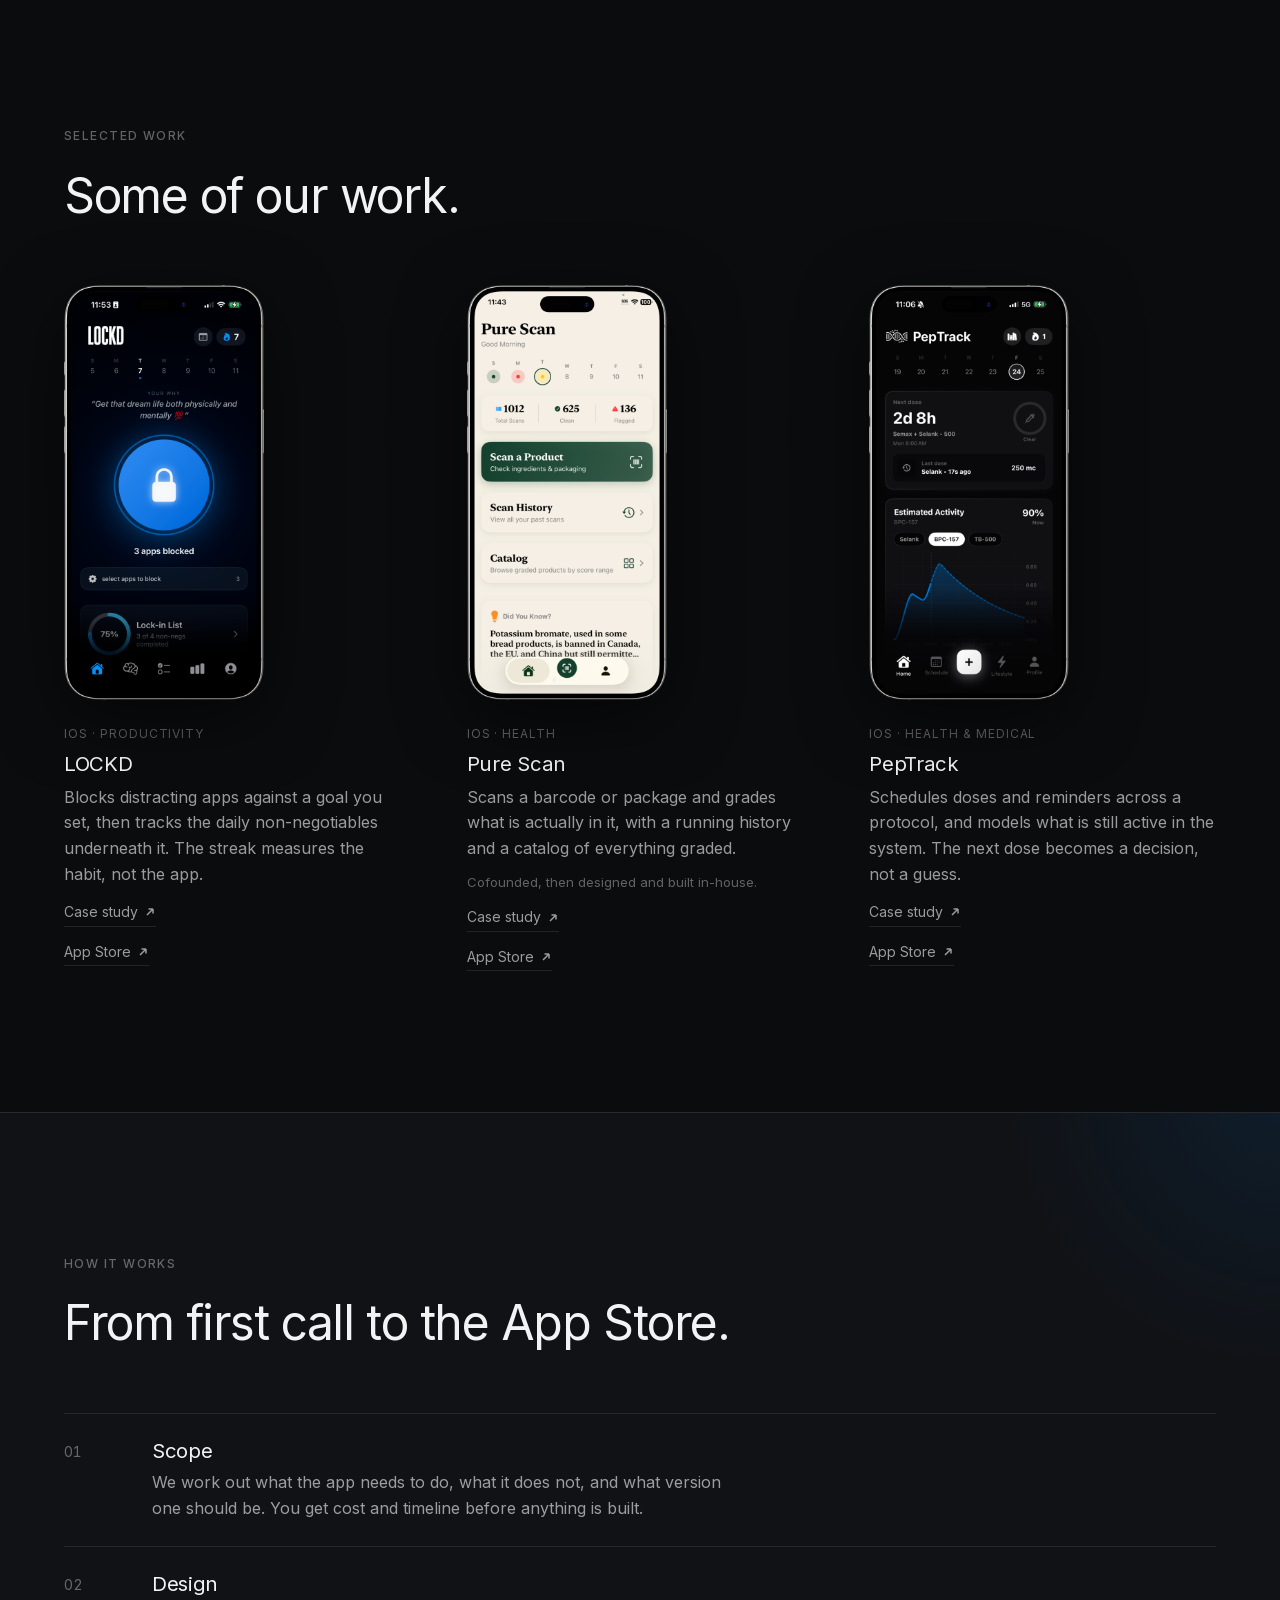
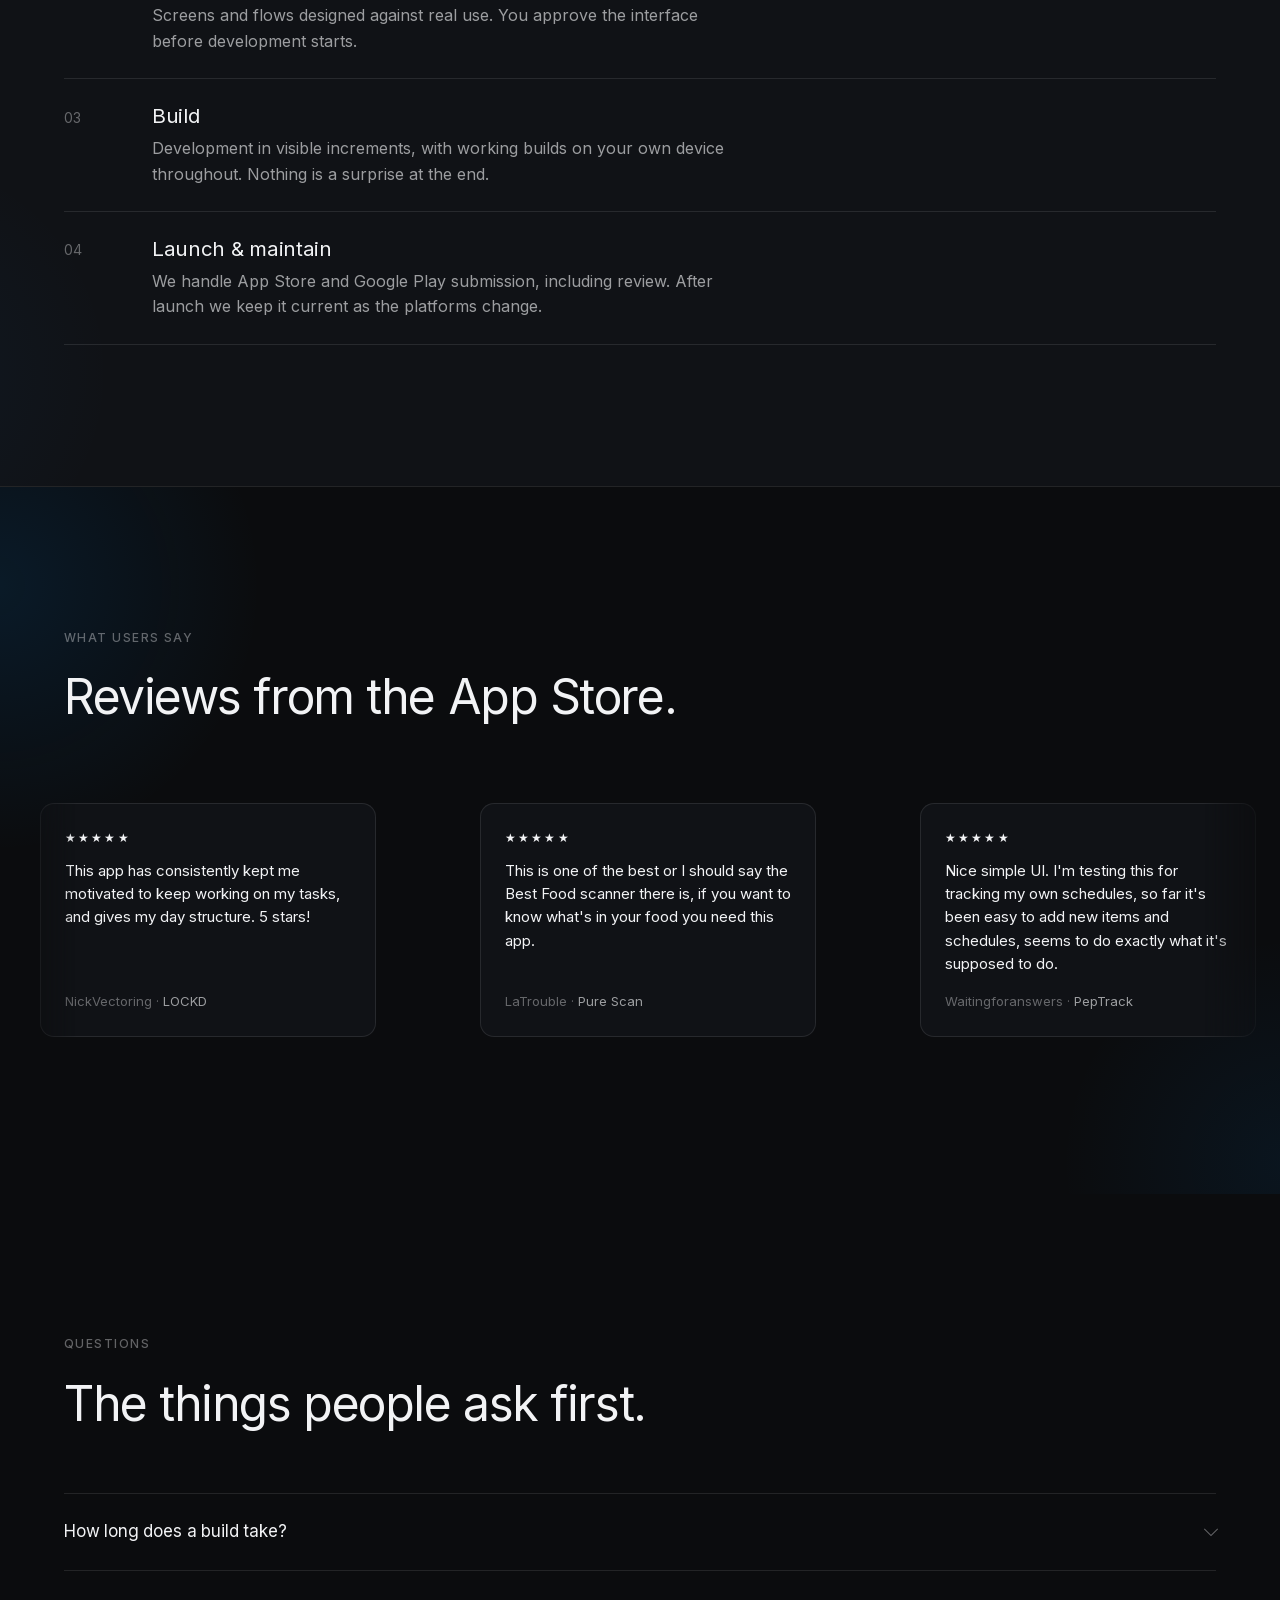
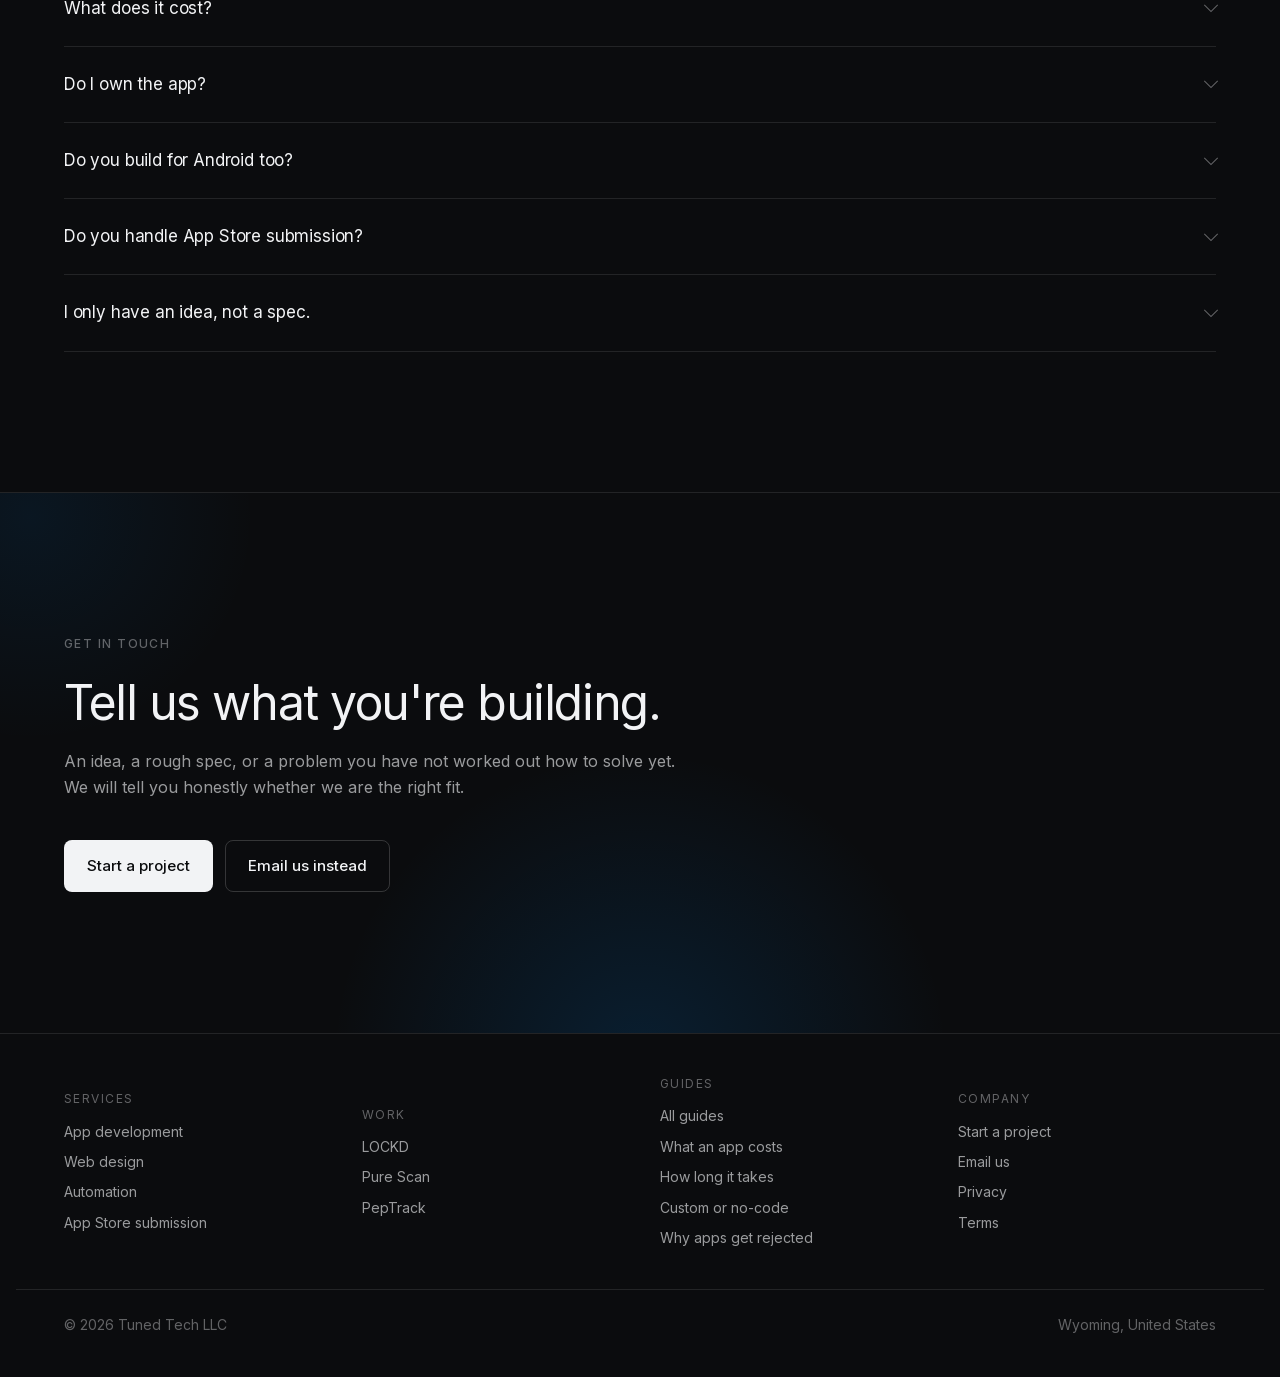
==== commit f6163e16: "Add an App Store submission service page 1,204 words at /app-store-submission/, borrowing the refere" ====
--- a/index.html
+++ b/index.html
@@ -22,7 +22,7 @@
 <meta name="twitter:card" content="summary">
 <script type="application/ld+json">{"@context":"https://schema.org","@graph":[{"@type":"Organization","@id":"https://tunedtech.co/#org","name":"Tuned Tech","legalName":"Tuned Tech LLC","url":"https://tunedtech.co/","logo":"https://tunedtech.co/assets/icon-512.png","email":"hello.tunedtech@gmail.com","description":"Tuned Tech designs, builds and launches custom iOS and Android apps.","address":{"@type":"PostalAddress","addressRegion":"WY","addressCountry":"US"},"sameAs":["https://apps.apple.com/us/developer/tuned-tech-llc/id1846190609"]},{"@type":"WebSite","@id":"https://tunedtech.co/#website","url":"https://tunedtech.co/","name":"Tuned Tech","publisher":{"@id":"https://tunedtech.co/#org"}},{"@type":"FAQPage","mainEntity":[{"@type":"Question","name":"How long does a build take?","acceptedAnswer":{"@type":"Answer","text":"It depends on scope, and we will not pretend otherwise. You get a firm timeline during scoping, before any code is written, plus working builds on your own device throughout so you can see where it stands. More on what actually sets the timeline."}},{"@type":"Question","name":"What does it cost?","acceptedAnswer":{"@type":"Answer","text":"Every project is quoted after scoping. There is no rate card, because a two-screen utility and a multi-role platform are not the same job. You get a fixed figure before work starts. Here is what moves the number."}},{"@type":"Question","name":"Do I own the app?","acceptedAnswer":{"@type":"Answer","text":"Yes. You own the source code. No platform lock-in, no monthly licence keeping your own app alive, and no rebuild required if you ever take it elsewhere."}},{"@type":"Question","name":"Do you build for Android too?","acceptedAnswer":{"@type":"Answer","text":"Yes. We lead with iOS because that is usually where the users are, and build Android alongside it when your audience calls for it."}},{"@type":"Question","name":"Do you handle App Store submission?","acceptedAnswer":{"@type":"Answer","text":"Yes, including the review process. If Apple pushes back, we handle the response rather than sending you the rejection notice. These are the rejections that actually come up."}},{"@type":"Question","name":"I only have an idea, not a spec.","acceptedAnswer":{"@type":"Answer","text":"That is what scoping is for. Bring the problem and we will work out what version one should be, and what can wait."}}]}]}</script>
 
-<link rel="stylesheet" href="/styles.css?v=b529365e">
+<link rel="stylesheet" href="/styles.css?v=470fa693">
 </head>
 <body>
 <a class="skip-link" href="#main">Skip to content</a>
@@ -269,7 +269,7 @@
             response if Apple pushes back.
           </p>
           <p>
-            Three apps through that process so far, with a 4.8 average across 168 ratings.
+            Three apps through that process so far, with a 4.8 average across 168 ratings. We also do this <a href="/app-store-submission/">for builds we did not write</a>.
           </p>
         </div>
         <div class="row-media">
@@ -690,6 +690,7 @@
       <a href="/">App development</a>
       <a href="/web-design/">Web design</a>
       <a href="/automation/">Automation</a>
+      <a href="/app-store-submission/">App Store submission</a>
     </div>
     <div class="footer-col">
       <span class="footer-h">Work</span>
--- a/styles.css
+++ b/styles.css
@@ -1438,3 +1438,28 @@
   color: var(--faint);
 }
 .consent-note a { color: var(--muted); }
+
+/* ---------- Two-column comparison ---------- */
+
+.versus { display: grid; gap: var(--s-3); margin-top: var(--s-5); }
+@media (min-width: 52rem) { .versus { grid-template-columns: 1fr 1fr; gap: var(--s-4); } }
+.versus-col {
+  border: 1px solid var(--rule);
+  border-radius: 1.125rem;
+  padding: var(--s-4);
+  background: var(--bg-raised);
+}
+.versus-col.is-ours { border-color: var(--rule-firm); }
+.versus-col h3 { margin-bottom: var(--s-3); }
+.versus-list { list-style: none; margin: 0; padding: 0; display: grid; gap: 0.875rem; }
+.versus-list li {
+  display: grid;
+  grid-template-columns: 1.125rem 1fr;
+  gap: 0.75rem;
+  align-items: start;
+  font-size: 0.9375rem;
+  color: var(--muted);
+  line-height: 1.5;
+}
+.versus-list .mark { color: var(--faint); font-size: 0.875rem; line-height: 1.6; }
+.is-ours .versus-list .mark { color: var(--accent); }
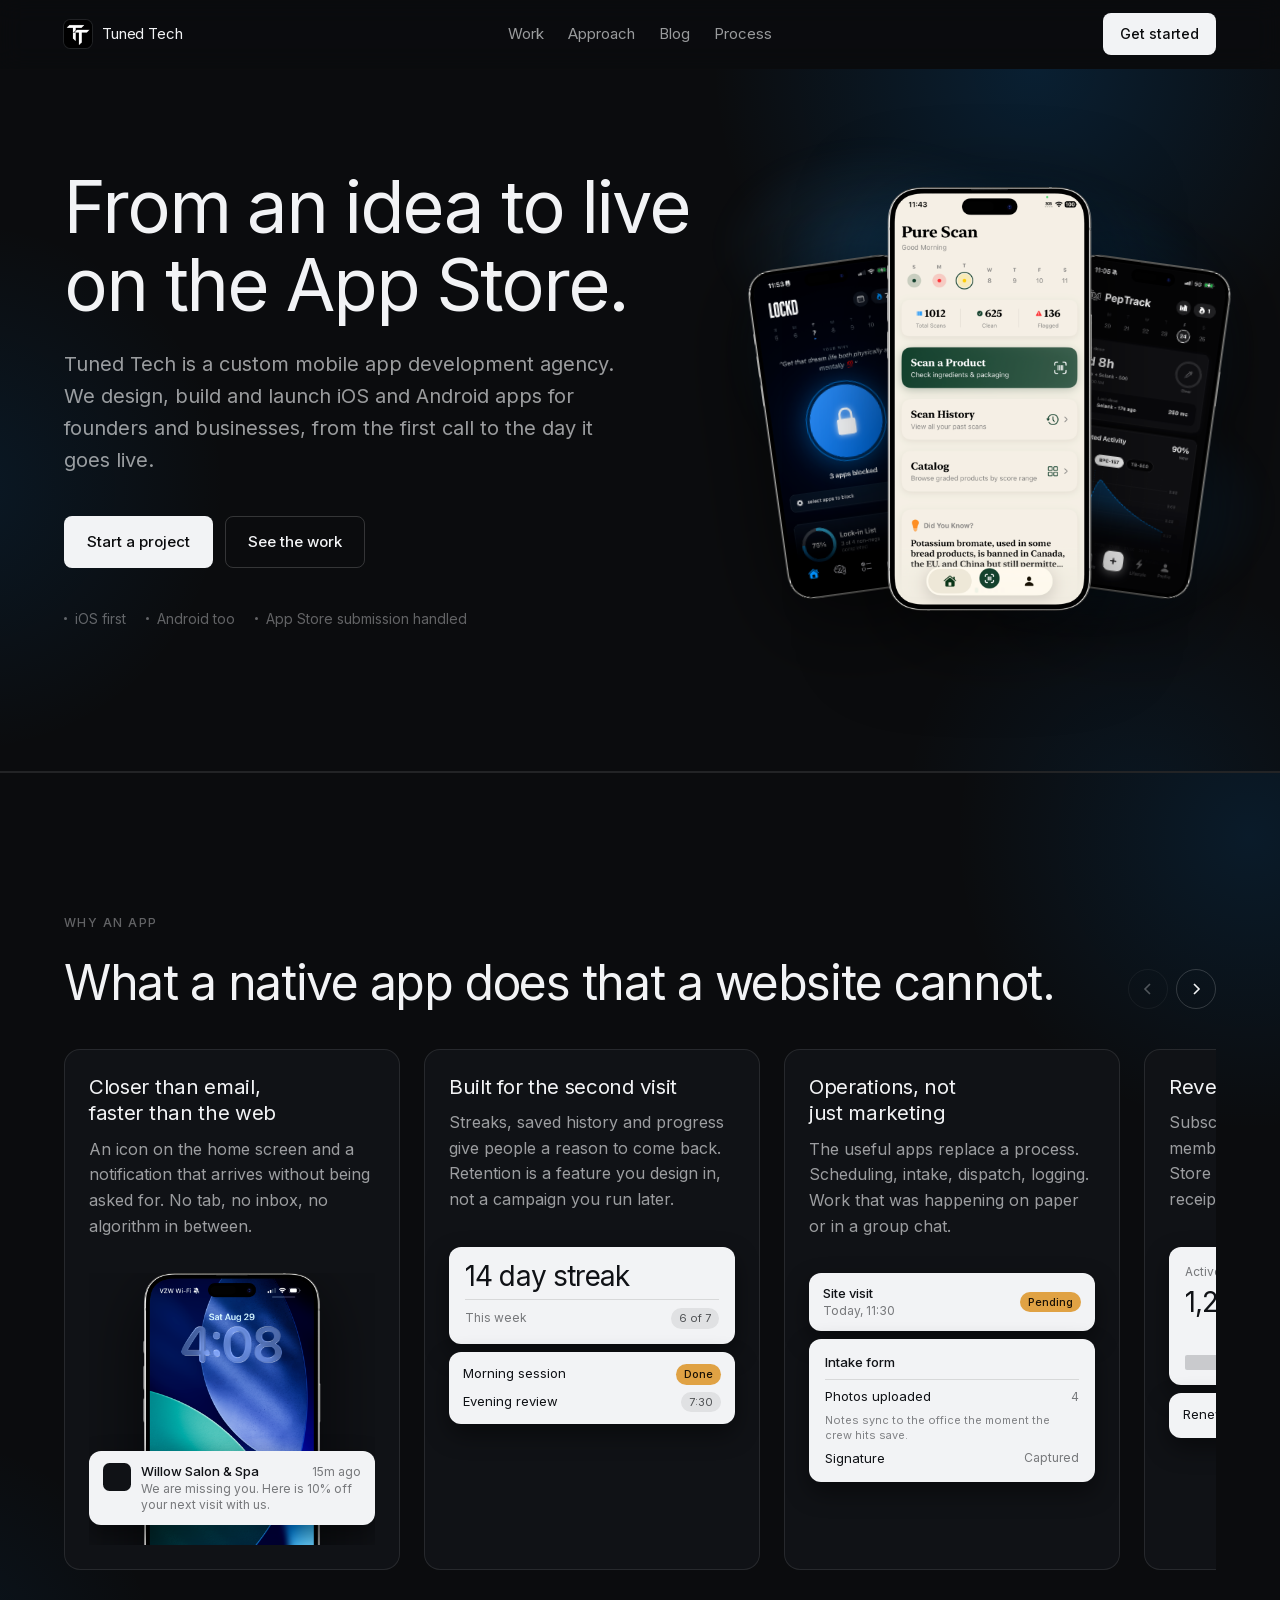
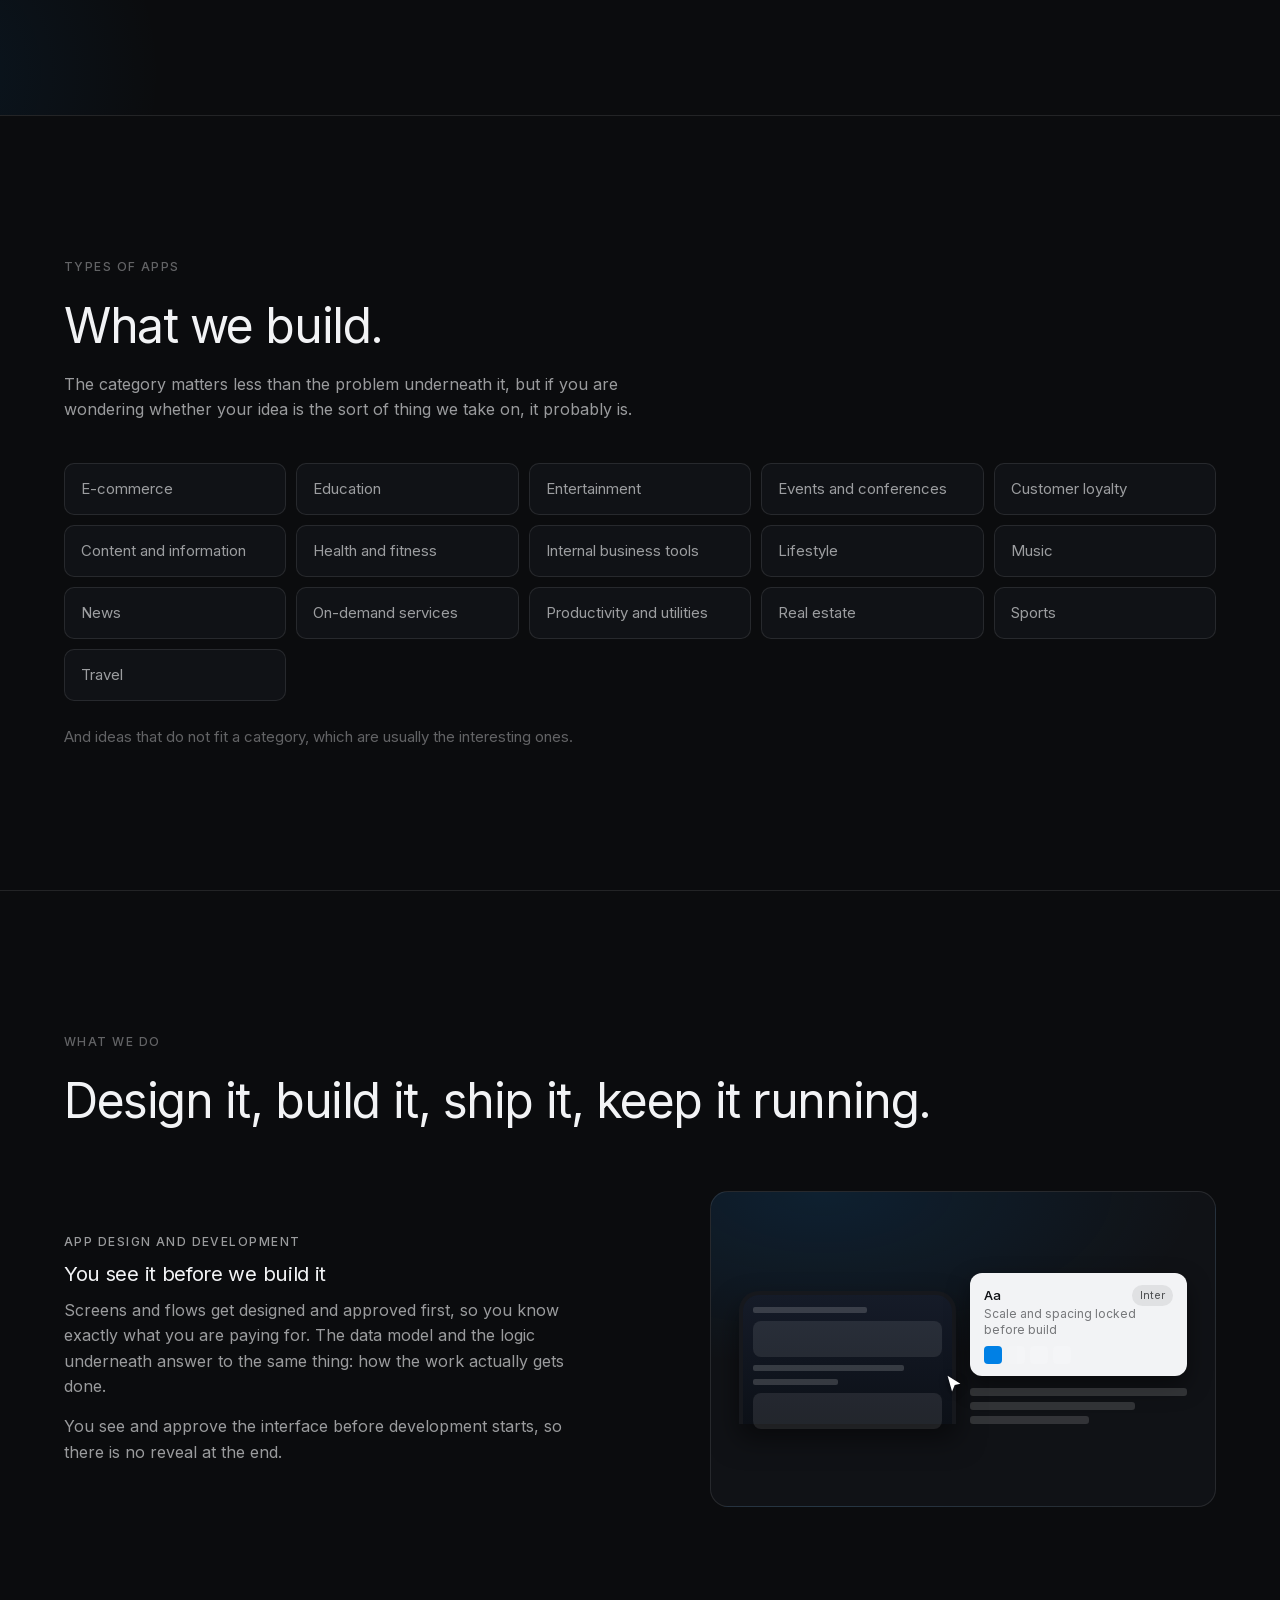
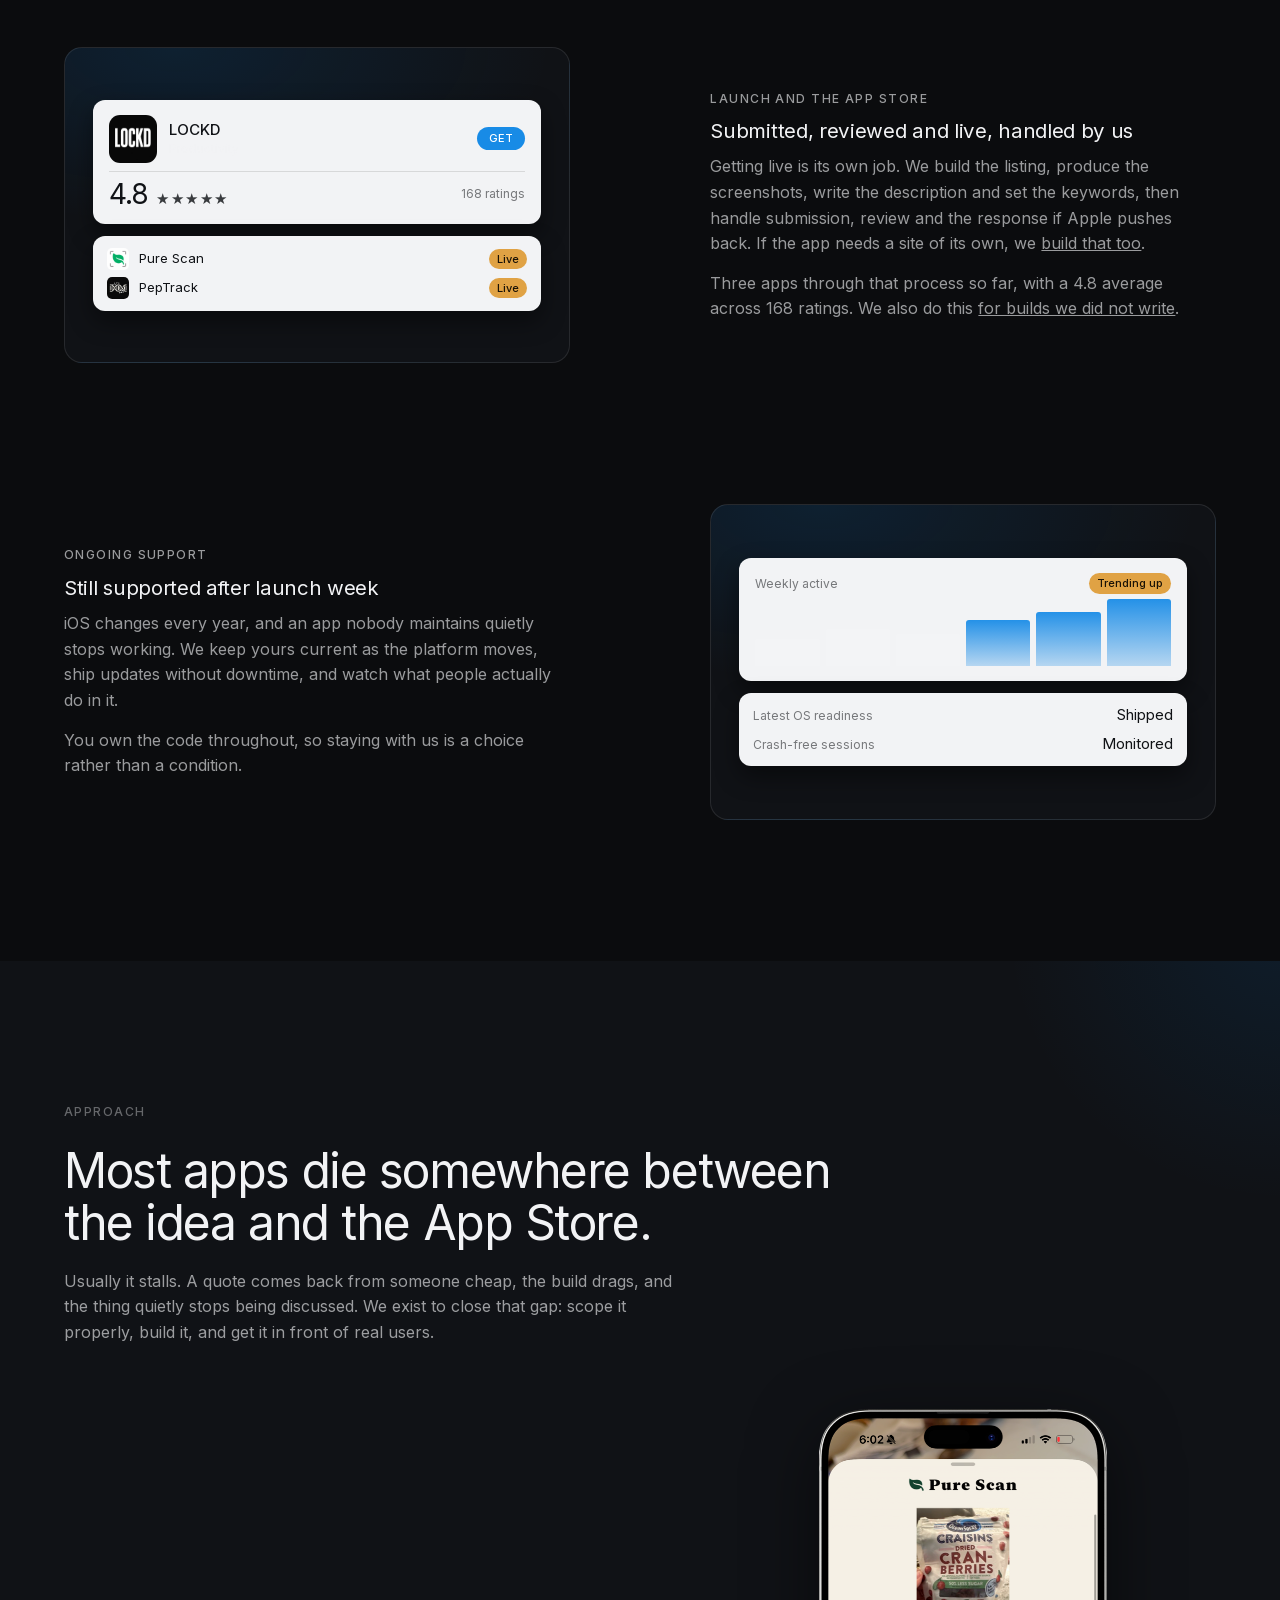
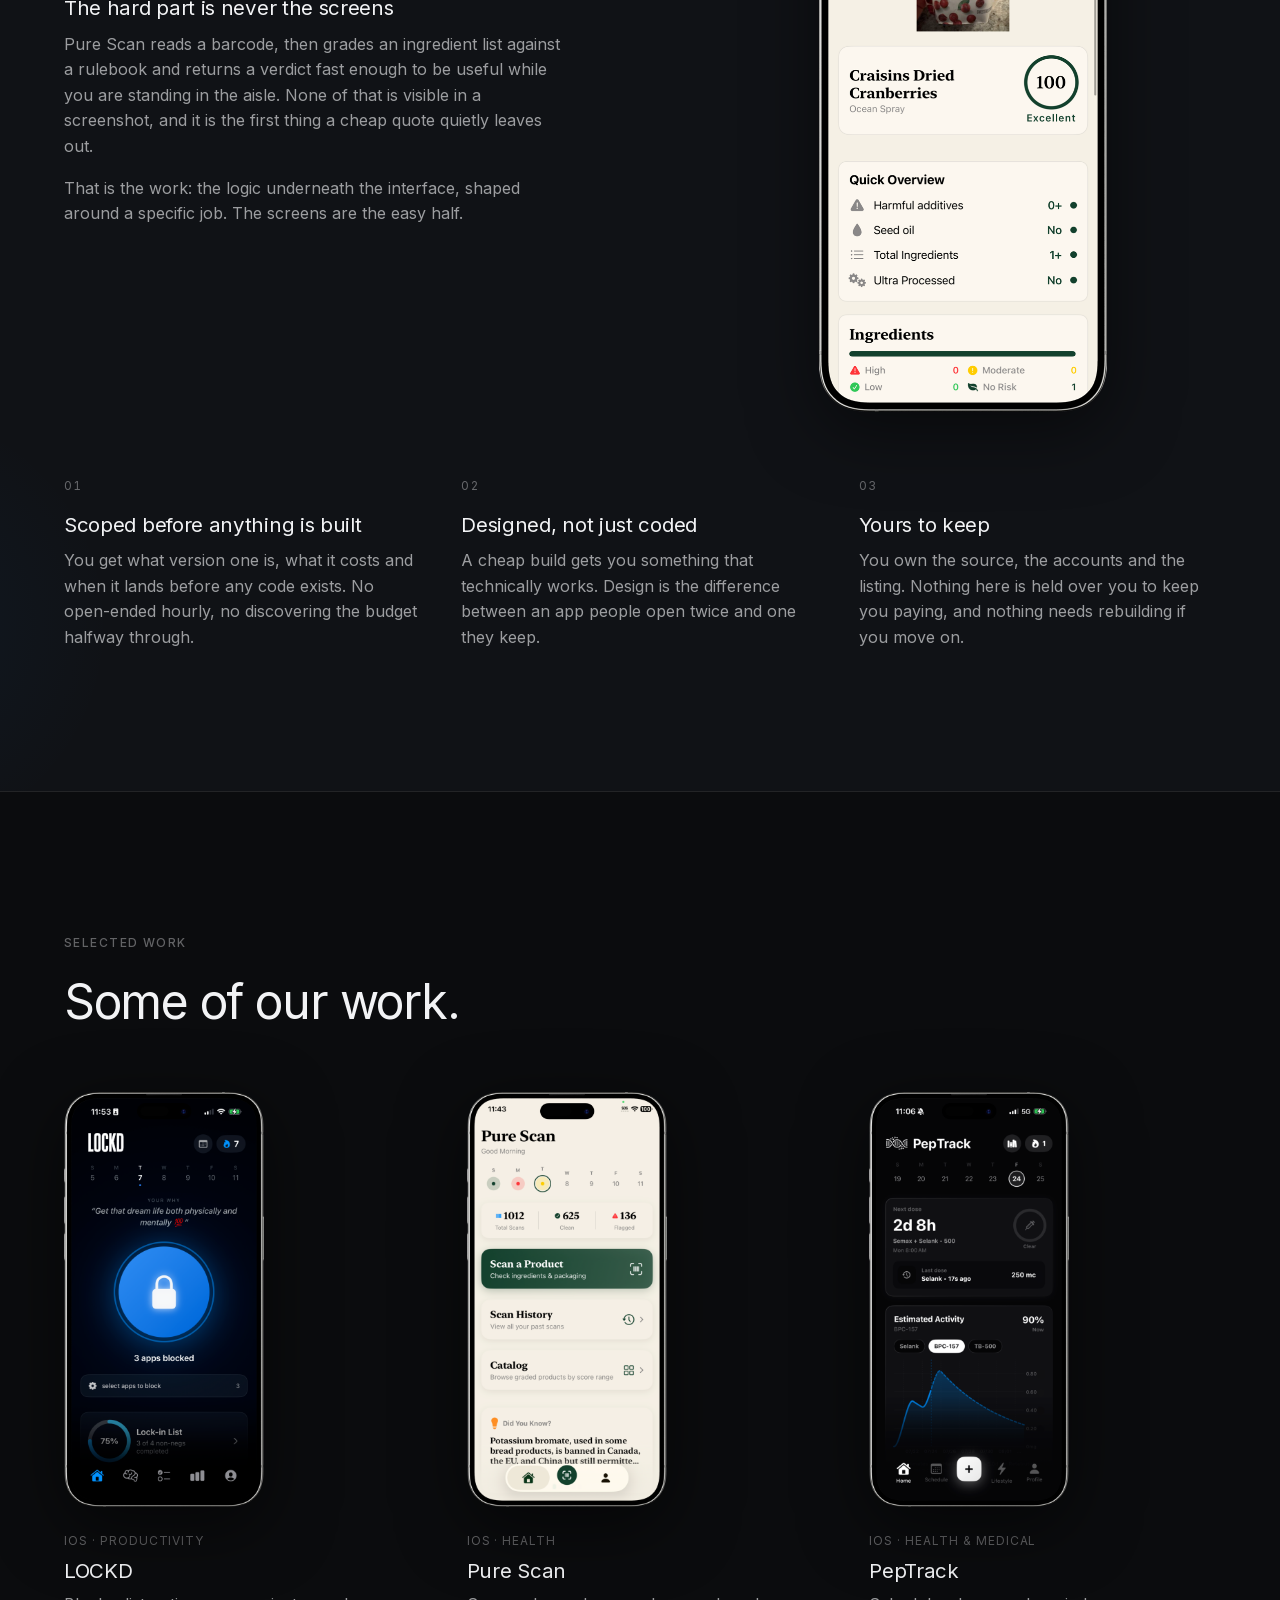
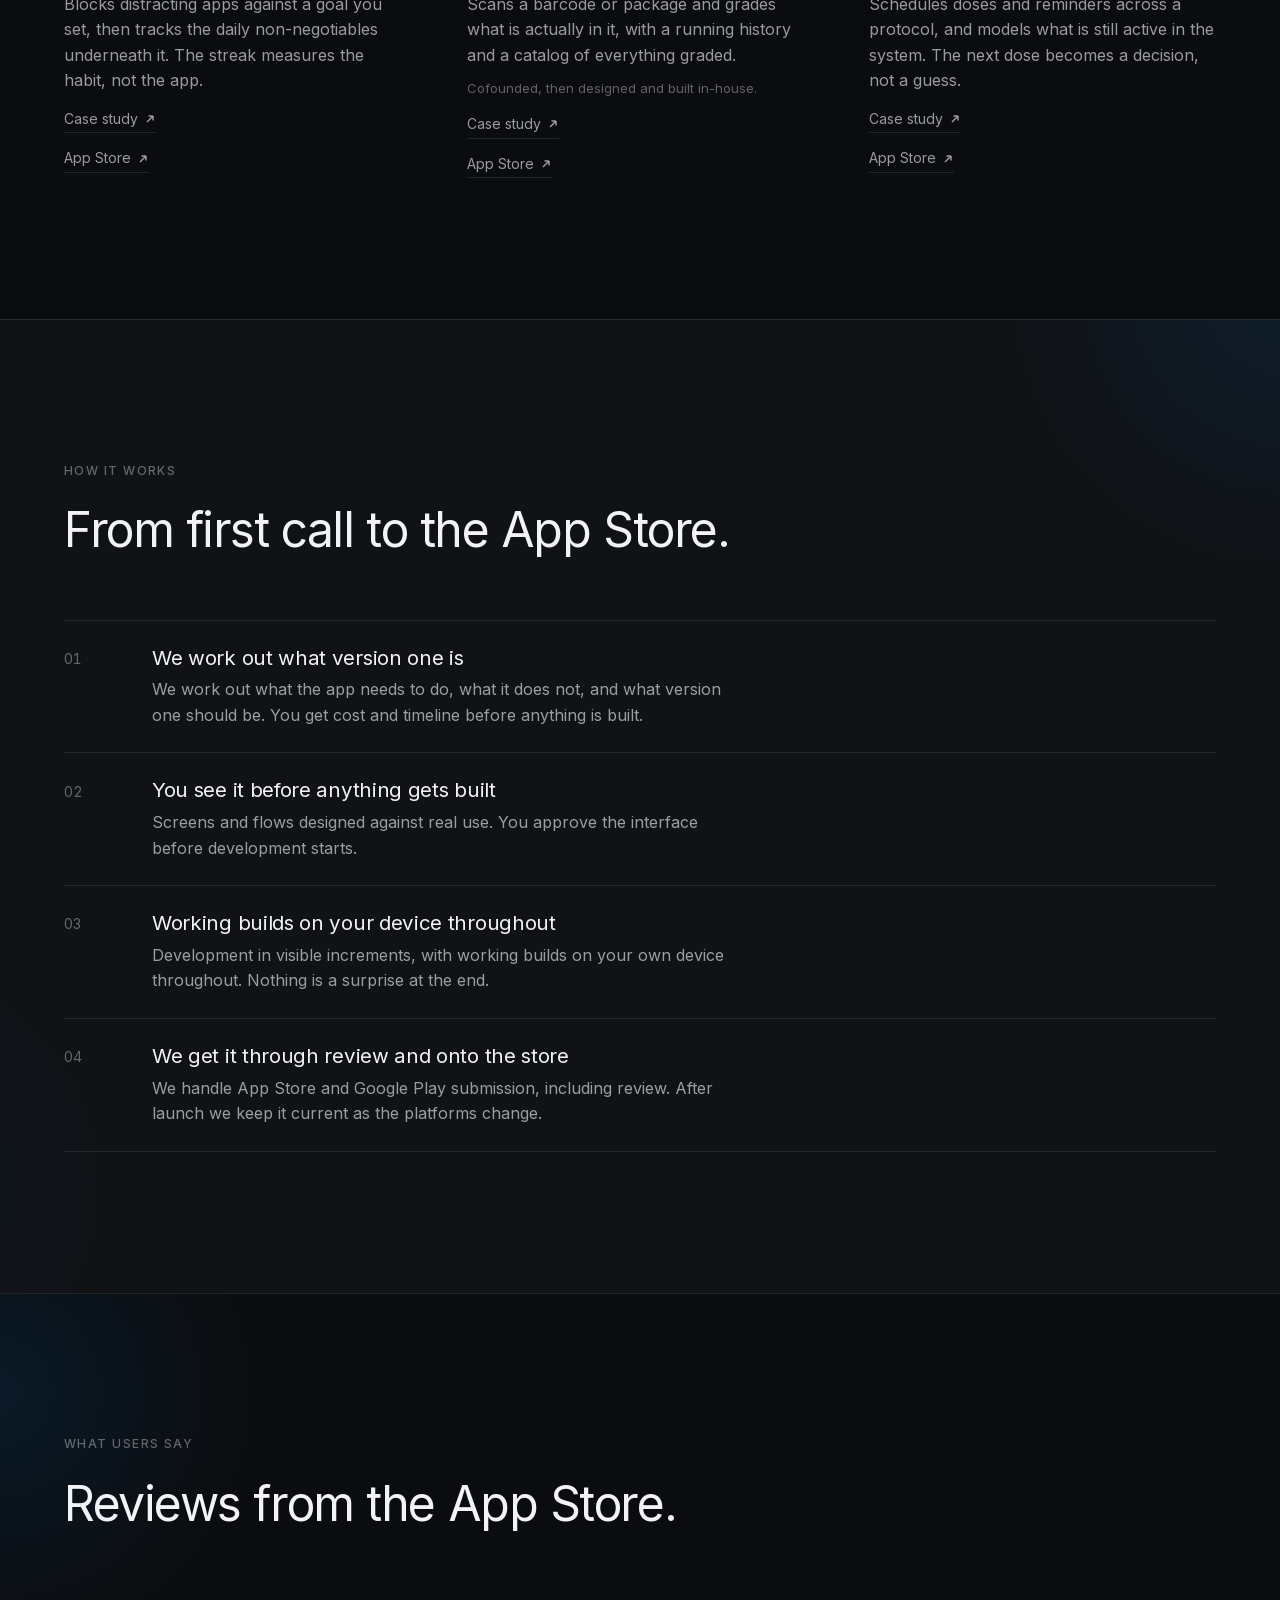
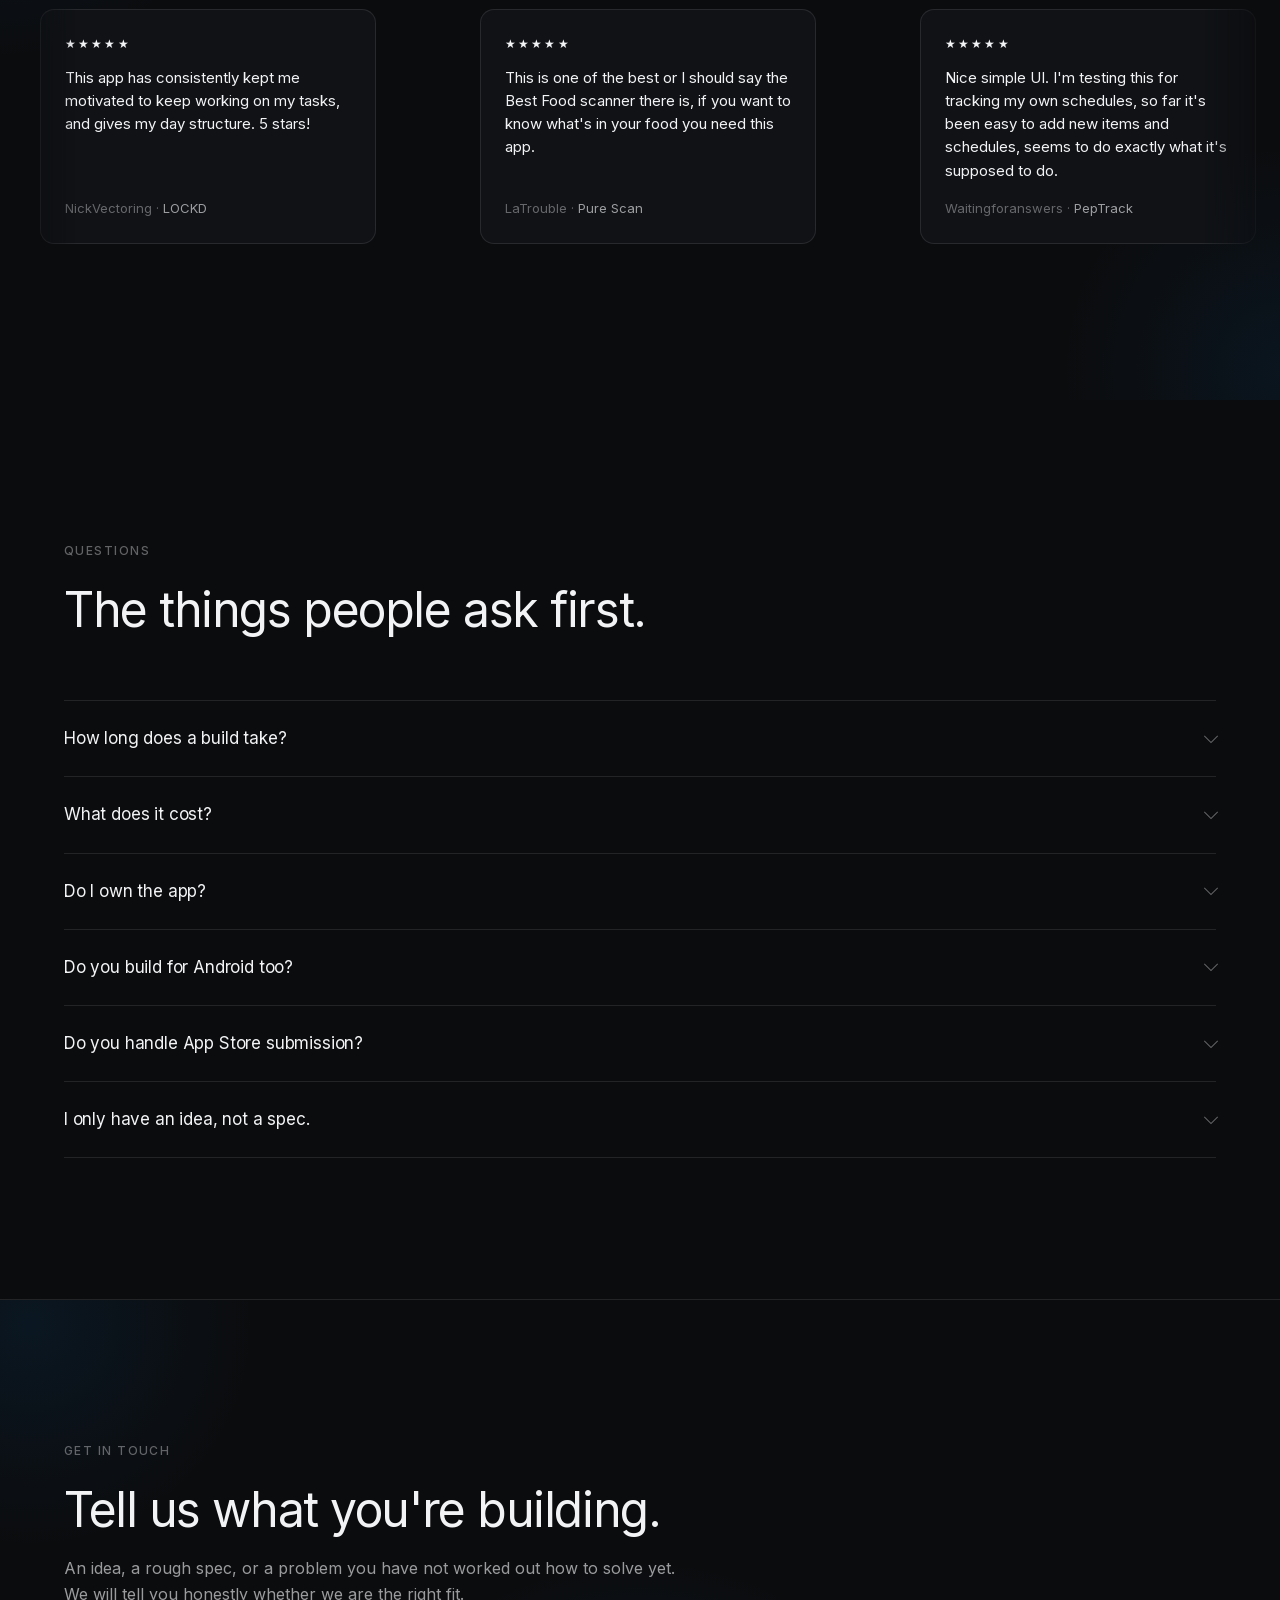
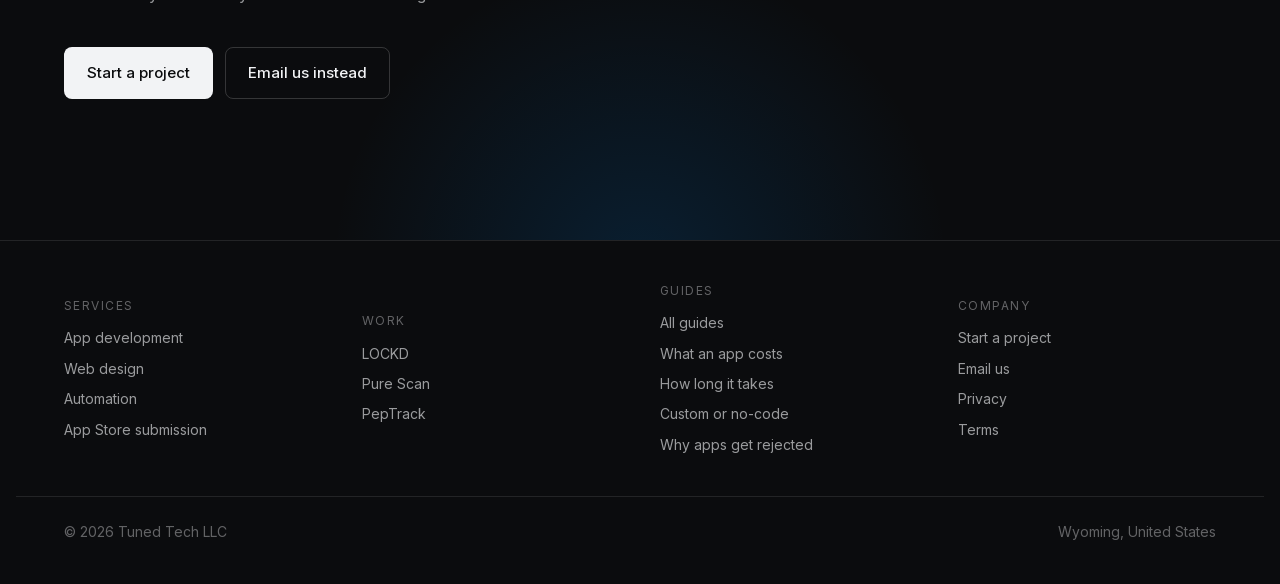
==== commit cef474f2: "Reposition the home page toward the agency framing Four changes borrowed from the reference's agency" ====
--- a/index.html
+++ b/index.html
@@ -22,7 +22,7 @@
 <meta name="twitter:card" content="summary">
 <script type="application/ld+json">{"@context":"https://schema.org","@graph":[{"@type":"Organization","@id":"https://tunedtech.co/#org","name":"Tuned Tech","legalName":"Tuned Tech LLC","url":"https://tunedtech.co/","logo":"https://tunedtech.co/assets/icon-512.png","email":"hello.tunedtech@gmail.com","description":"Tuned Tech designs, builds and launches custom iOS and Android apps.","address":{"@type":"PostalAddress","addressRegion":"WY","addressCountry":"US"},"sameAs":["https://apps.apple.com/us/developer/tuned-tech-llc/id1846190609"]},{"@type":"WebSite","@id":"https://tunedtech.co/#website","url":"https://tunedtech.co/","name":"Tuned Tech","publisher":{"@id":"https://tunedtech.co/#org"}},{"@type":"FAQPage","mainEntity":[{"@type":"Question","name":"How long does a build take?","acceptedAnswer":{"@type":"Answer","text":"It depends on scope, and we will not pretend otherwise. You get a firm timeline during scoping, before any code is written, plus working builds on your own device throughout so you can see where it stands. More on what actually sets the timeline."}},{"@type":"Question","name":"What does it cost?","acceptedAnswer":{"@type":"Answer","text":"Every project is quoted after scoping. There is no rate card, because a two-screen utility and a multi-role platform are not the same job. You get a fixed figure before work starts. Here is what moves the number."}},{"@type":"Question","name":"Do I own the app?","acceptedAnswer":{"@type":"Answer","text":"Yes. You own the source code. No platform lock-in, no monthly licence keeping your own app alive, and no rebuild required if you ever take it elsewhere."}},{"@type":"Question","name":"Do you build for Android too?","acceptedAnswer":{"@type":"Answer","text":"Yes. We lead with iOS because that is usually where the users are, and build Android alongside it when your audience calls for it."}},{"@type":"Question","name":"Do you handle App Store submission?","acceptedAnswer":{"@type":"Answer","text":"Yes, including the review process. If Apple pushes back, we handle the response rather than sending you the rejection notice. These are the rejections that actually come up."}},{"@type":"Question","name":"I only have an idea, not a spec.","acceptedAnswer":{"@type":"Answer","text":"That is what scoping is for. Bring the problem and we will work out what version one should be, and what can wait."}}]}]}</script>
 
-<link rel="stylesheet" href="/styles.css?v=470fa693">
+<link rel="stylesheet" href="/styles.css?v=42036854">
 </head>
 <body>
 <a class="skip-link" href="#main">Skip to content</a>
@@ -51,8 +51,9 @@
       <div class="hero-copy">
         <h1>From an idea to live on the App Store.</h1>
         <p class="lede">
-          We design, build and launch custom iOS and Android apps for founders and
-          businesses. One team from the first call to the day it goes live.
+          Tuned Tech is a custom mobile app development agency. We design, build and launch
+          iOS and Android apps for founders and businesses, from the first call to the day it
+          goes live.
         </p>
         <div class="hero-actions">
           <a class="btn btn-primary" href="/start/">Start a project</a>
@@ -211,14 +212,48 @@
     </div>
   </section>
 
+  <!-- ================= TYPES OF APPS ================= -->
+  <section class="types" id="types">
+    <div class="wrap reveal">
+      <p class="section-label">Types of apps</p>
+      <h2 class="measure">What we build.</h2>
+      <p class="body" style="margin-top: 1.25rem;">
+        The category matters less than the problem underneath it, but if you are wondering
+        whether your idea is the sort of thing we take on, it probably is.
+      </p>
+      <ul class="type-grid">
+        <li>E-commerce</li>
+        <li>Education</li>
+        <li>Entertainment</li>
+        <li>Events and conferences</li>
+        <li>Customer loyalty</li>
+        <li>Content and information</li>
+        <li>Health and fitness</li>
+        <li>Internal business tools</li>
+        <li>Lifestyle</li>
+        <li>Music</li>
+        <li>News</li>
+        <li>On-demand services</li>
+        <li>Productivity and utilities</li>
+        <li>Real estate</li>
+        <li>Sports</li>
+        <li>Travel</li>
+      </ul>
+      <p class="type-note">
+        And ideas that do not fit a category, which are usually the interesting ones.
+      </p>
+    </div>
+  </section>
+
   <!-- ================= FEATURE ROWS ================= -->
   <section class="rows" id="build">
     <div class="wrap reveal">
-      <p class="section-label">End to end</p>
+      <p class="section-label">What we do</p>
       <h2 class="measure">Design it, build it, ship it, keep it running.</h2>
 
       <div class="row-item">
         <div class="row-copy">
+          <p class="row-service">App design and development</p>
           <h3>You see it before we build it</h3>
           <p>
             Screens and flows get designed and approved first, so you know exactly what you
@@ -262,12 +297,14 @@
 
       <div class="row-item">
         <div class="row-copy">
+          <p class="row-service">Launch and the App Store</p>
           <h3>Submitted, reviewed and live, handled by us</h3>
           <p>
-            App Store and Google Play submission is a process with its own rules, and a
-            rejection is a normal part of it. We handle the listing, the review and the
-            response if Apple pushes back.
-          </p>
+              Getting live is its own job. We build the listing, produce the screenshots,
+              write the description and set the keywords, then handle submission, review and
+              the response if Apple pushes back. If the app needs a site of its own, we
+              <a href="/web-design/">build that too</a>.
+            </p>
           <p>
             Three apps through that process so far, with a 4.8 average across 168 ratings. We also do this <a href="/app-store-submission/">for builds we did not write</a>.
           </p>
@@ -310,6 +347,7 @@
 
       <div class="row-item">
         <div class="row-copy">
+          <p class="row-service">Ongoing support</p>
           <h3>Still supported after launch week</h3>
           <p>
             iOS changes every year, and an app nobody maintains quietly stops working. We keep
@@ -492,7 +530,7 @@
         <div class="step">
           <span class="num">01</span>
           <div>
-            <h3>Scope</h3>
+            <h3>We work out what version one is</h3>
             <p>
               We work out what the app needs to do, what it does not, and what version one
               should be. You get cost and timeline before anything is built.
@@ -502,7 +540,7 @@
         <div class="step">
           <span class="num">02</span>
           <div>
-            <h3>Design</h3>
+            <h3>You see it before anything gets built</h3>
             <p>
               Screens and flows designed against real use. You approve the interface before
               development starts.
@@ -512,7 +550,7 @@
         <div class="step">
           <span class="num">03</span>
           <div>
-            <h3>Build</h3>
+            <h3>Working builds on your device throughout</h3>
             <p>
               Development in visible increments, with working builds on your own device
               throughout. Nothing is a surprise at the end.
@@ -522,7 +560,7 @@
         <div class="step">
           <span class="num">04</span>
           <div>
-            <h3>Launch &amp; maintain</h3>
+            <h3>We get it through review and onto the store</h3>
             <p>
               We handle App Store and Google Play submission, including review. After launch
               we keep it current as the platforms change.
--- a/styles.css
+++ b/styles.css
@@ -1463,3 +1463,36 @@
 }
 .versus-list .mark { color: var(--faint); font-size: 0.875rem; line-height: 1.6; }
 .is-ours .versus-list .mark { color: var(--accent); }
+
+/* ---------- Types of apps ---------- */
+
+.types { border-top: 1px solid var(--rule); }
+.type-grid {
+  list-style: none;
+  margin: var(--s-4) 0 0;
+  padding: 0;
+  display: grid;
+  grid-template-columns: repeat(auto-fill, minmax(12rem, 1fr));
+  gap: 0.625rem;
+}
+.type-grid li {
+  border: 1px solid var(--rule);
+  border-radius: 0.625rem;
+  padding: 0.8125rem 1rem;
+  font-size: 0.9375rem;
+  color: var(--muted);
+  background: var(--bg-raised);
+  transition: border-color 0.2s var(--ease), color 0.2s var(--ease);
+}
+.type-grid li:hover { border-color: var(--rule-firm); color: var(--fg); }
+.type-note { margin-top: var(--s-3); color: var(--faint); font-size: 0.9375rem; }
+
+/* Small service label above each end-to-end row heading. */
+.row-service {
+  font-size: 0.75rem;
+  letter-spacing: 0.12em;
+  text-transform: uppercase;
+  color: var(--faint);
+  margin-bottom: 0.625rem;
+  font-weight: 500;
+}
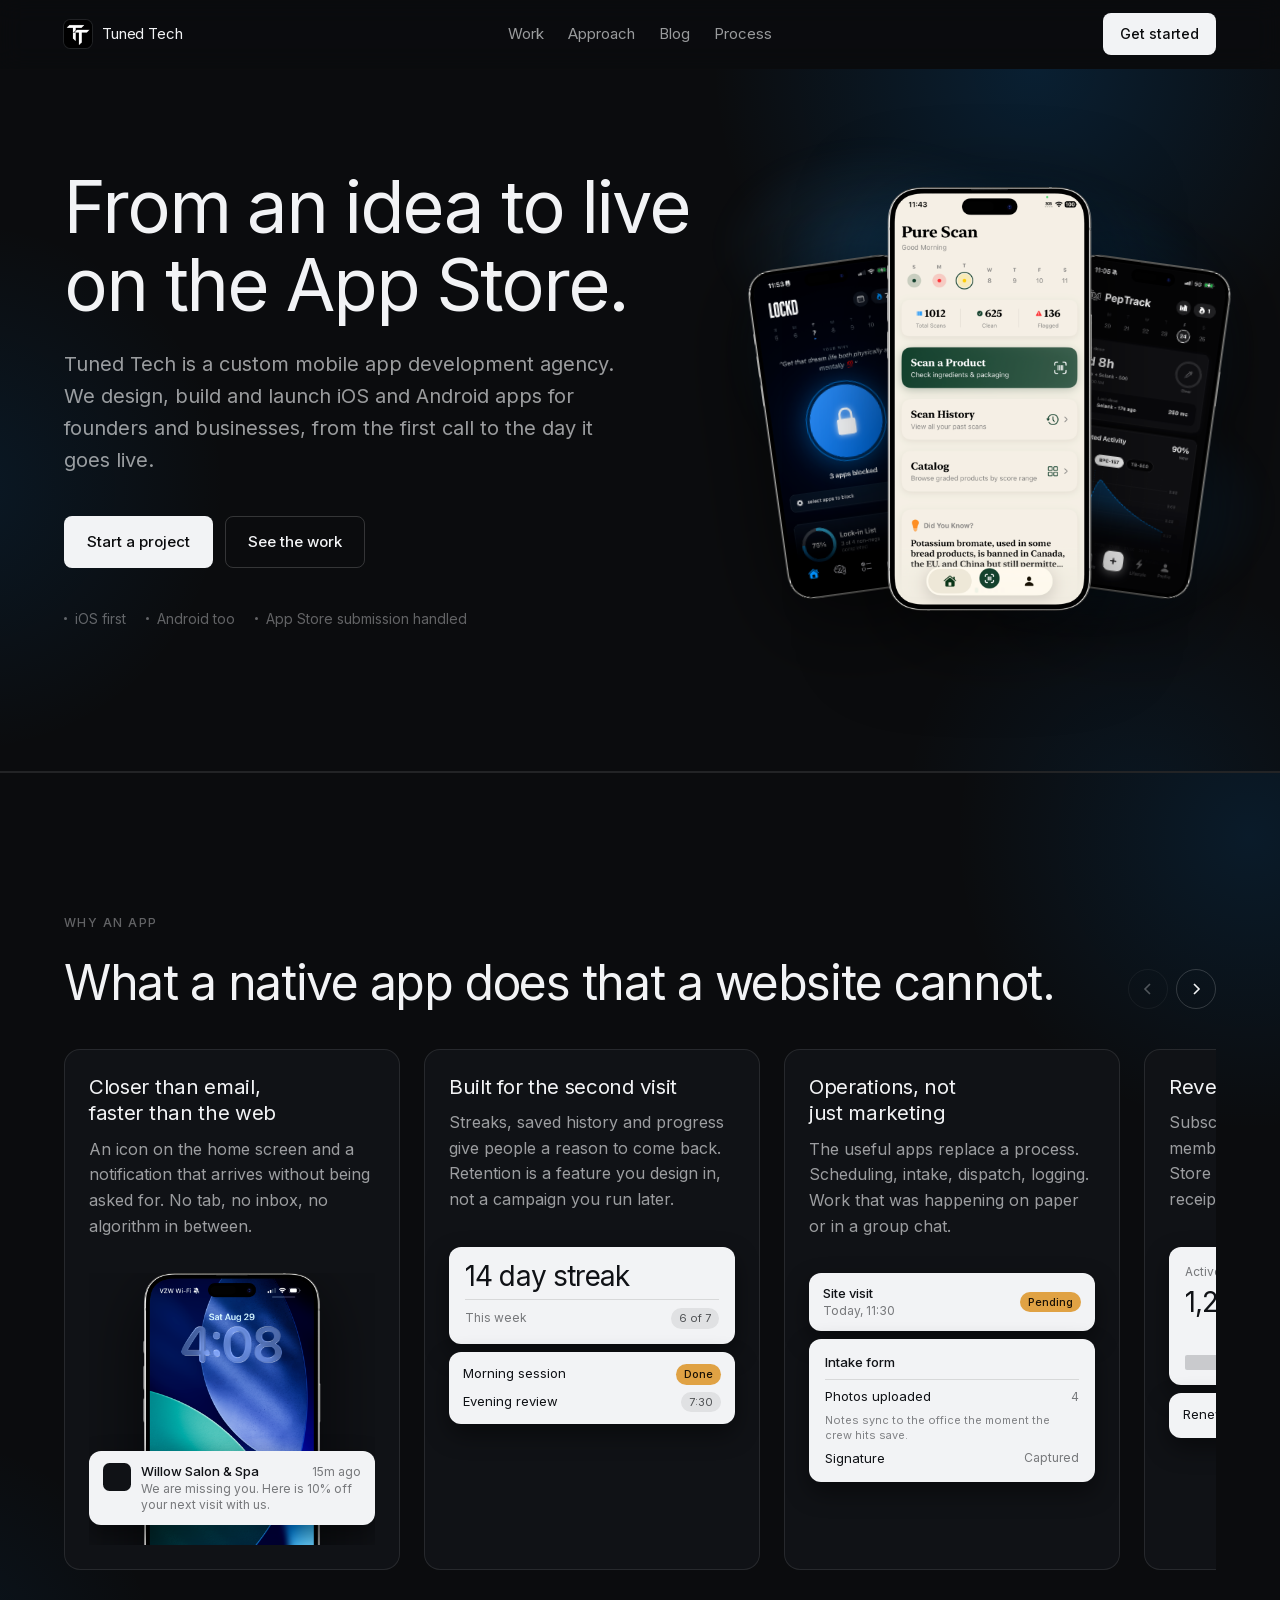
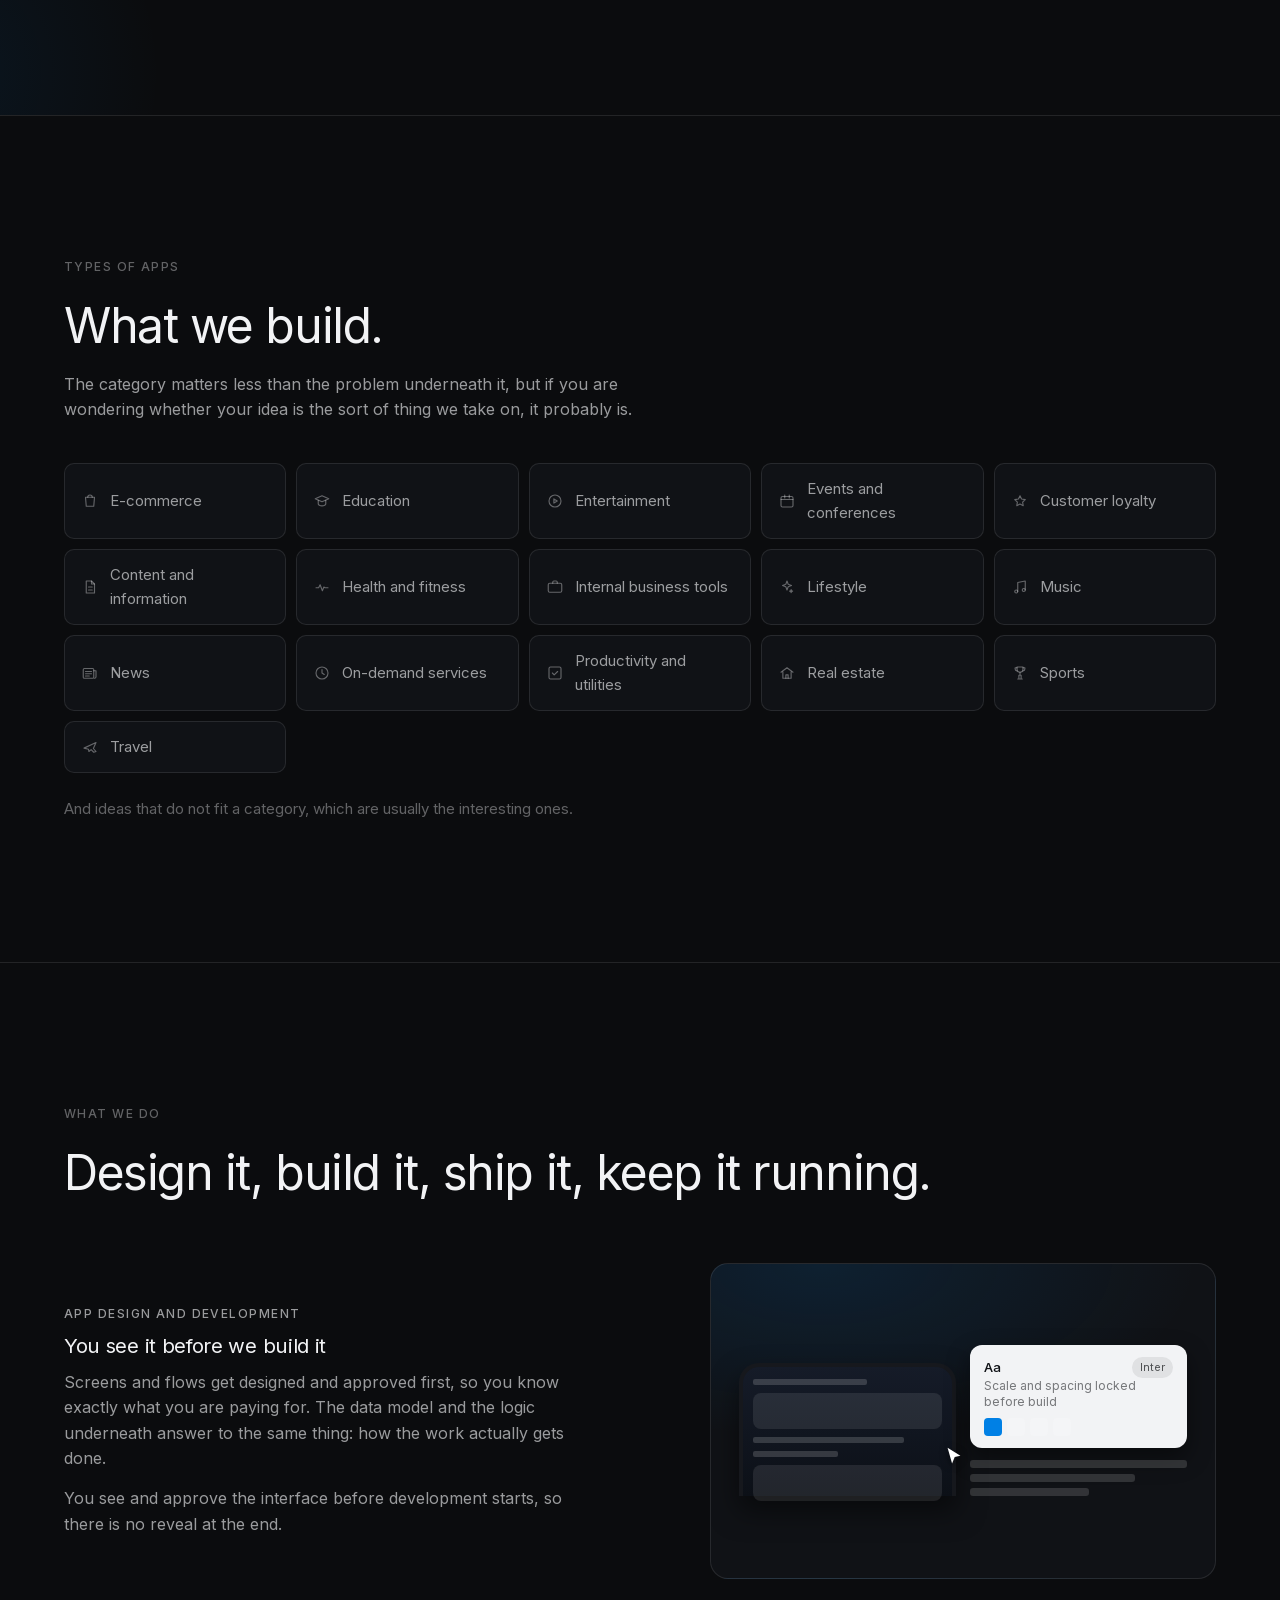
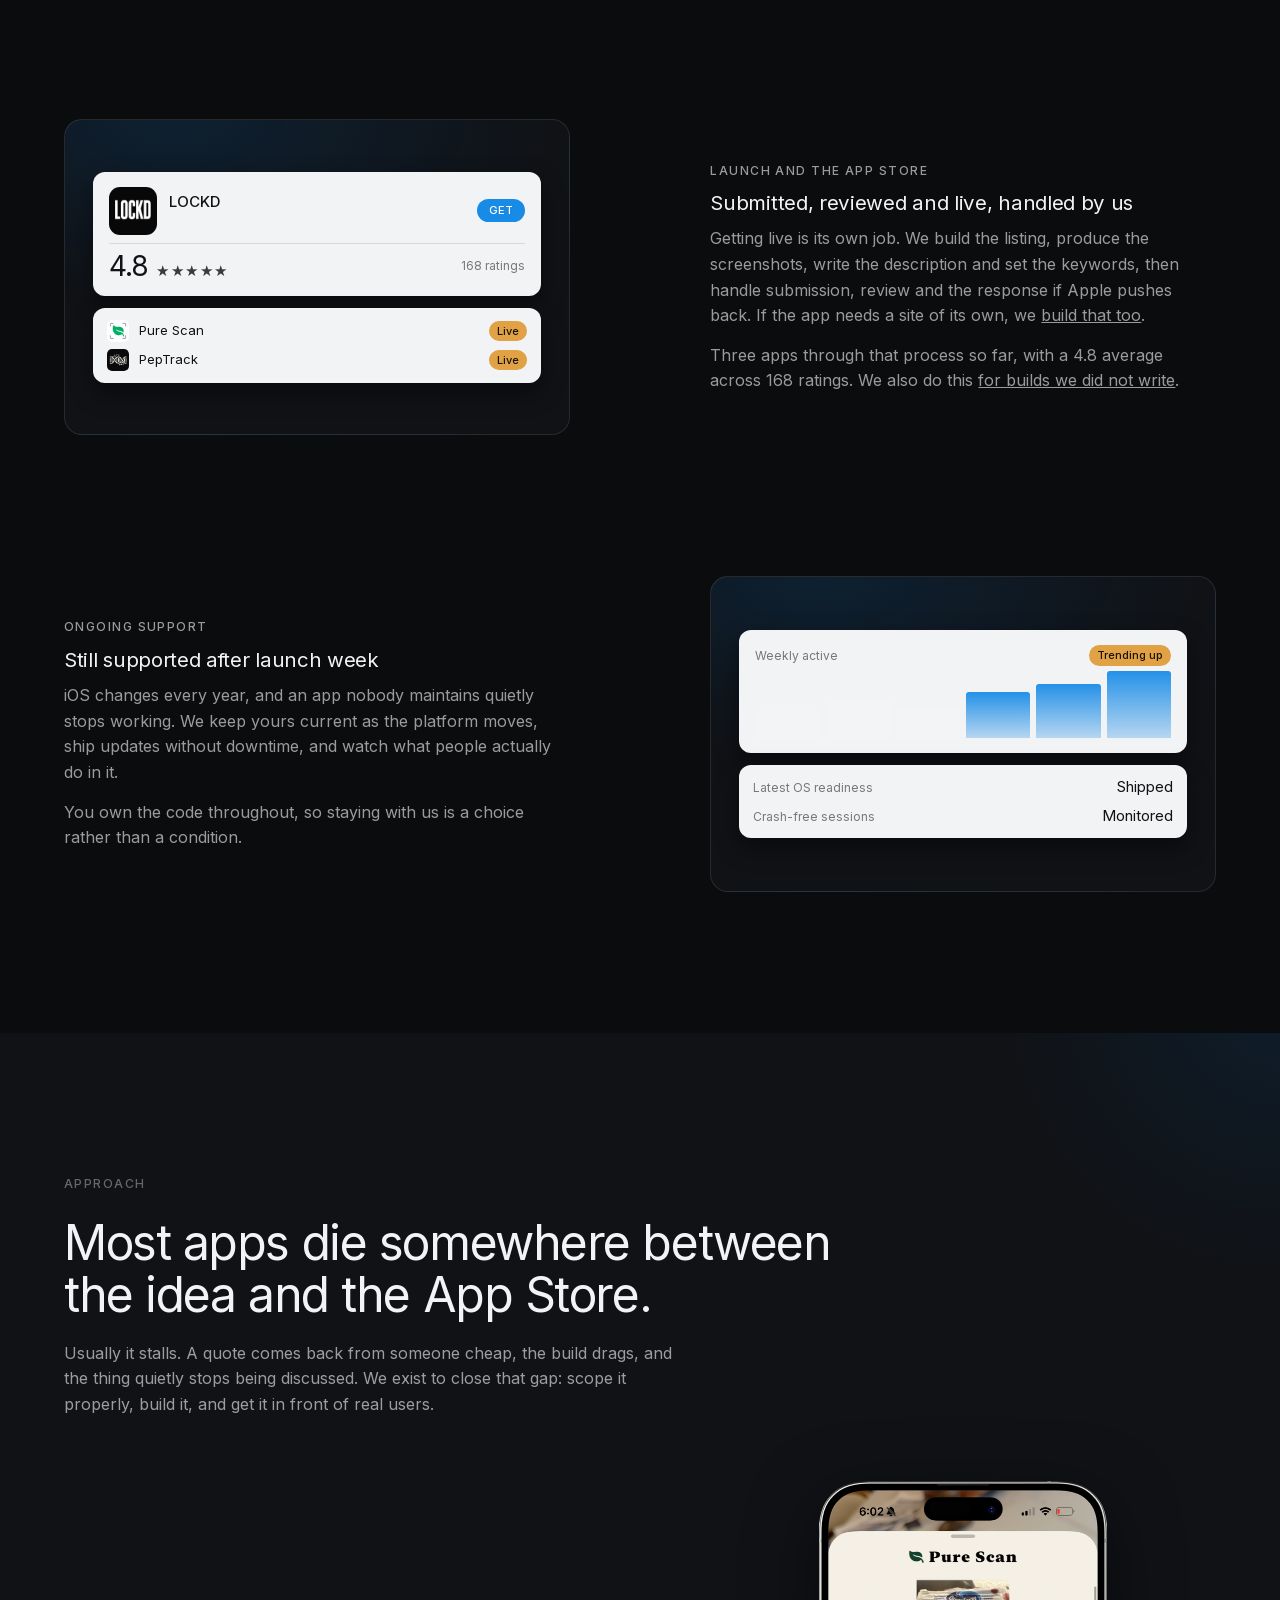
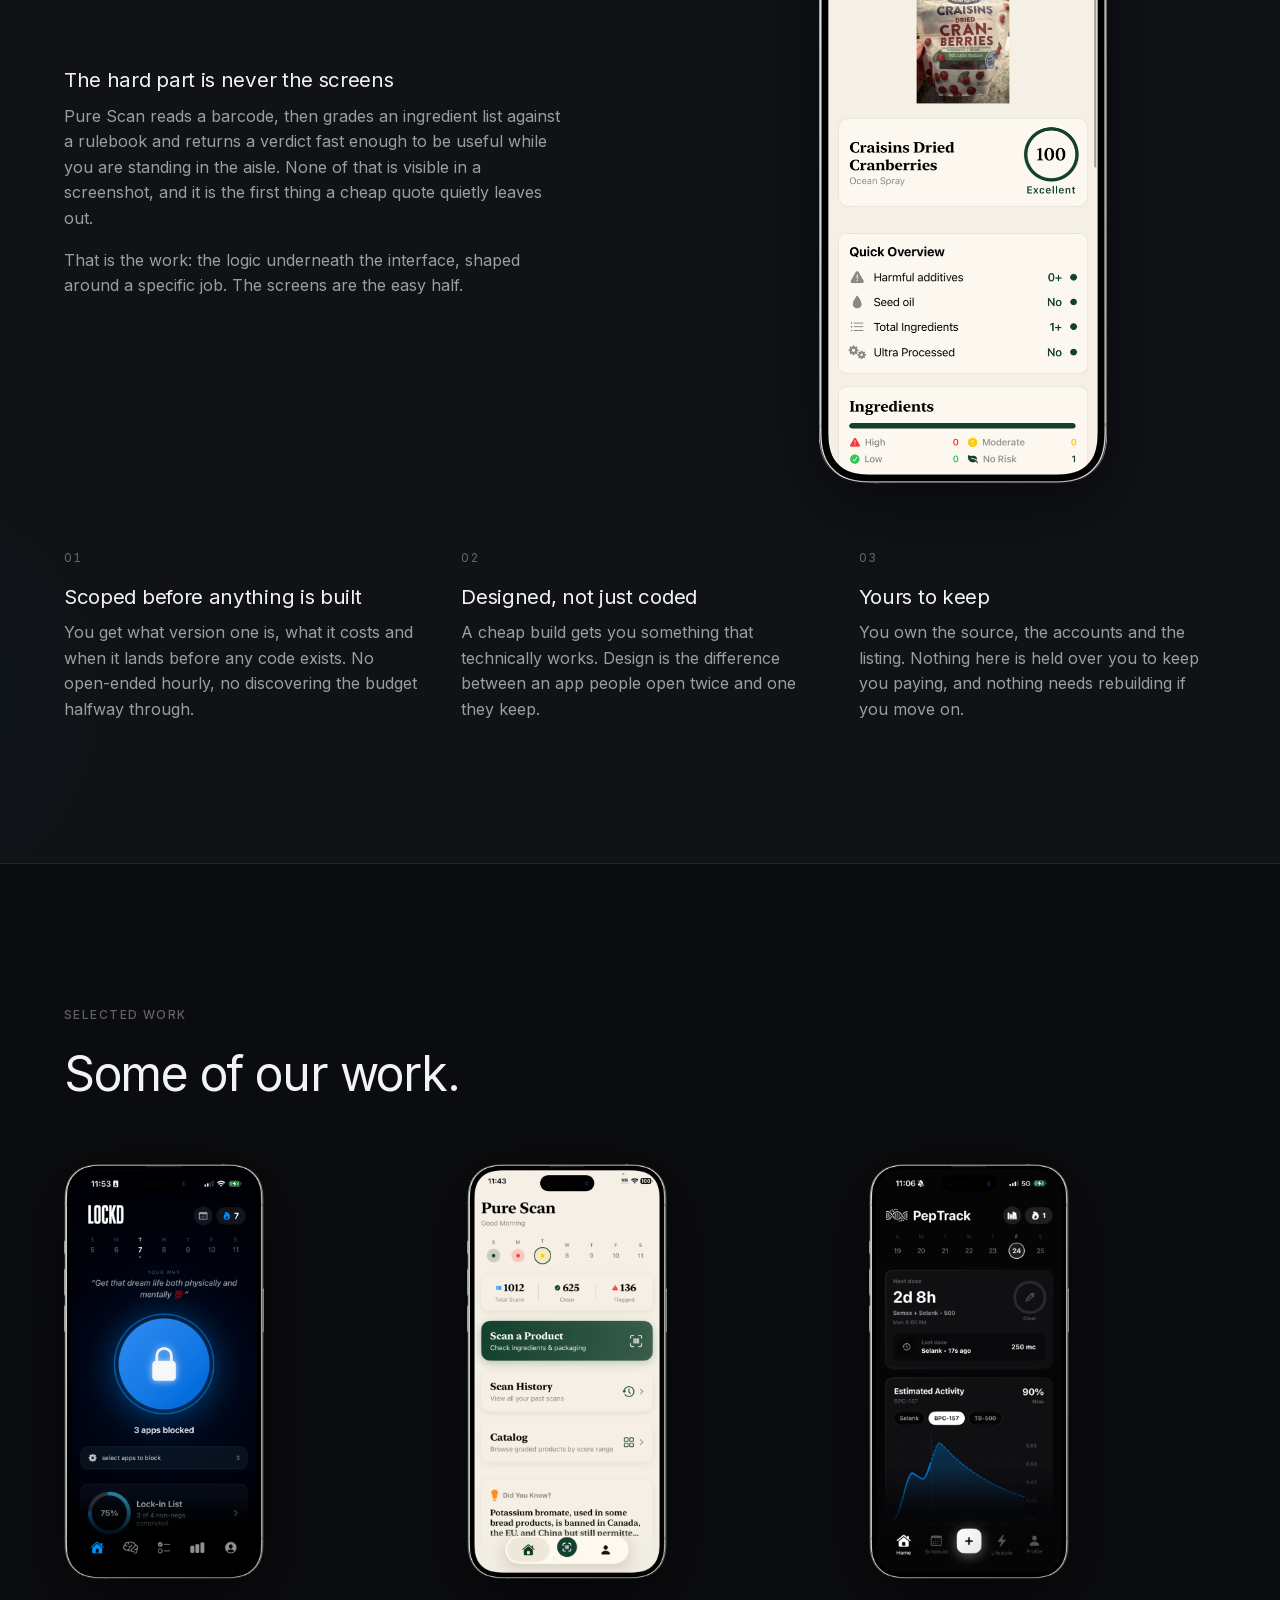
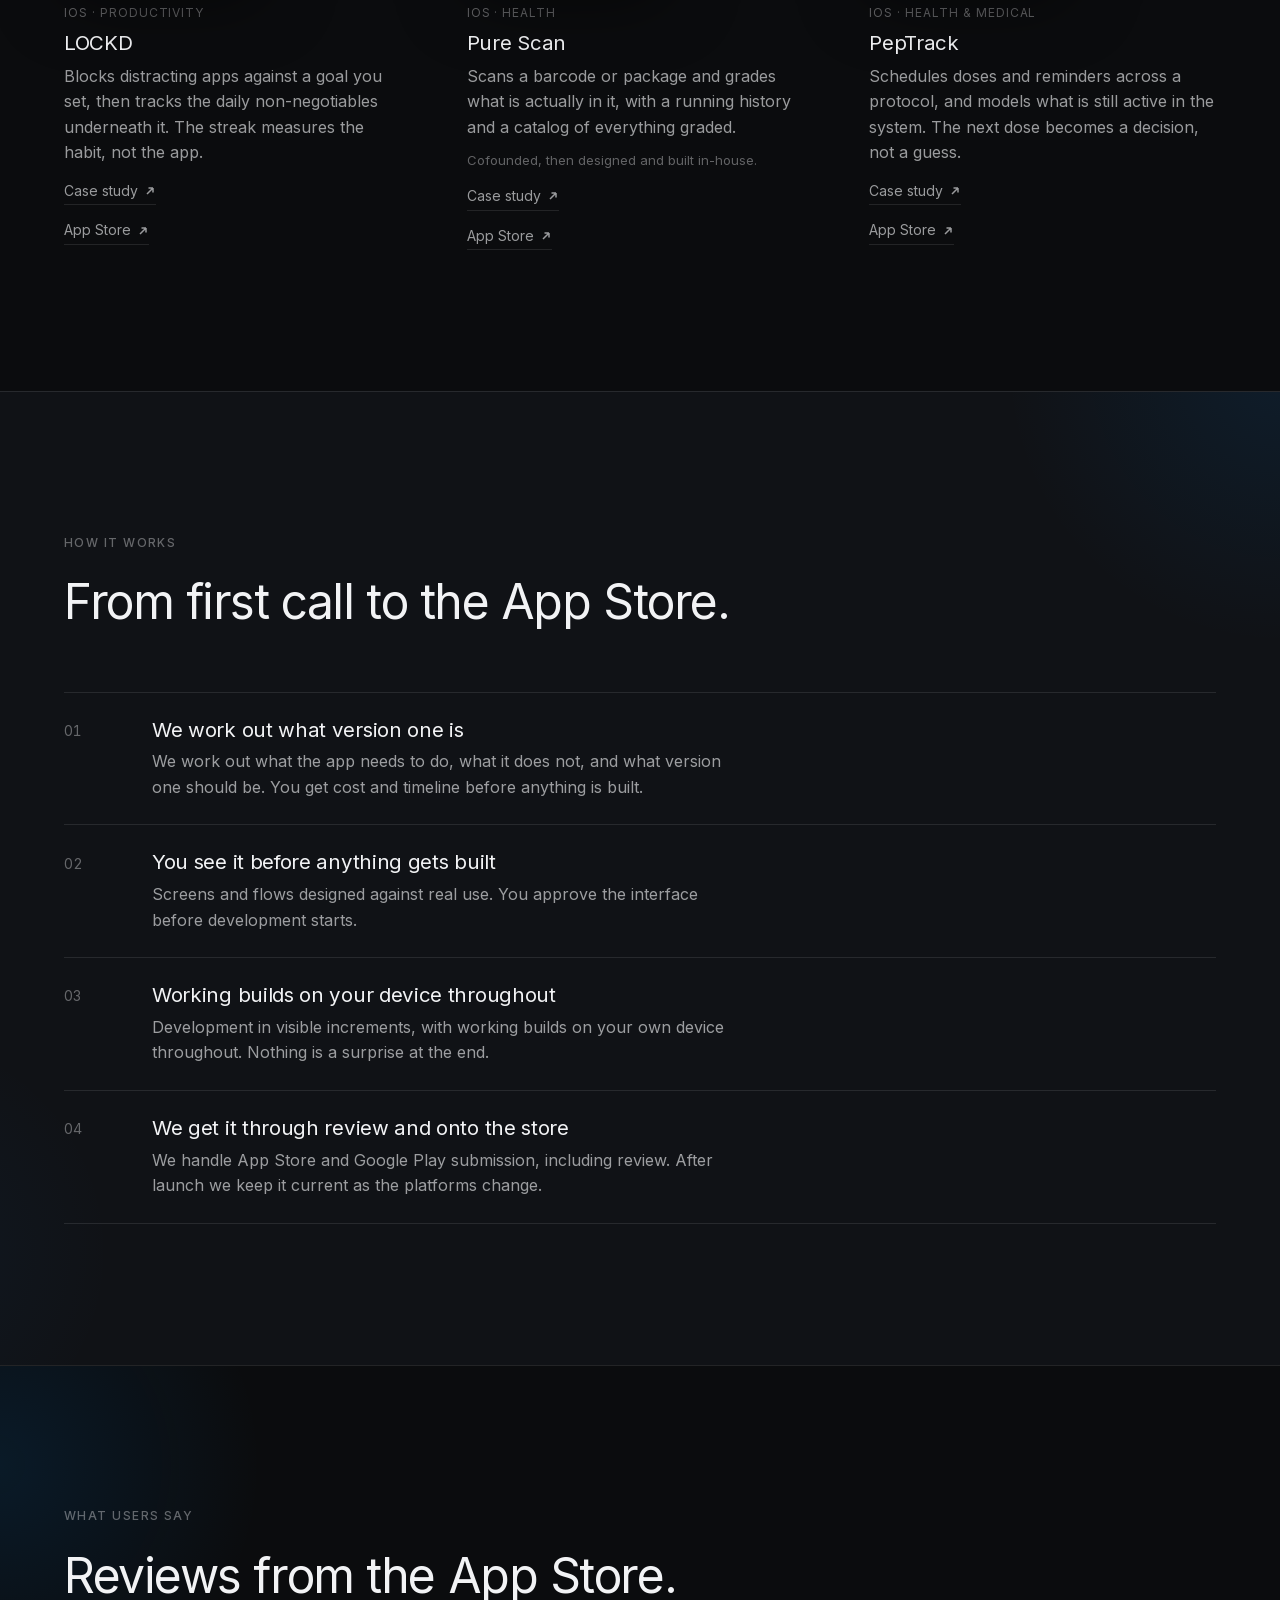
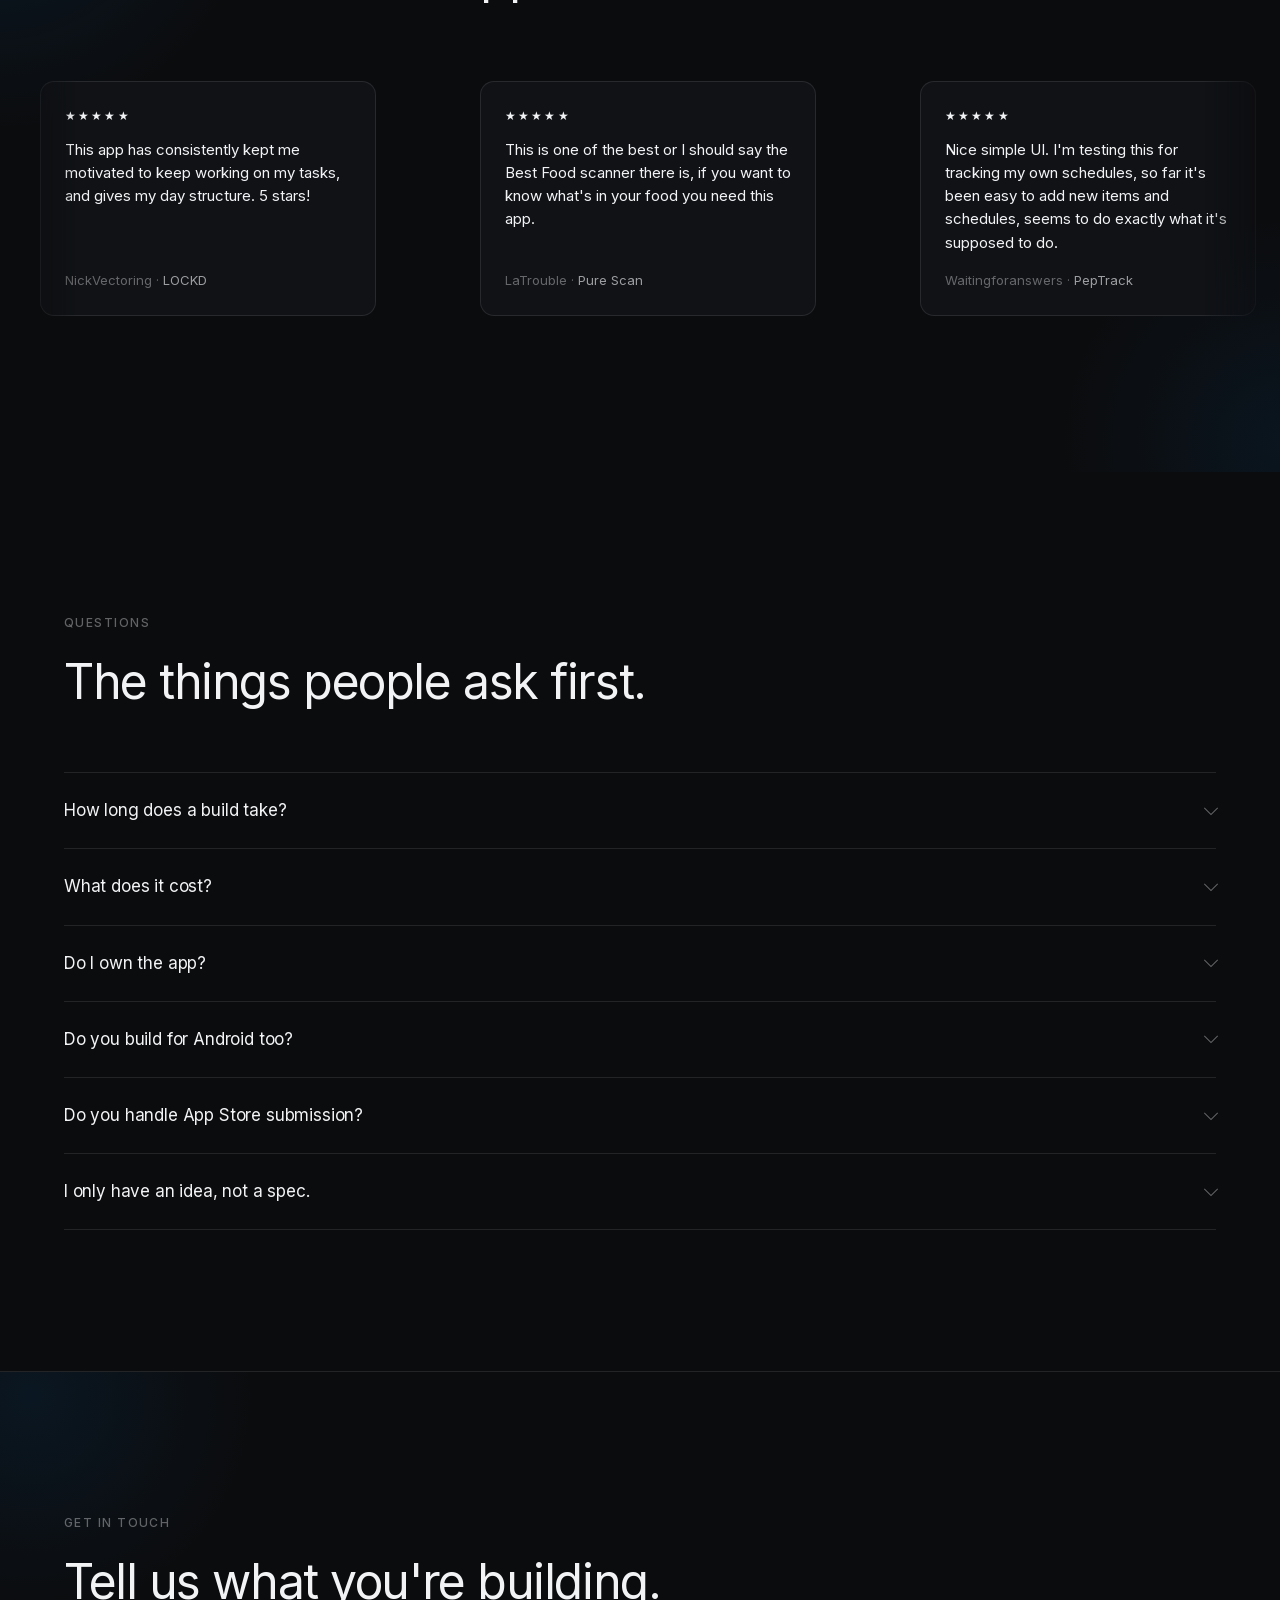
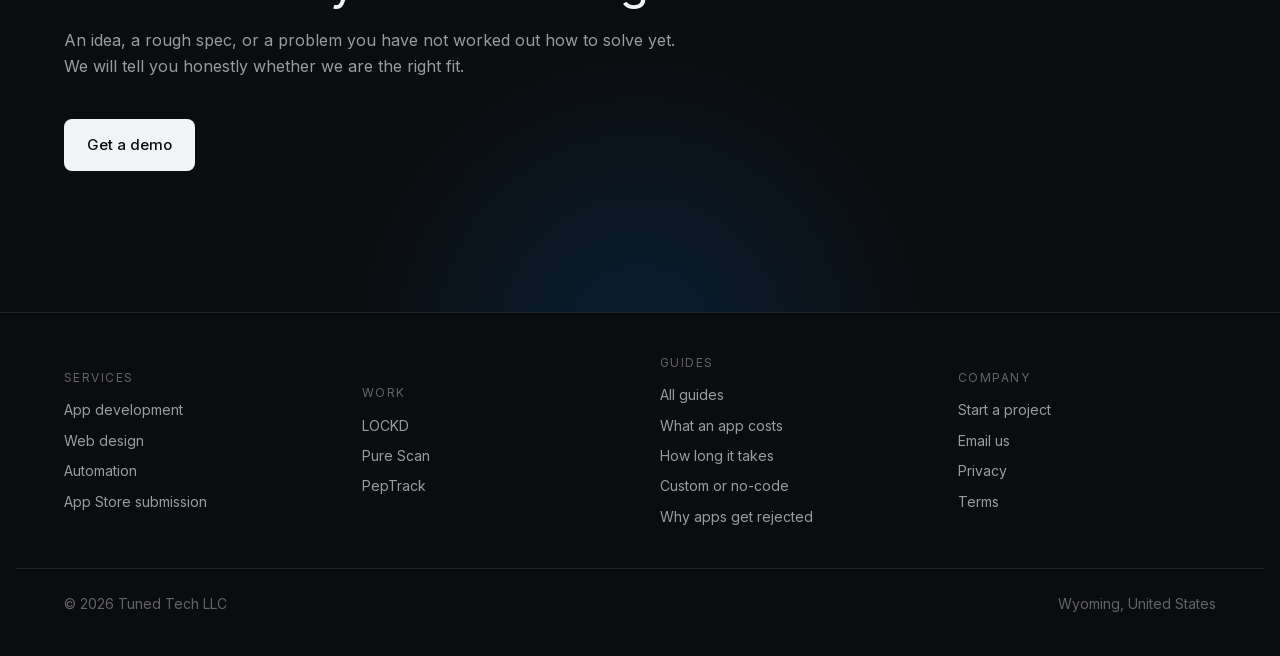
==== commit 6e2591ab: "Icon the types grid, and route contact through the form only Sixteen inline SVG icons, one per categ" ====
--- a/index.html
+++ b/index.html
@@ -22,7 +22,7 @@
 <meta name="twitter:card" content="summary">
 <script type="application/ld+json">{"@context":"https://schema.org","@graph":[{"@type":"Organization","@id":"https://tunedtech.co/#org","name":"Tuned Tech","legalName":"Tuned Tech LLC","url":"https://tunedtech.co/","logo":"https://tunedtech.co/assets/icon-512.png","email":"hello.tunedtech@gmail.com","description":"Tuned Tech designs, builds and launches custom iOS and Android apps.","address":{"@type":"PostalAddress","addressRegion":"WY","addressCountry":"US"},"sameAs":["https://apps.apple.com/us/developer/tuned-tech-llc/id1846190609"]},{"@type":"WebSite","@id":"https://tunedtech.co/#website","url":"https://tunedtech.co/","name":"Tuned Tech","publisher":{"@id":"https://tunedtech.co/#org"}},{"@type":"FAQPage","mainEntity":[{"@type":"Question","name":"How long does a build take?","acceptedAnswer":{"@type":"Answer","text":"It depends on scope, and we will not pretend otherwise. You get a firm timeline during scoping, before any code is written, plus working builds on your own device throughout so you can see where it stands. More on what actually sets the timeline."}},{"@type":"Question","name":"What does it cost?","acceptedAnswer":{"@type":"Answer","text":"Every project is quoted after scoping. There is no rate card, because a two-screen utility and a multi-role platform are not the same job. You get a fixed figure before work starts. Here is what moves the number."}},{"@type":"Question","name":"Do I own the app?","acceptedAnswer":{"@type":"Answer","text":"Yes. You own the source code. No platform lock-in, no monthly licence keeping your own app alive, and no rebuild required if you ever take it elsewhere."}},{"@type":"Question","name":"Do you build for Android too?","acceptedAnswer":{"@type":"Answer","text":"Yes. We lead with iOS because that is usually where the users are, and build Android alongside it when your audience calls for it."}},{"@type":"Question","name":"Do you handle App Store submission?","acceptedAnswer":{"@type":"Answer","text":"Yes, including the review process. If Apple pushes back, we handle the response rather than sending you the rejection notice. These are the rejections that actually come up."}},{"@type":"Question","name":"I only have an idea, not a spec.","acceptedAnswer":{"@type":"Answer","text":"That is what scoping is for. Bring the problem and we will work out what version one should be, and what can wait."}}]}]}</script>
 
-<link rel="stylesheet" href="/styles.css?v=42036854">
+<link rel="stylesheet" href="/styles.css?v=2740437d">
 </head>
 <body>
 <a class="skip-link" href="#main">Skip to content</a>
@@ -222,22 +222,22 @@
         whether your idea is the sort of thing we take on, it probably is.
       </p>
       <ul class="type-grid">
-        <li>E-commerce</li>
-        <li>Education</li>
-        <li>Entertainment</li>
-        <li>Events and conferences</li>
-        <li>Customer loyalty</li>
-        <li>Content and information</li>
-        <li>Health and fitness</li>
-        <li>Internal business tools</li>
-        <li>Lifestyle</li>
-        <li>Music</li>
-        <li>News</li>
-        <li>On-demand services</li>
-        <li>Productivity and utilities</li>
-        <li>Real estate</li>
-        <li>Sports</li>
-        <li>Travel</li>
+        <li><svg viewBox="0 0 24 24" fill="none" stroke="currentColor" stroke-width="1.5" stroke-linecap="round" stroke-linejoin="round" aria-hidden="true"><path d="M6 7h12l-1 12H7L6 7Z"/><path d="M9 7a3 3 0 0 1 6 0"/></svg><span>E-commerce</span></li>
+        <li><svg viewBox="0 0 24 24" fill="none" stroke="currentColor" stroke-width="1.5" stroke-linecap="round" stroke-linejoin="round" aria-hidden="true"><path d="M12 5 3 9l9 4 9-4-9-4Z"/><path d="M7 11v5c0 1 2.2 2.5 5 2.5S17 17 17 16v-5"/></svg><span>Education</span></li>
+        <li><svg viewBox="0 0 24 24" fill="none" stroke="currentColor" stroke-width="1.5" stroke-linecap="round" stroke-linejoin="round" aria-hidden="true"><circle cx="12" cy="12" r="8"/><path d="M10.5 9.2v5.6l4.5-2.8-4.5-2.8Z"/></svg><span>Entertainment</span></li>
+        <li><svg viewBox="0 0 24 24" fill="none" stroke="currentColor" stroke-width="1.5" stroke-linecap="round" stroke-linejoin="round" aria-hidden="true"><rect x="4" y="6" width="16" height="14" rx="2"/><path d="M4 10h16M9 4v4M15 4v4"/></svg><span>Events and conferences</span></li>
+        <li><svg viewBox="0 0 24 24" fill="none" stroke="currentColor" stroke-width="1.5" stroke-linecap="round" stroke-linejoin="round" aria-hidden="true"><path d="m12 5 2.1 4.4 4.9.7-3.5 3.4.8 4.8-4.3-2.3-4.3 2.3.8-4.8L5 10.1l4.9-.7L12 5Z"/></svg><span>Customer loyalty</span></li>
+        <li><svg viewBox="0 0 24 24" fill="none" stroke="currentColor" stroke-width="1.5" stroke-linecap="round" stroke-linejoin="round" aria-hidden="true"><path d="M7 4h7l4 4v12H7V4Z"/><path d="M14 4v4h4M10 12h5M10 16h5"/></svg><span>Content and information</span></li>
+        <li><svg viewBox="0 0 24 24" fill="none" stroke="currentColor" stroke-width="1.5" stroke-linecap="round" stroke-linejoin="round" aria-hidden="true"><path d="M4 13h3.5l2-4 3 8 2-5 1.5 1H20"/></svg><span>Health and fitness</span></li>
+        <li><svg viewBox="0 0 24 24" fill="none" stroke="currentColor" stroke-width="1.5" stroke-linecap="round" stroke-linejoin="round" aria-hidden="true"><rect x="3" y="7" width="18" height="12" rx="2"/><path d="M9 7V5.5A1.5 1.5 0 0 1 10.5 4h3A1.5 1.5 0 0 1 15 5.5V7"/></svg><span>Internal business tools</span></li>
+        <li><svg viewBox="0 0 24 24" fill="none" stroke="currentColor" stroke-width="1.5" stroke-linecap="round" stroke-linejoin="round" aria-hidden="true"><path d="m12 4 1.6 4.4L18 10l-4.4 1.6L12 16l-1.6-4.4L6 10l4.4-1.6L12 4Z"/><path d="M17.5 15.5 18 17l1.5.5L18 18l-.5 1.5L17 18l-1.5-.5L17 17l.5-1.5Z"/></svg><span>Lifestyle</span></li>
+        <li><svg viewBox="0 0 24 24" fill="none" stroke="currentColor" stroke-width="1.5" stroke-linecap="round" stroke-linejoin="round" aria-hidden="true"><path d="M9 18V6l10-2v12"/><circle cx="7" cy="18" r="2"/><circle cx="17" cy="16" r="2"/></svg><span>Music</span></li>
+        <li><svg viewBox="0 0 24 24" fill="none" stroke="currentColor" stroke-width="1.5" stroke-linecap="round" stroke-linejoin="round" aria-hidden="true"><rect x="3" y="6" width="14" height="13" rx="1.5"/><path d="M17 9h3v8a2 2 0 0 1-2 2M6 10h8M6 13h8M6 16h5"/></svg><span>News</span></li>
+        <li><svg viewBox="0 0 24 24" fill="none" stroke="currentColor" stroke-width="1.5" stroke-linecap="round" stroke-linejoin="round" aria-hidden="true"><circle cx="12" cy="12" r="8"/><path d="M12 7.5V12l3 2"/></svg><span>On-demand services</span></li>
+        <li><svg viewBox="0 0 24 24" fill="none" stroke="currentColor" stroke-width="1.5" stroke-linecap="round" stroke-linejoin="round" aria-hidden="true"><rect x="4" y="4" width="16" height="16" rx="2"/><path d="m8.5 12 2.4 2.4L15.5 10"/></svg><span>Productivity and utilities</span></li>
+        <li><svg viewBox="0 0 24 24" fill="none" stroke="currentColor" stroke-width="1.5" stroke-linecap="round" stroke-linejoin="round" aria-hidden="true"><path d="M4 11 12 5l8 6"/><path d="M6.5 10.5V19h11v-8.5"/><path d="M10.5 19v-4.5h3V19"/></svg><span>Real estate</span></li>
+        <li><svg viewBox="0 0 24 24" fill="none" stroke="currentColor" stroke-width="1.5" stroke-linecap="round" stroke-linejoin="round" aria-hidden="true"><path d="M8 4h8v3a4 4 0 0 1-8 0V4Z"/><path d="M8 5H5.5v1.5A3 3 0 0 0 8 9.4M16 5h2.5v1.5A3 3 0 0 1 16 9.4M12 11v4M9 20h6M10.5 15h3v5h-3z"/></svg><span>Sports</span></li>
+        <li><svg viewBox="0 0 24 24" fill="none" stroke="currentColor" stroke-width="1.5" stroke-linecap="round" stroke-linejoin="round" aria-hidden="true"><path d="M4 13.5 20 6l-3.5 8L20 18l-3 1-3.5-3.5-3 2.5-.5-3L4 13.5Z"/></svg><span>Travel</span></li>
       </ul>
       <p class="type-note">
         And ideas that do not fit a category, which are usually the interesting ones.
@@ -713,8 +713,7 @@
         We will tell you honestly whether we are the right fit.
       </p>
       <div class="hero-actions">
-        <a class="btn btn-primary" href="/start/">Start a project</a>
-        <a class="btn btn-ghost" href="mailto:hello.tunedtech@gmail.com">Email us instead</a>
+        <a class="btn btn-primary" href="/start/">Get a demo</a>
       </div>
     </div>
   </section>
--- a/styles.css
+++ b/styles.css
@@ -1496,3 +1496,19 @@
   margin-bottom: 0.625rem;
   font-weight: 500;
 }
+
+/* Icons in the types grid, drawn inline so they stay sharp and take the
+   surrounding colour rather than needing a second file per category. */
+.type-grid li {
+  display: flex;
+  align-items: center;
+  gap: 0.6875rem;
+}
+.type-grid svg {
+  width: 1.125rem;
+  height: 1.125rem;
+  flex: none;
+  color: var(--faint);
+  transition: color 0.2s var(--ease);
+}
+.type-grid li:hover svg { color: rgb(var(--signal)); }
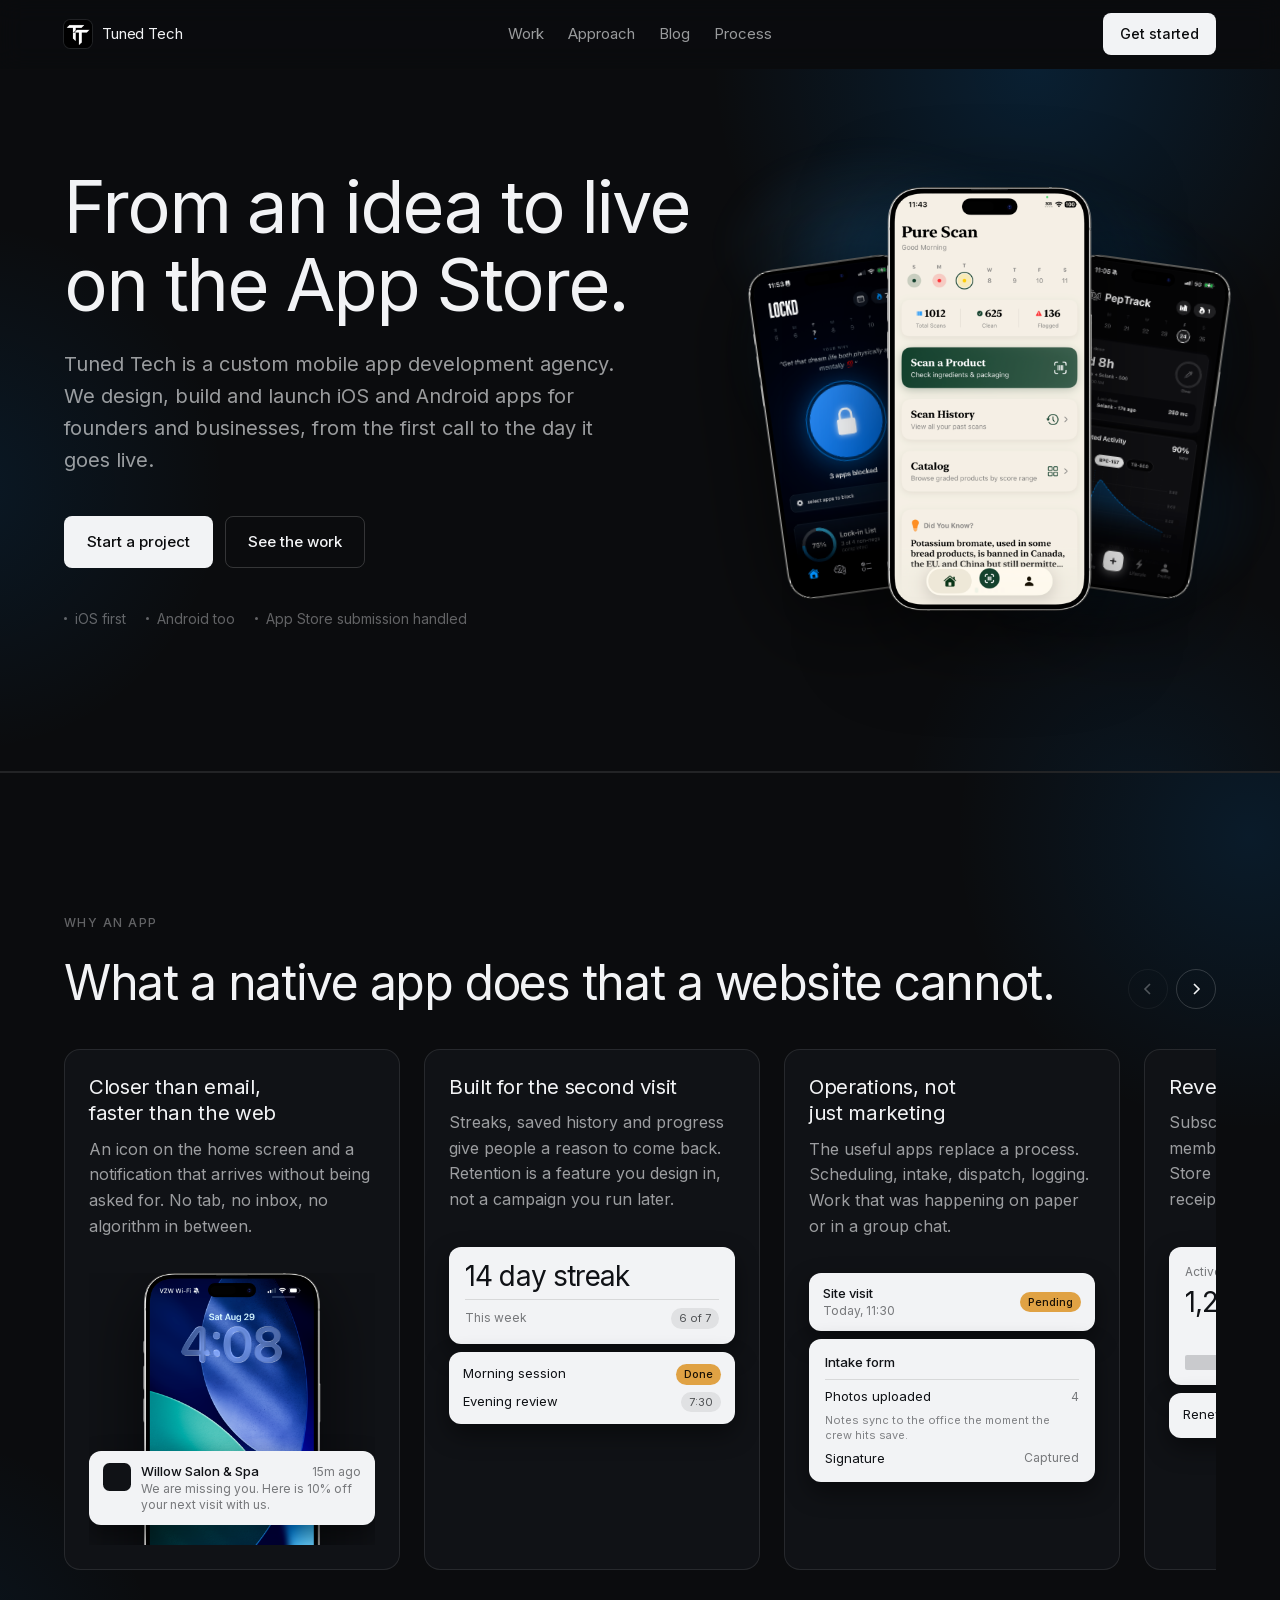
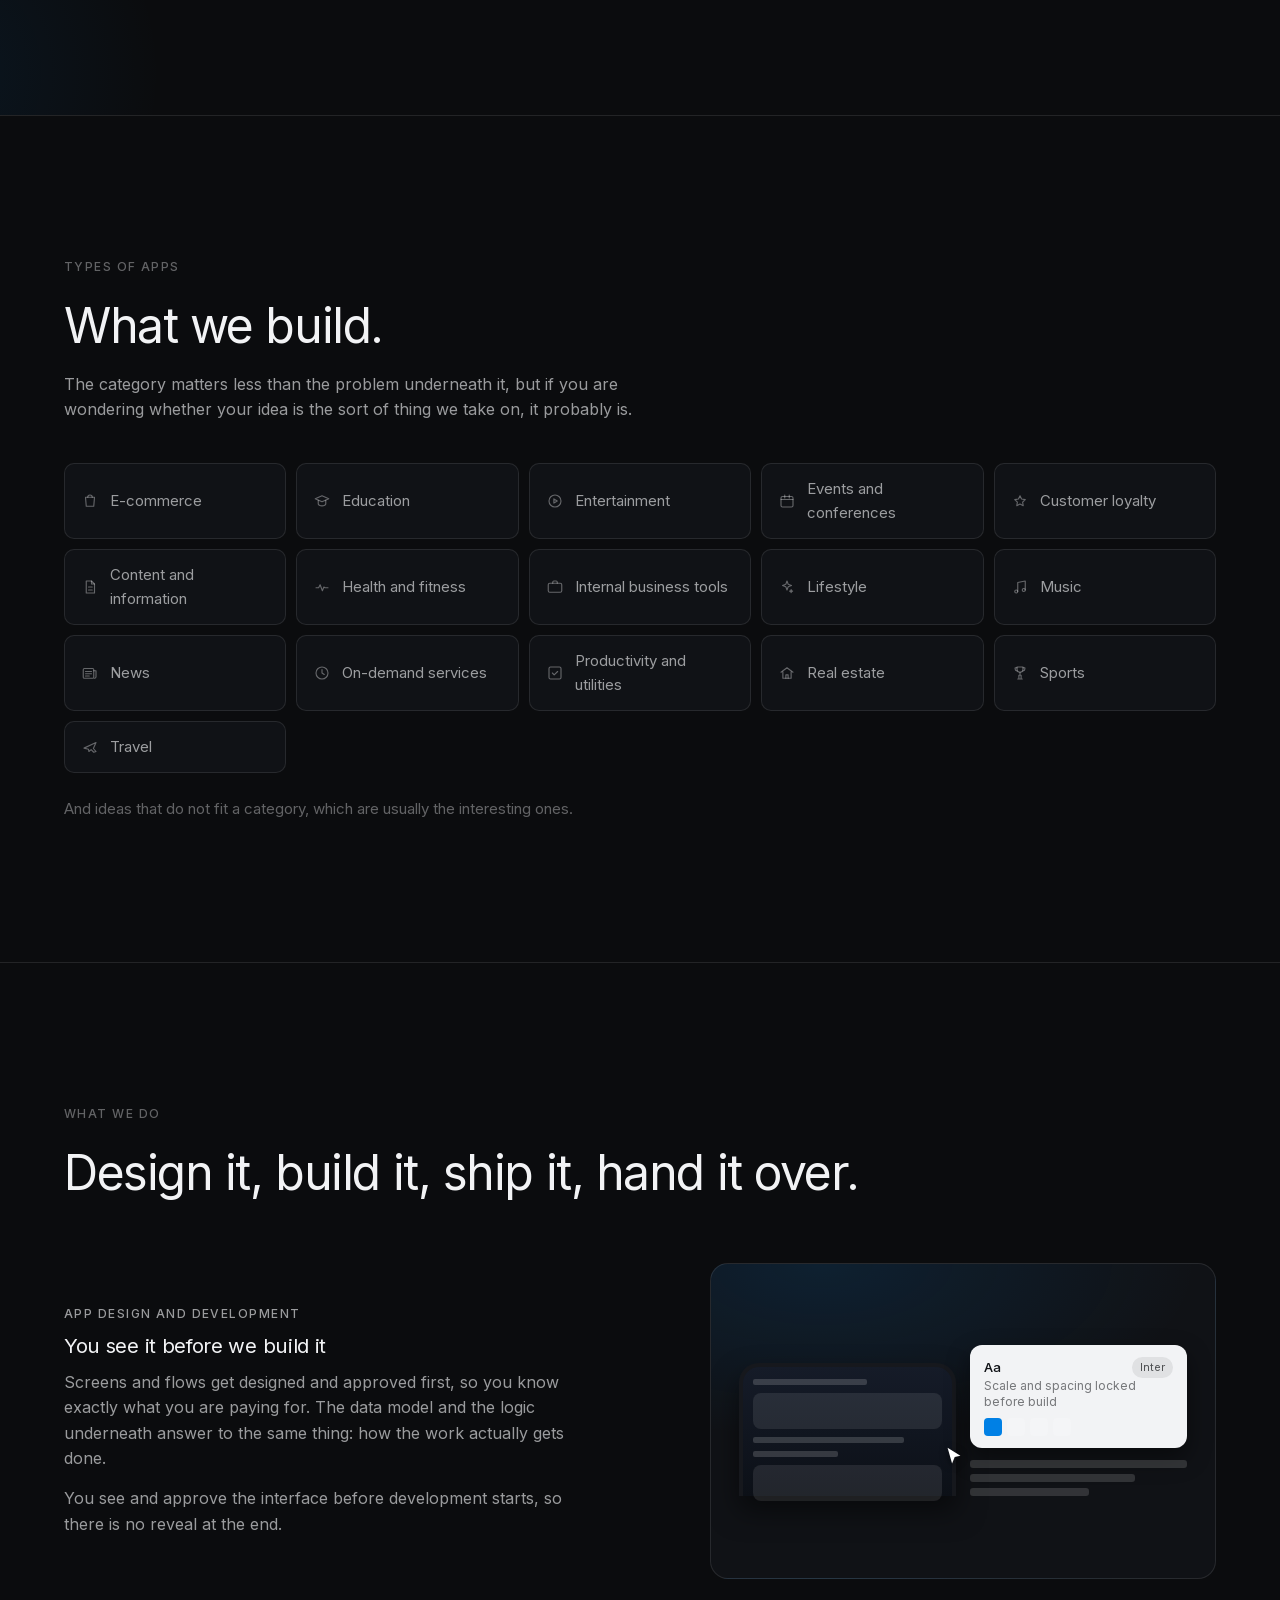
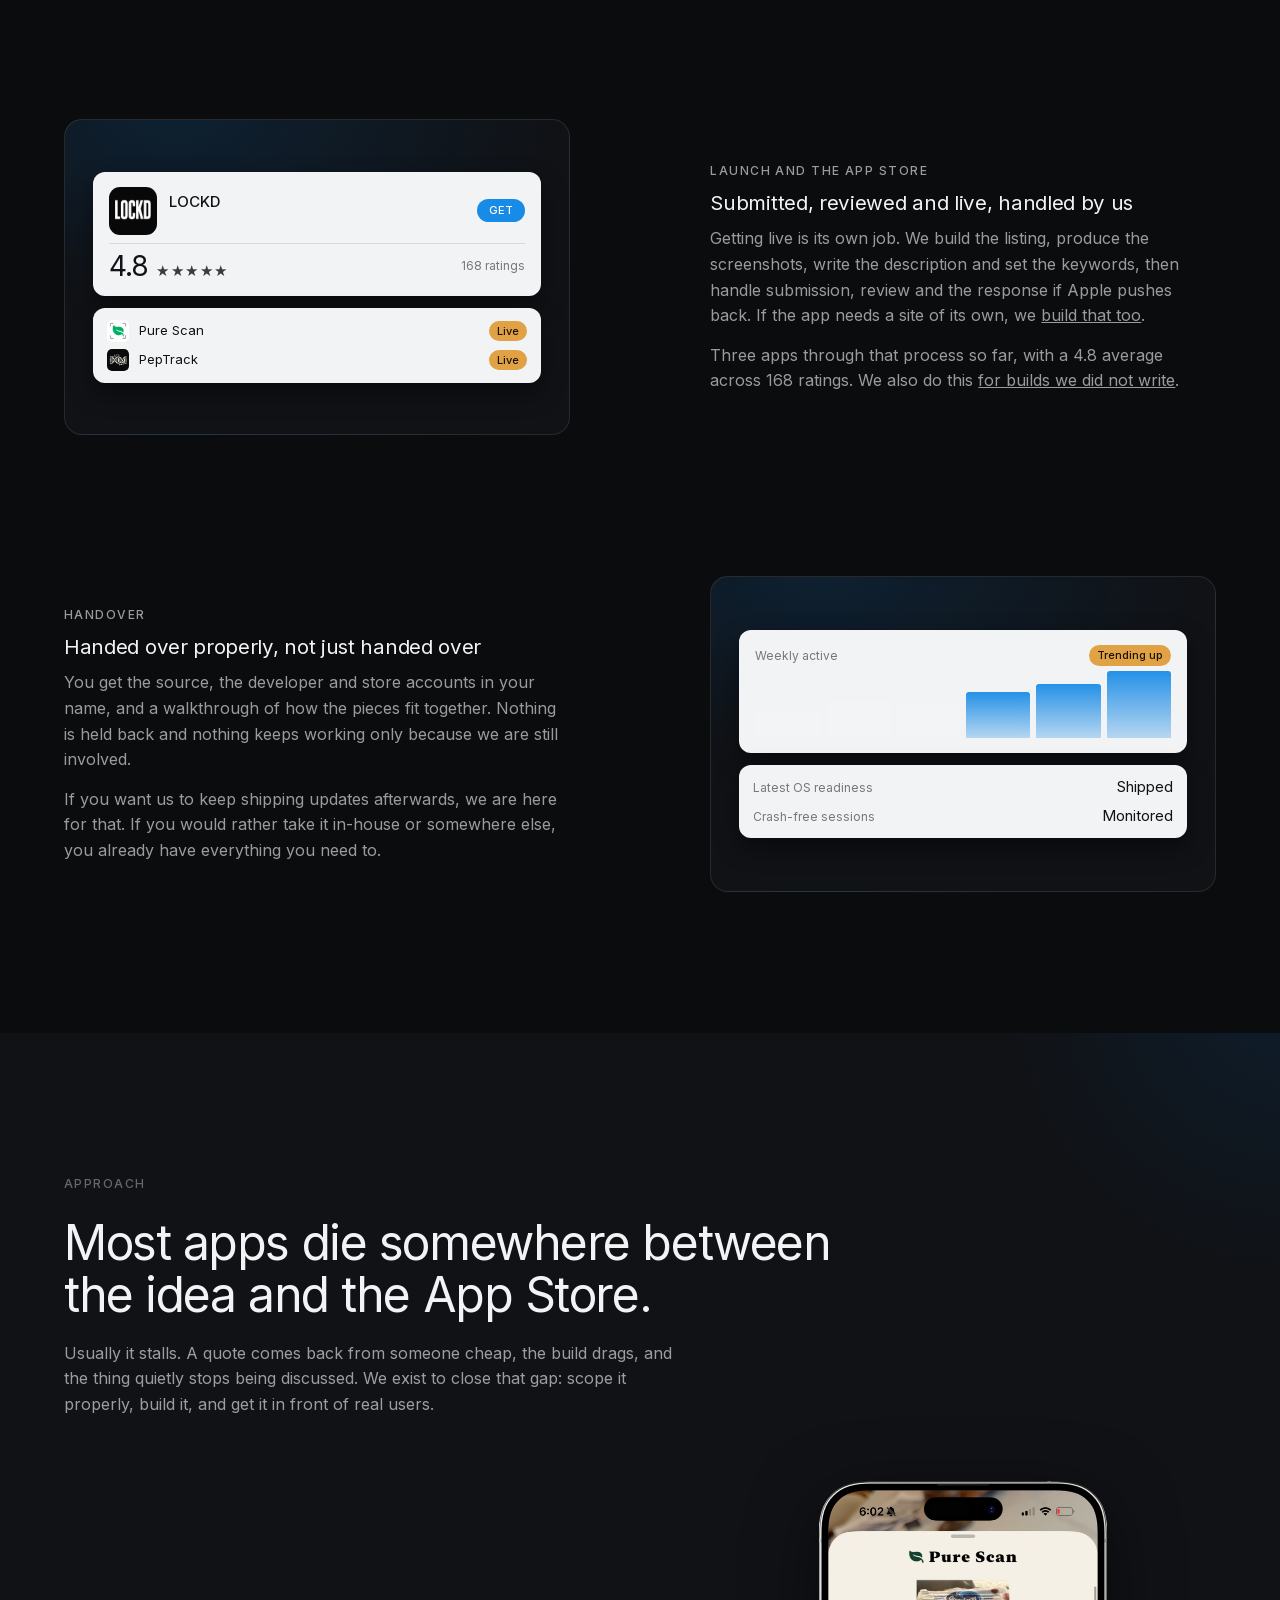
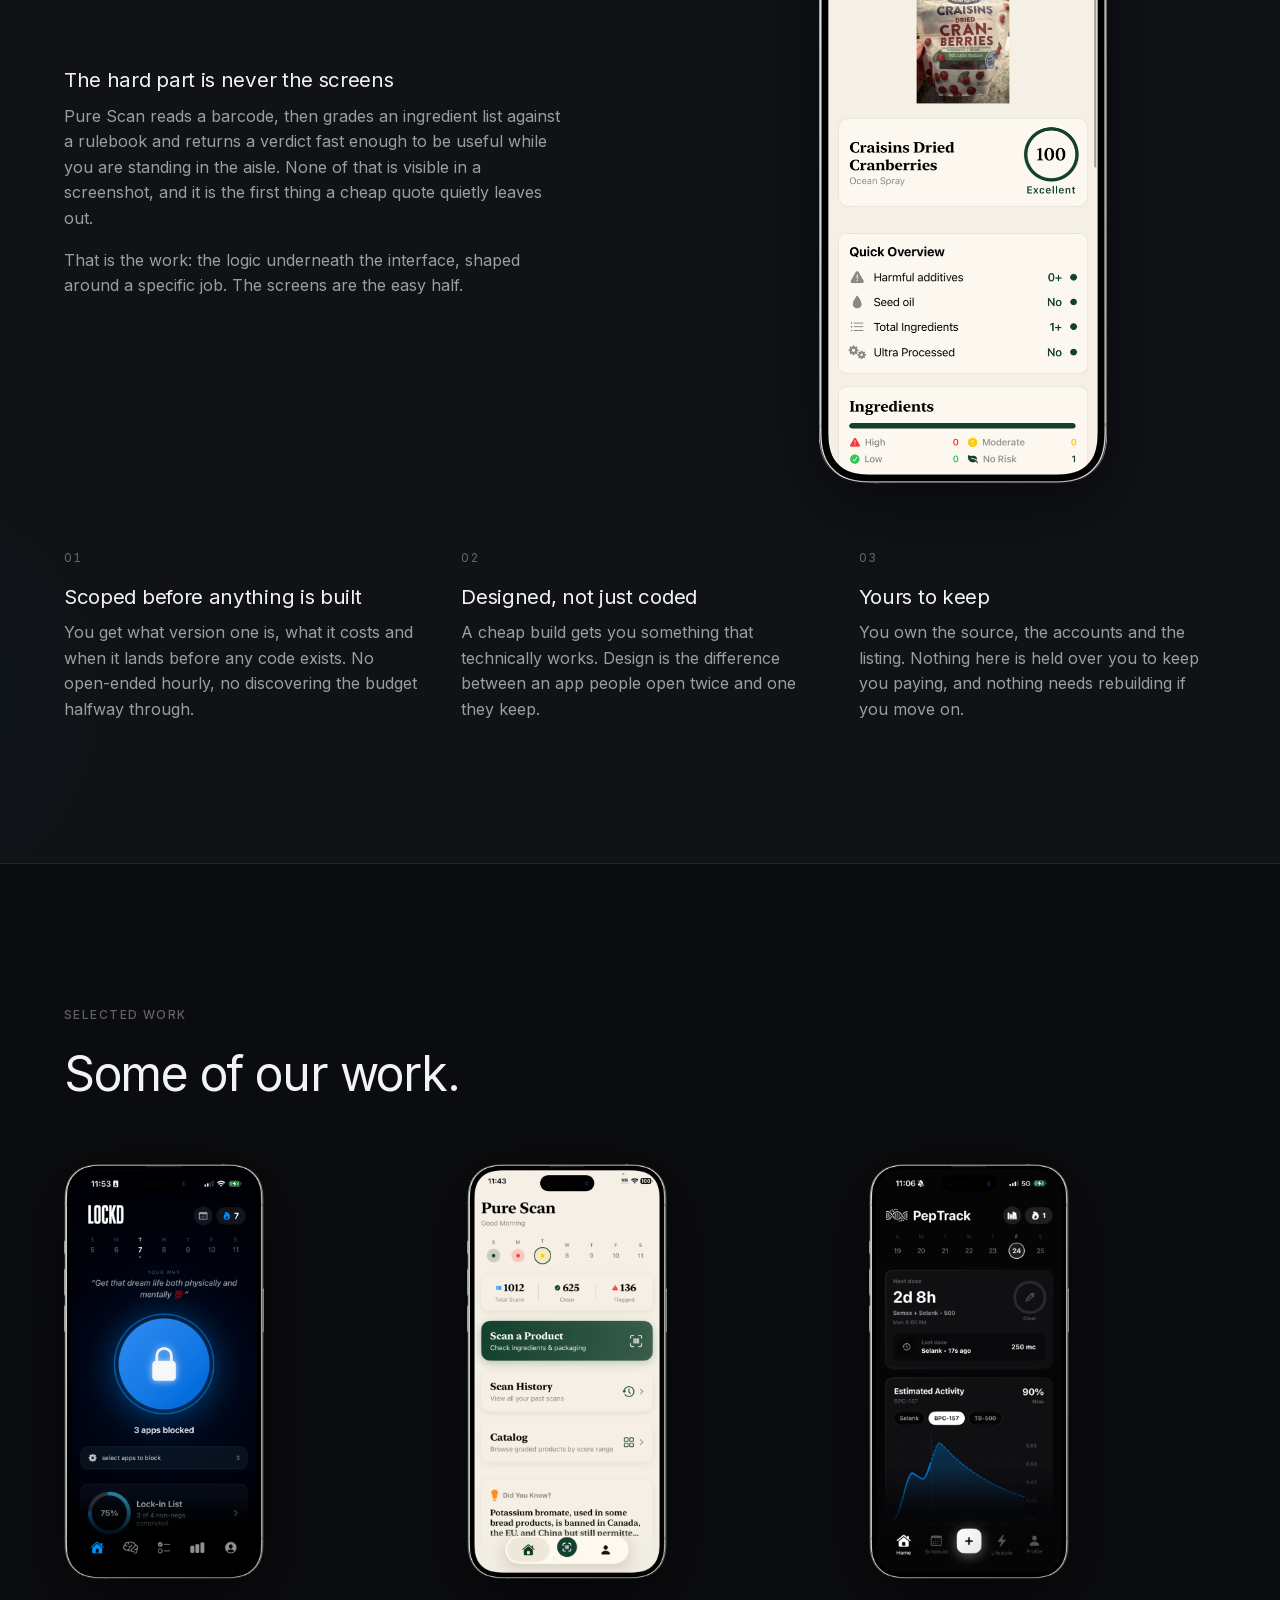
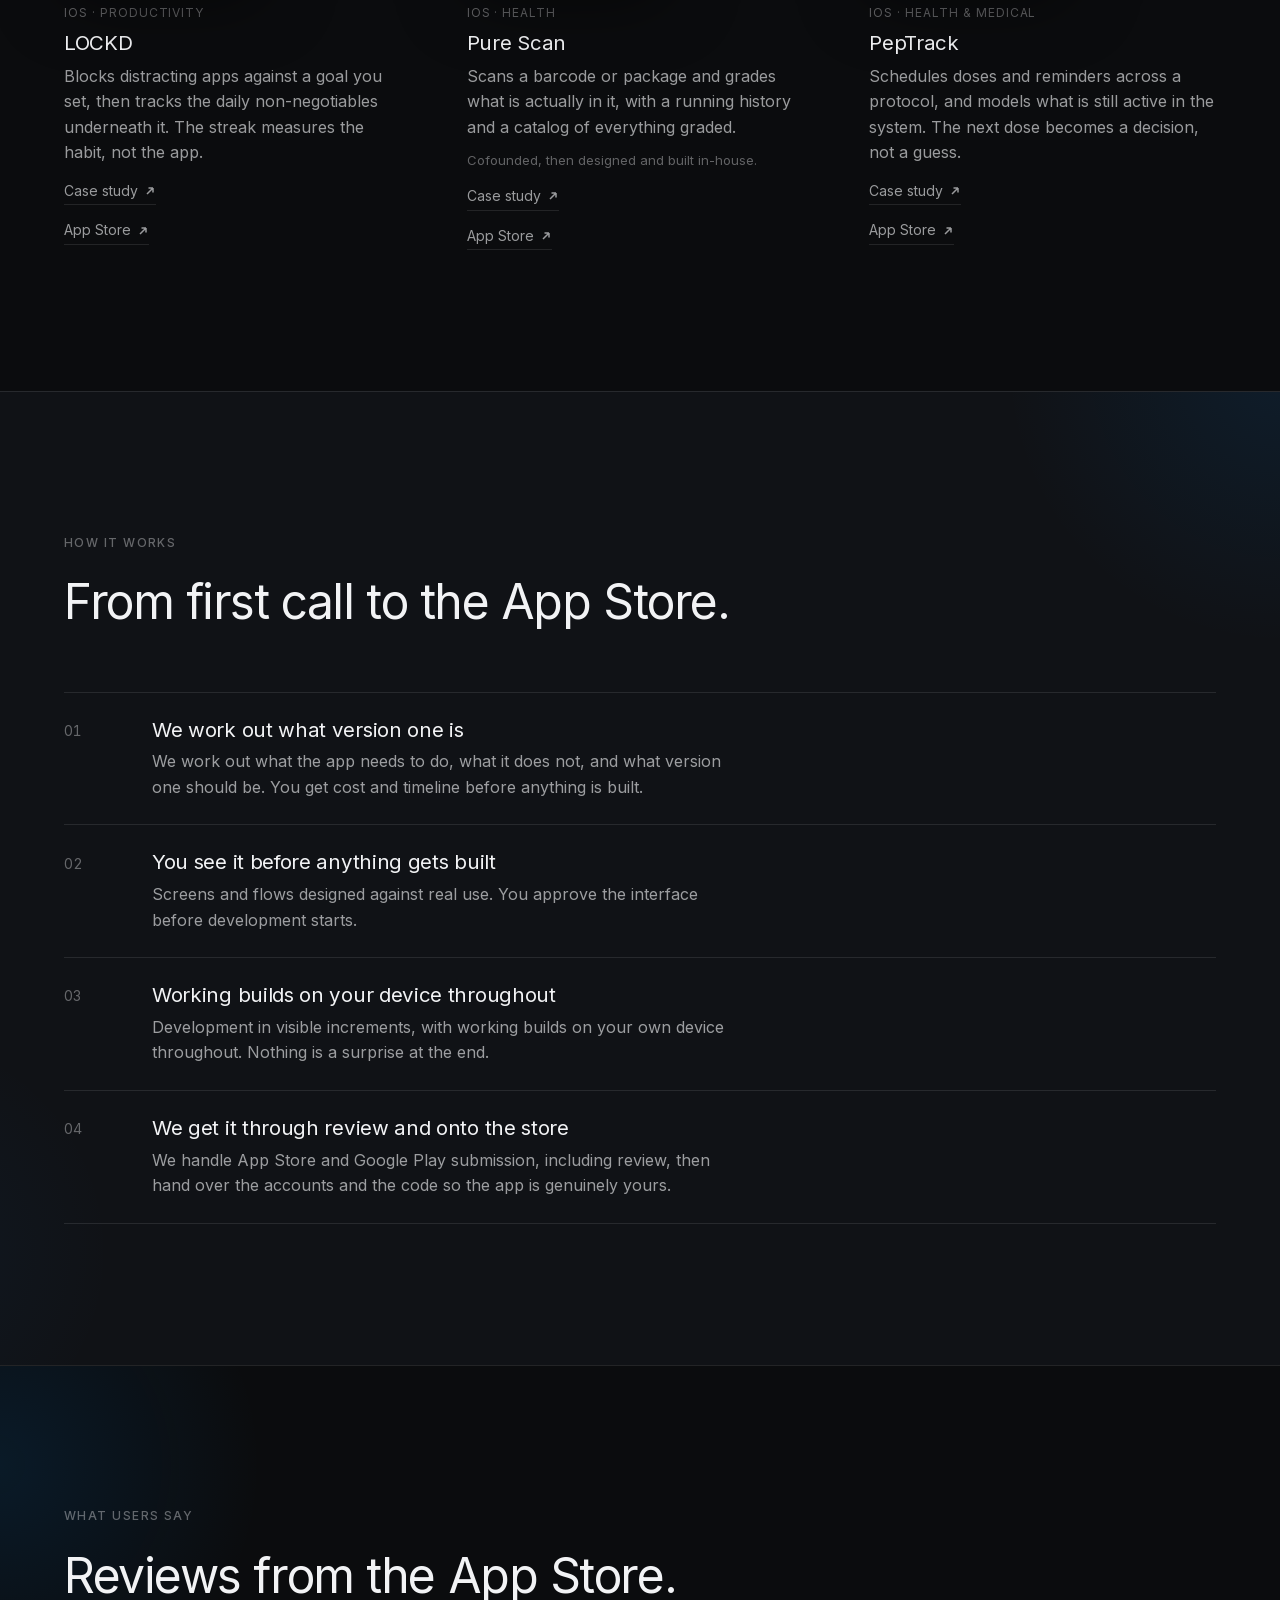
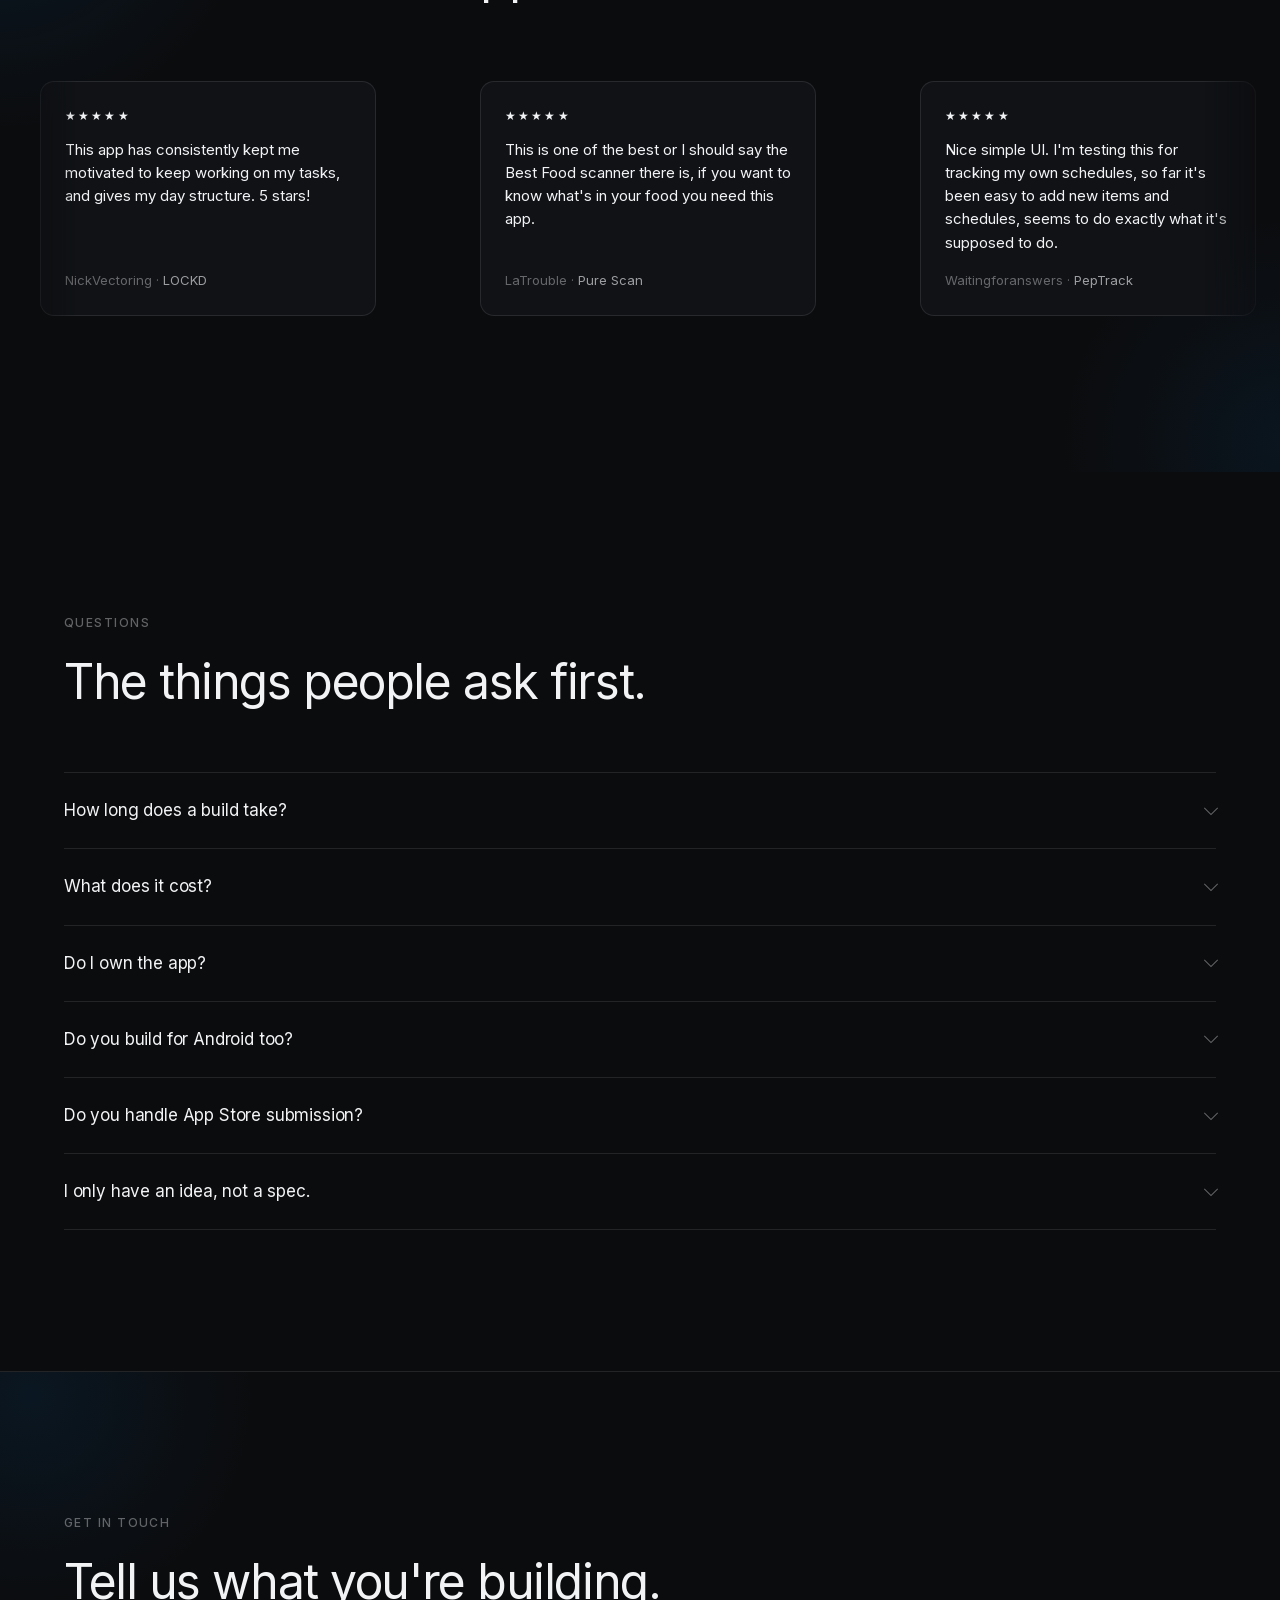
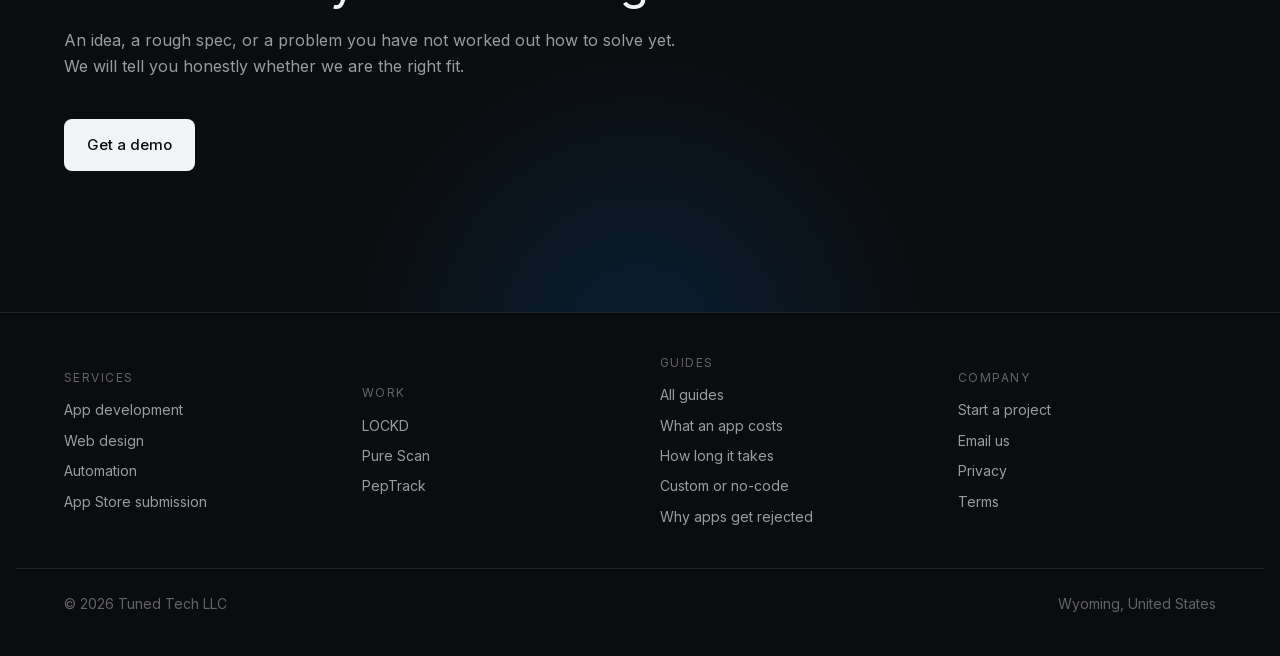
==== commit c96a284d: "Replace the ongoing support promise with a handover promise The site committed to keeping apps curre" ====
--- a/index.html
+++ b/index.html
@@ -249,7 +249,7 @@
   <section class="rows" id="build">
     <div class="wrap reveal">
       <p class="section-label">What we do</p>
-      <h2 class="measure">Design it, build it, ship it, keep it running.</h2>
+      <h2 class="measure">Design it, build it, ship it, hand it over.</h2>
 
       <div class="row-item">
         <div class="row-copy">
@@ -347,16 +347,16 @@
 
       <div class="row-item">
         <div class="row-copy">
-          <p class="row-service">Ongoing support</p>
-          <h3>Still supported after launch week</h3>
-          <p>
-            iOS changes every year, and an app nobody maintains quietly stops working. We keep
-            yours current as the platform moves, ship updates without downtime, and watch what
-            people actually do in it.
-          </p>
-          <p>
-            You own the code throughout, so staying with us is a choice rather than a
-            condition.
+          <p class="row-service">Handover</p>
+          <h3>Handed over properly, not just handed over</h3>
+          <p>
+            You get the source, the developer and store accounts in your name, and a walkthrough
+            of how the pieces fit together. Nothing is held back and nothing keeps working only
+            because we are still involved.
+          </p>
+          <p>
+            If you want us to keep shipping updates afterwards, we are here for that. If you would
+            rather take it in-house or somewhere else, you already have everything you need to.
           </p>
         </div>
         <div class="row-media">
@@ -562,8 +562,8 @@
           <div>
             <h3>We get it through review and onto the store</h3>
             <p>
-              We handle App Store and Google Play submission, including review. After launch
-              we keep it current as the platforms change.
+              We handle App Store and Google Play submission, including review, then hand over
+              the accounts and the code so the app is genuinely yours.
             </p>
           </div>
         </div>
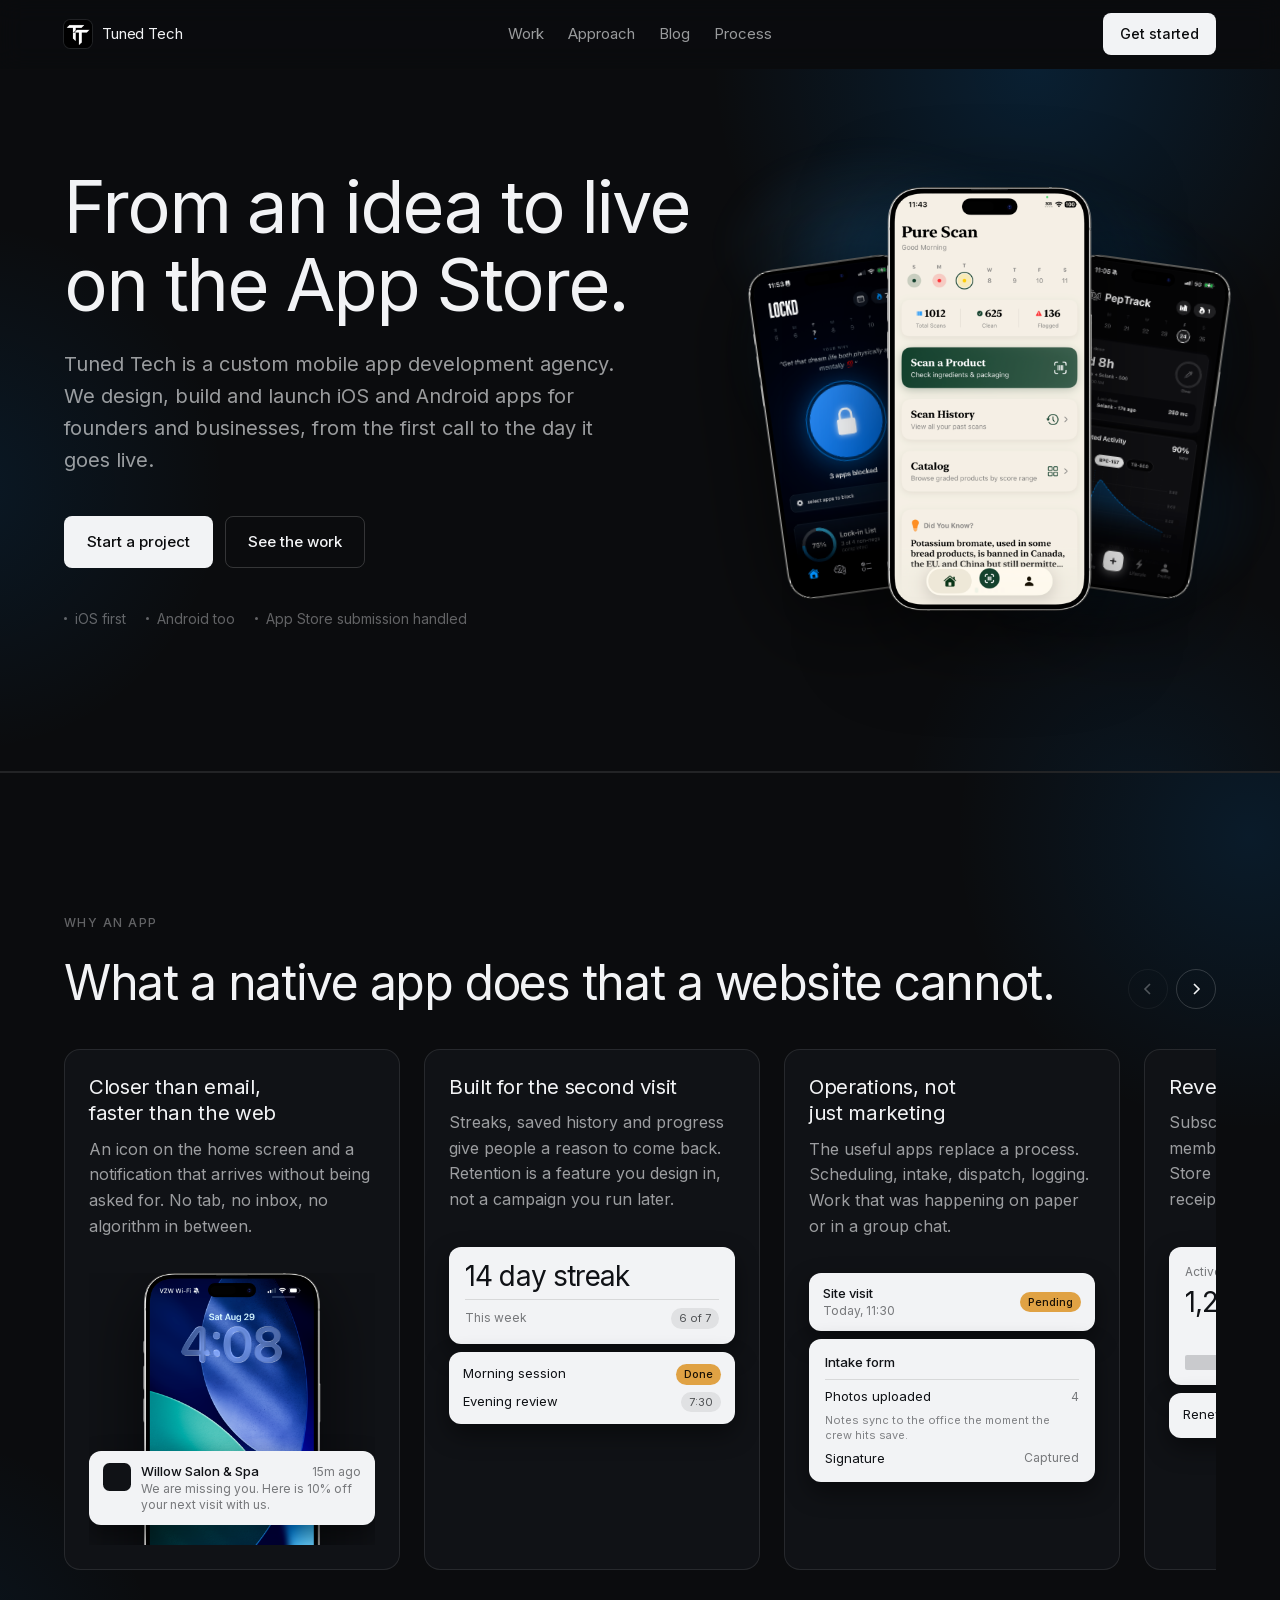
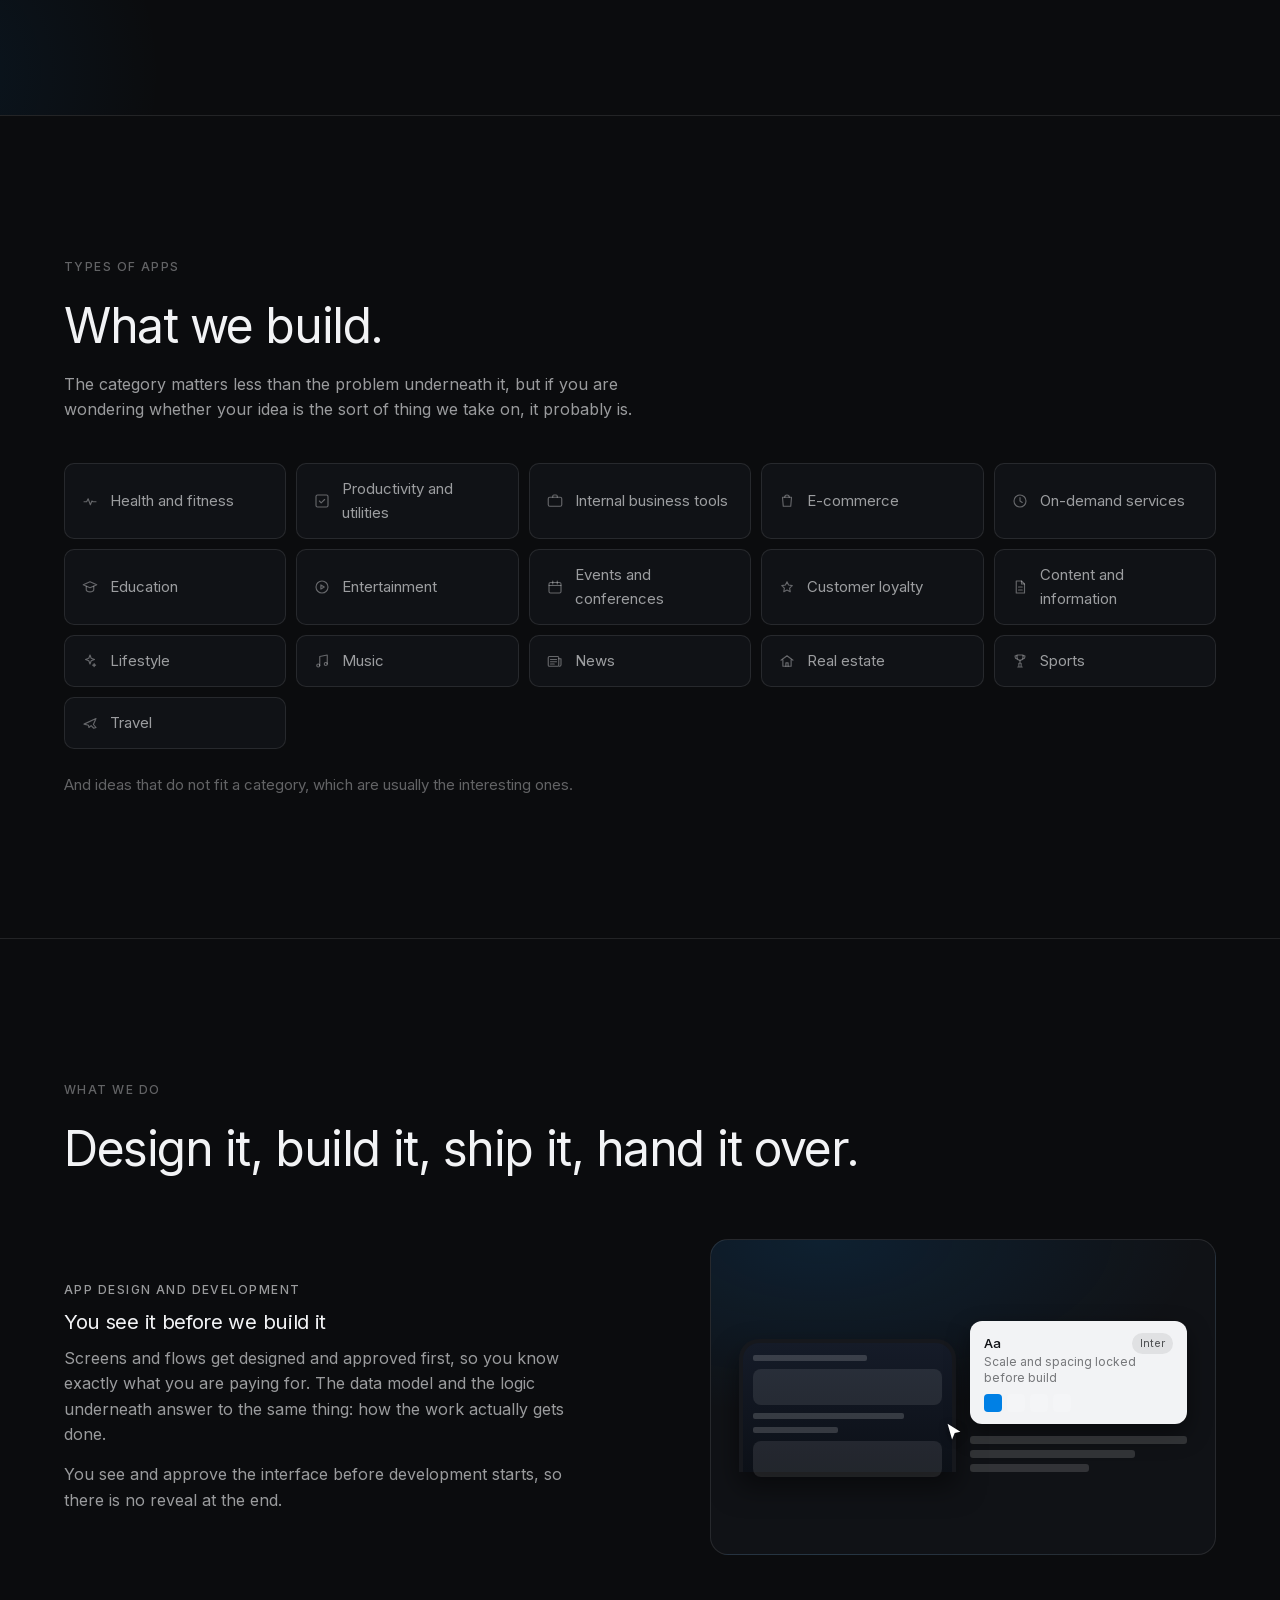
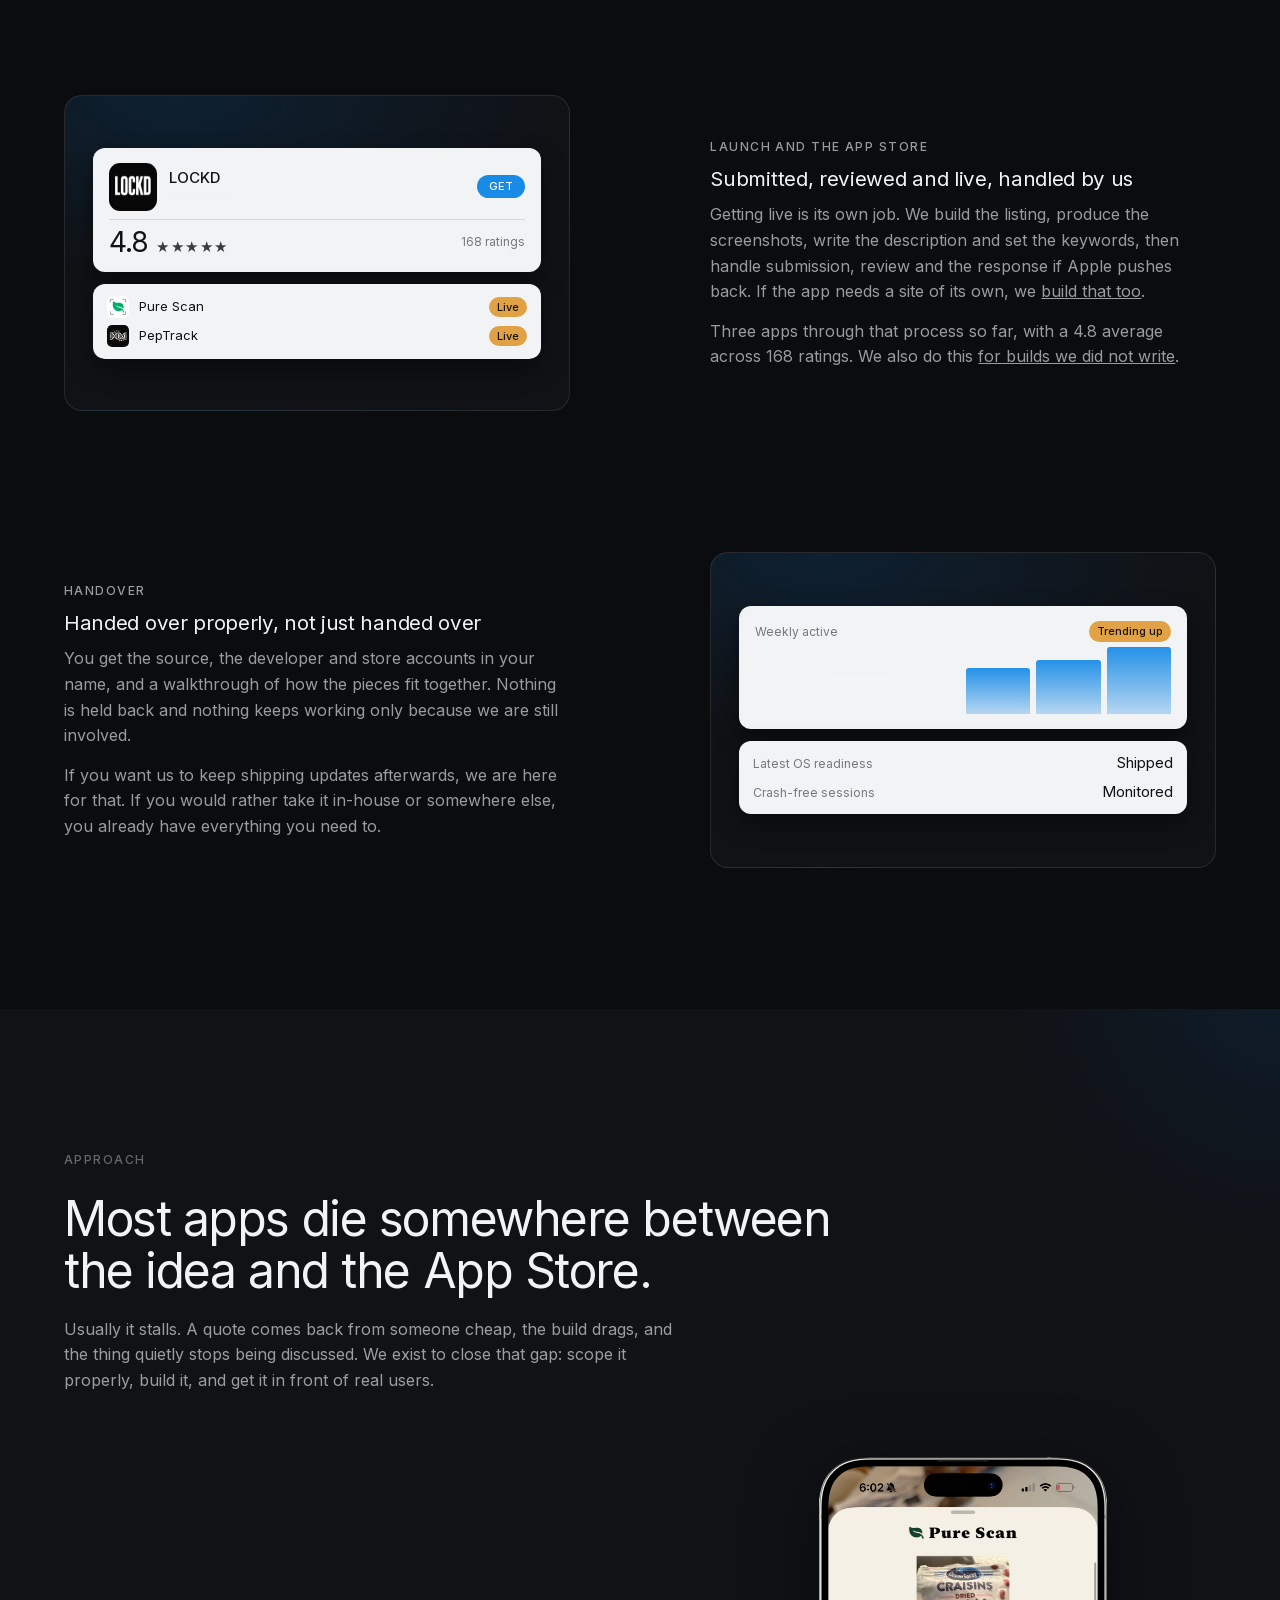
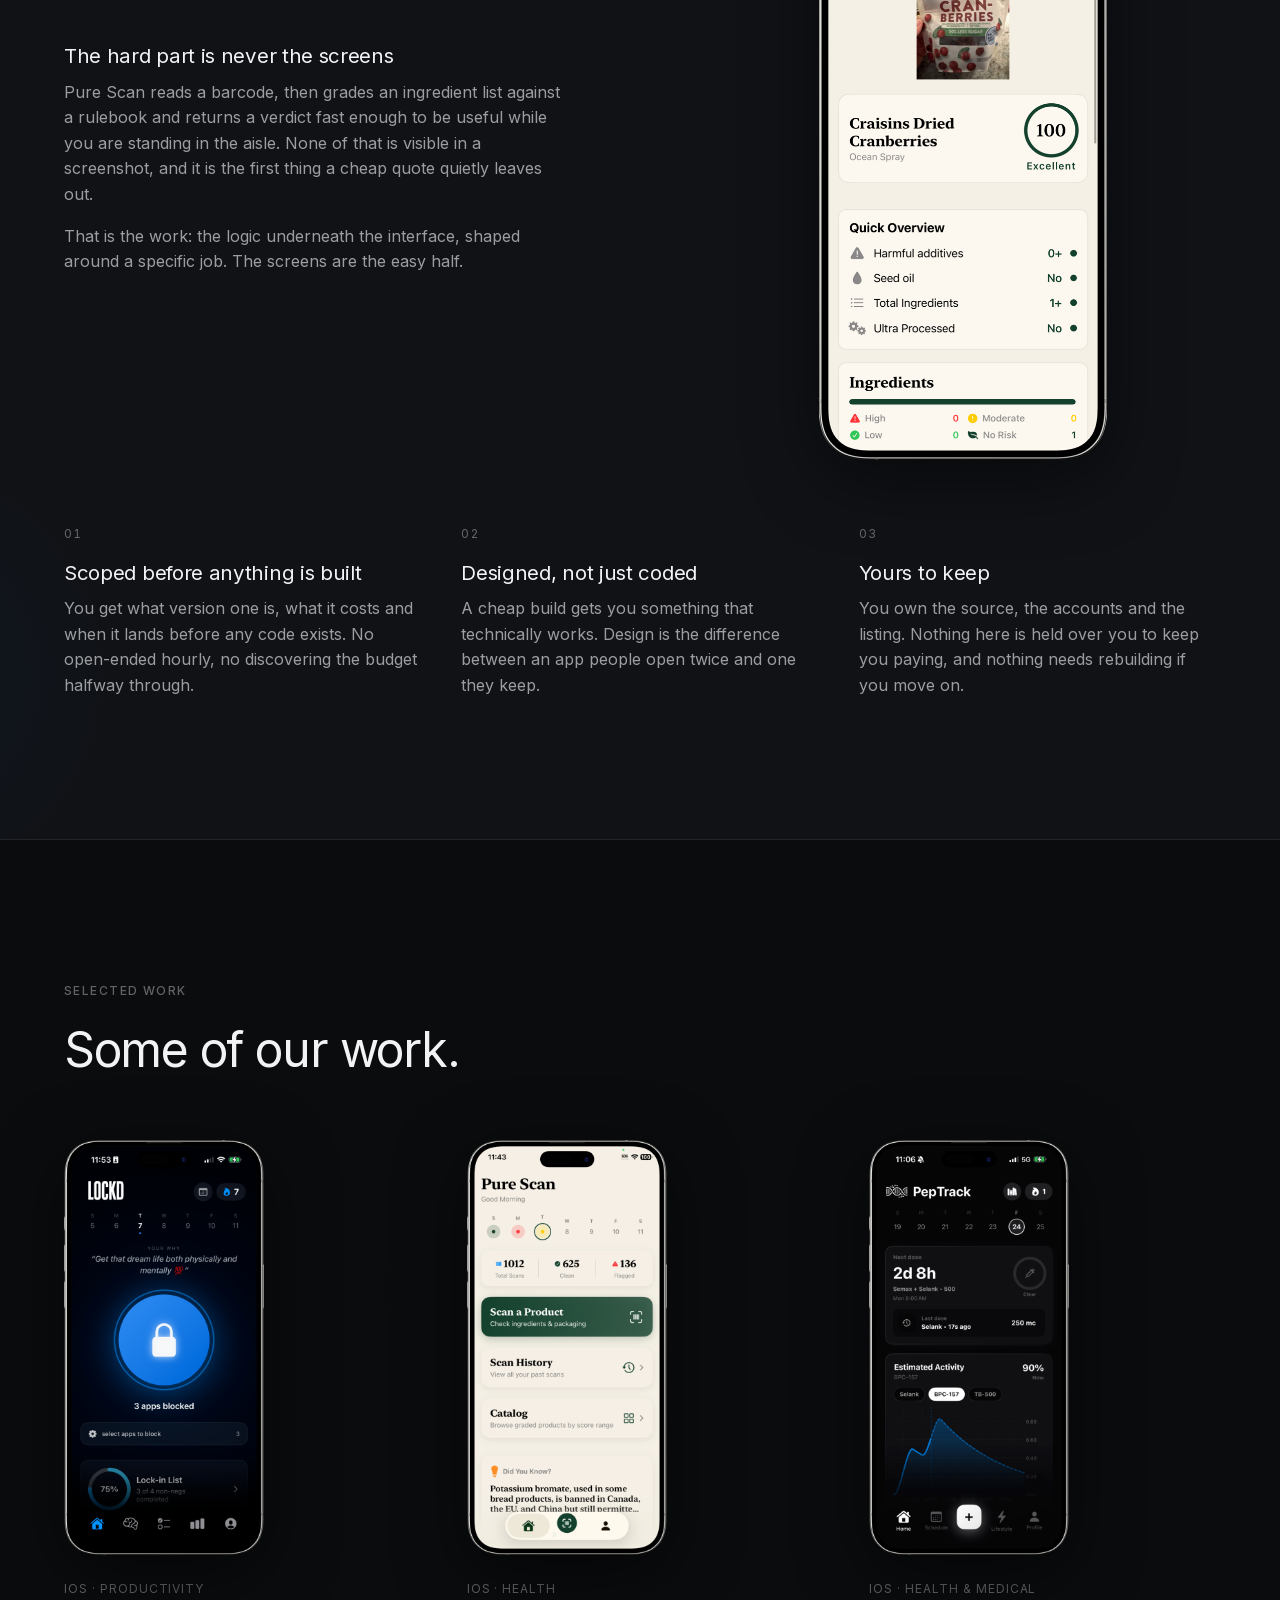
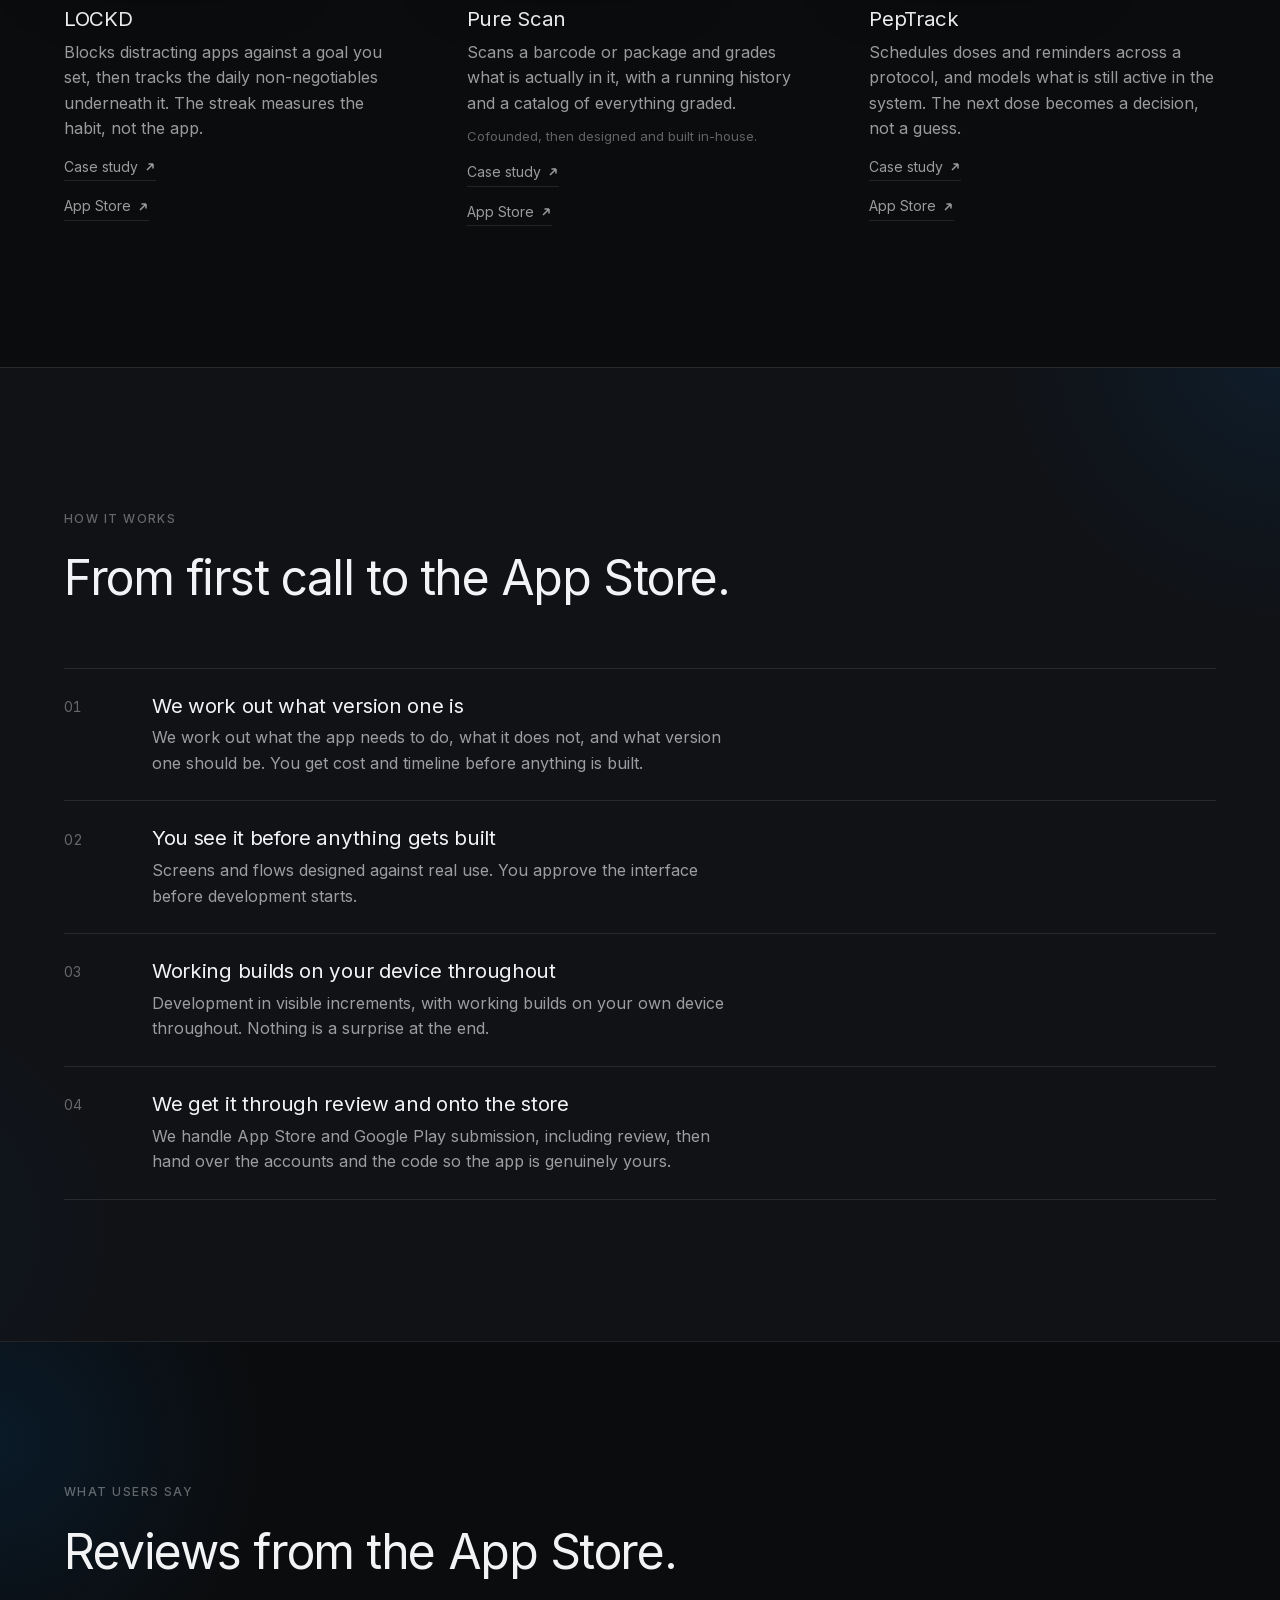
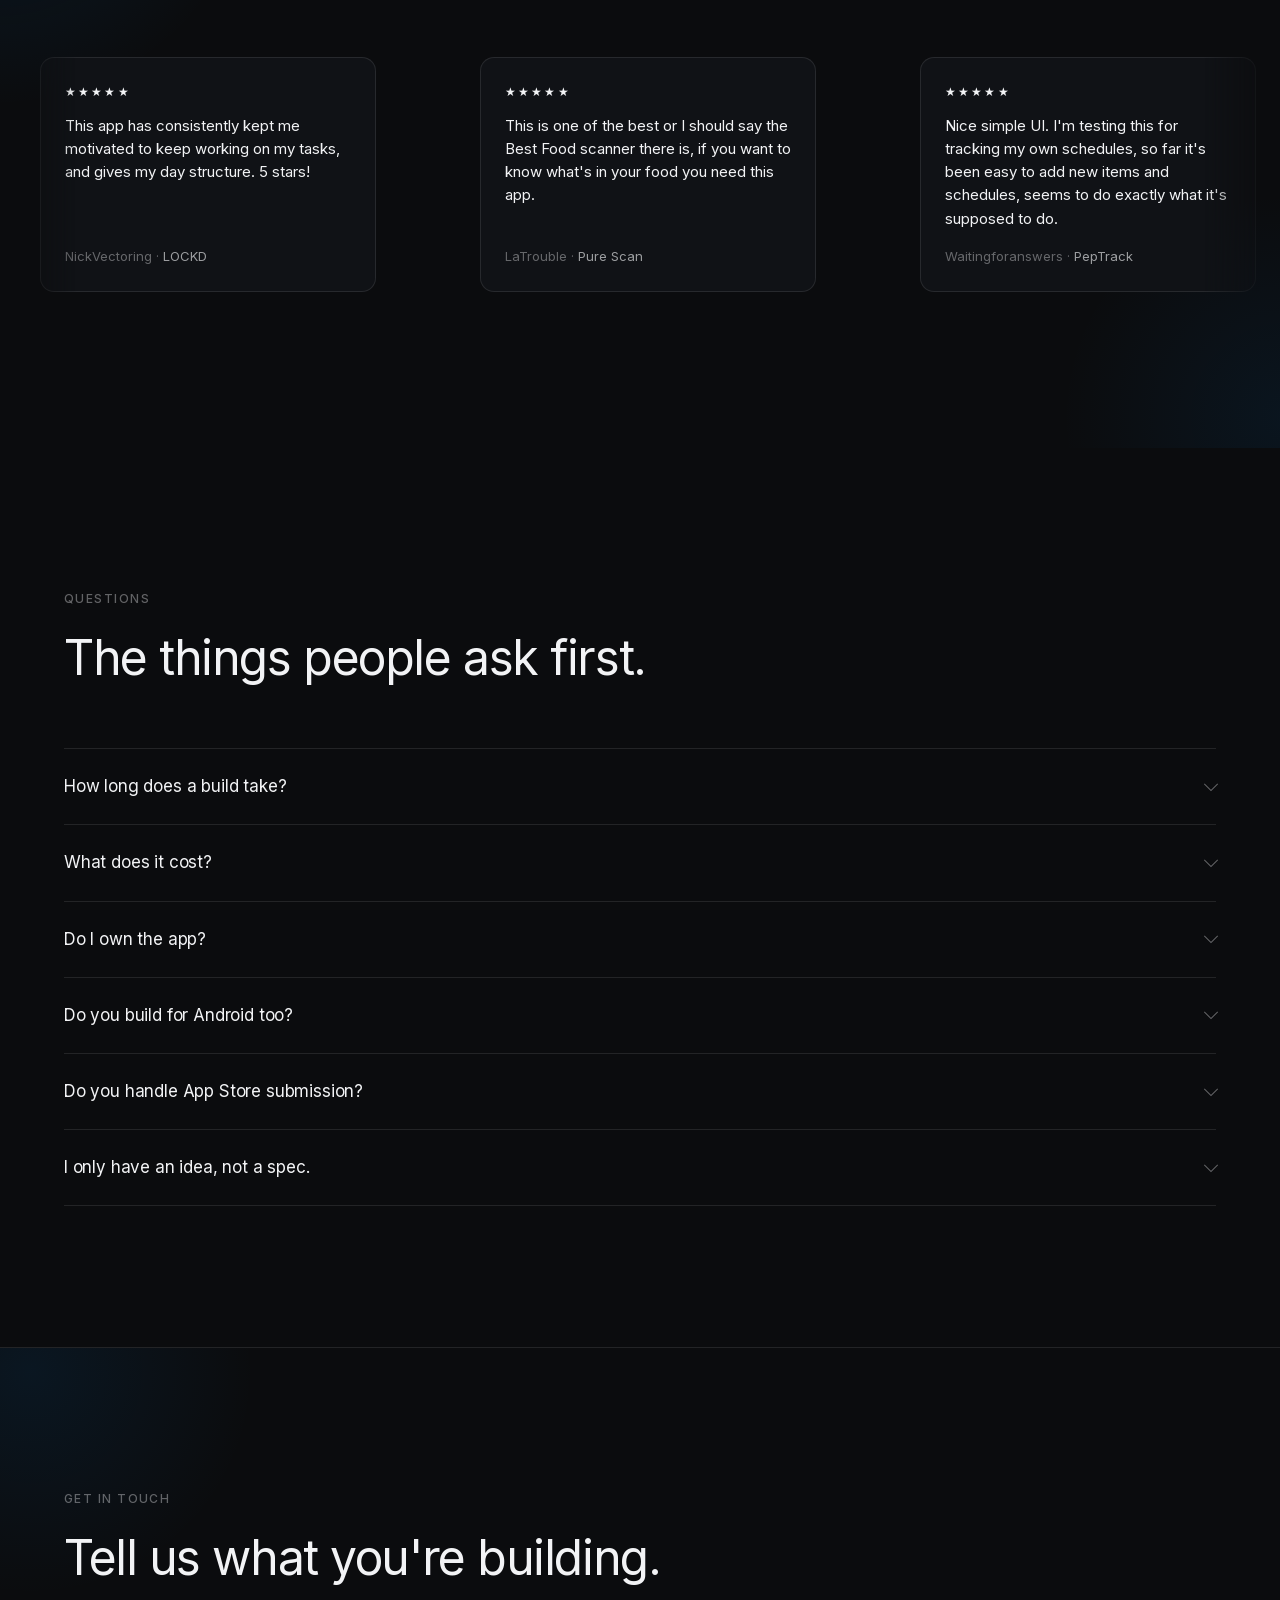
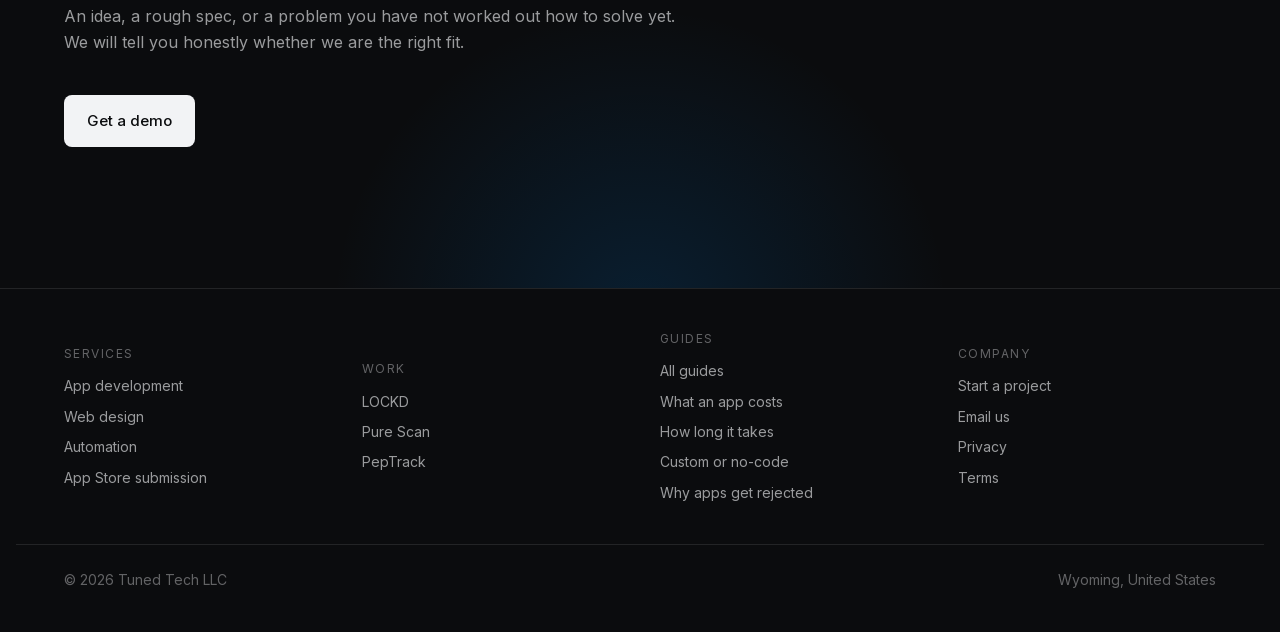
==== commit 39feb66d: "Mobile corrections to the types grid, split device and work cards Sixteen categories stacked into a " ====
--- a/index.html
+++ b/index.html
@@ -22,7 +22,7 @@
 <meta name="twitter:card" content="summary">
 <script type="application/ld+json">{"@context":"https://schema.org","@graph":[{"@type":"Organization","@id":"https://tunedtech.co/#org","name":"Tuned Tech","legalName":"Tuned Tech LLC","url":"https://tunedtech.co/","logo":"https://tunedtech.co/assets/icon-512.png","email":"hello.tunedtech@gmail.com","description":"Tuned Tech designs, builds and launches custom iOS and Android apps.","address":{"@type":"PostalAddress","addressRegion":"WY","addressCountry":"US"},"sameAs":["https://apps.apple.com/us/developer/tuned-tech-llc/id1846190609"]},{"@type":"WebSite","@id":"https://tunedtech.co/#website","url":"https://tunedtech.co/","name":"Tuned Tech","publisher":{"@id":"https://tunedtech.co/#org"}},{"@type":"FAQPage","mainEntity":[{"@type":"Question","name":"How long does a build take?","acceptedAnswer":{"@type":"Answer","text":"It depends on scope, and we will not pretend otherwise. You get a firm timeline during scoping, before any code is written, plus working builds on your own device throughout so you can see where it stands. More on what actually sets the timeline."}},{"@type":"Question","name":"What does it cost?","acceptedAnswer":{"@type":"Answer","text":"Every project is quoted after scoping. There is no rate card, because a two-screen utility and a multi-role platform are not the same job. You get a fixed figure before work starts. Here is what moves the number."}},{"@type":"Question","name":"Do I own the app?","acceptedAnswer":{"@type":"Answer","text":"Yes. You own the source code. No platform lock-in, no monthly licence keeping your own app alive, and no rebuild required if you ever take it elsewhere."}},{"@type":"Question","name":"Do you build for Android too?","acceptedAnswer":{"@type":"Answer","text":"Yes. We lead with iOS because that is usually where the users are, and build Android alongside it when your audience calls for it."}},{"@type":"Question","name":"Do you handle App Store submission?","acceptedAnswer":{"@type":"Answer","text":"Yes, including the review process. If Apple pushes back, we handle the response rather than sending you the rejection notice. These are the rejections that actually come up."}},{"@type":"Question","name":"I only have an idea, not a spec.","acceptedAnswer":{"@type":"Answer","text":"That is what scoping is for. Bring the problem and we will work out what version one should be, and what can wait."}}]}]}</script>
 
-<link rel="stylesheet" href="/styles.css?v=2740437d">
+<link rel="stylesheet" href="/styles.css?v=585bd58b">
 </head>
 <body>
 <a class="skip-link" href="#main">Skip to content</a>
@@ -222,22 +222,23 @@
         whether your idea is the sort of thing we take on, it probably is.
       </p>
       <ul class="type-grid">
+        <li><svg viewBox="0 0 24 24" fill="none" stroke="currentColor" stroke-width="1.5" stroke-linecap="round" stroke-linejoin="round" aria-hidden="true"><path d="M4 13h3.5l2-4 3 8 2-5 1.5 1H20"/></svg><span>Health and fitness</span></li>
+        <li><svg viewBox="0 0 24 24" fill="none" stroke="currentColor" stroke-width="1.5" stroke-linecap="round" stroke-linejoin="round" aria-hidden="true"><rect x="4" y="4" width="16" height="16" rx="2"/><path d="m8.5 12 2.4 2.4L15.5 10"/></svg><span>Productivity and utilities</span></li>
+        <li><svg viewBox="0 0 24 24" fill="none" stroke="currentColor" stroke-width="1.5" stroke-linecap="round" stroke-linejoin="round" aria-hidden="true"><rect x="3" y="7" width="18" height="12" rx="2"/><path d="M9 7V5.5A1.5 1.5 0 0 1 10.5 4h3A1.5 1.5 0 0 1 15 5.5V7"/></svg><span>Internal business tools</span></li>
         <li><svg viewBox="0 0 24 24" fill="none" stroke="currentColor" stroke-width="1.5" stroke-linecap="round" stroke-linejoin="round" aria-hidden="true"><path d="M6 7h12l-1 12H7L6 7Z"/><path d="M9 7a3 3 0 0 1 6 0"/></svg><span>E-commerce</span></li>
+        <li><svg viewBox="0 0 24 24" fill="none" stroke="currentColor" stroke-width="1.5" stroke-linecap="round" stroke-linejoin="round" aria-hidden="true"><circle cx="12" cy="12" r="8"/><path d="M12 7.5V12l3 2"/></svg><span>On-demand services</span></li>
         <li><svg viewBox="0 0 24 24" fill="none" stroke="currentColor" stroke-width="1.5" stroke-linecap="round" stroke-linejoin="round" aria-hidden="true"><path d="M12 5 3 9l9 4 9-4-9-4Z"/><path d="M7 11v5c0 1 2.2 2.5 5 2.5S17 17 17 16v-5"/></svg><span>Education</span></li>
         <li><svg viewBox="0 0 24 24" fill="none" stroke="currentColor" stroke-width="1.5" stroke-linecap="round" stroke-linejoin="round" aria-hidden="true"><circle cx="12" cy="12" r="8"/><path d="M10.5 9.2v5.6l4.5-2.8-4.5-2.8Z"/></svg><span>Entertainment</span></li>
         <li><svg viewBox="0 0 24 24" fill="none" stroke="currentColor" stroke-width="1.5" stroke-linecap="round" stroke-linejoin="round" aria-hidden="true"><rect x="4" y="6" width="16" height="14" rx="2"/><path d="M4 10h16M9 4v4M15 4v4"/></svg><span>Events and conferences</span></li>
         <li><svg viewBox="0 0 24 24" fill="none" stroke="currentColor" stroke-width="1.5" stroke-linecap="round" stroke-linejoin="round" aria-hidden="true"><path d="m12 5 2.1 4.4 4.9.7-3.5 3.4.8 4.8-4.3-2.3-4.3 2.3.8-4.8L5 10.1l4.9-.7L12 5Z"/></svg><span>Customer loyalty</span></li>
         <li><svg viewBox="0 0 24 24" fill="none" stroke="currentColor" stroke-width="1.5" stroke-linecap="round" stroke-linejoin="round" aria-hidden="true"><path d="M7 4h7l4 4v12H7V4Z"/><path d="M14 4v4h4M10 12h5M10 16h5"/></svg><span>Content and information</span></li>
-        <li><svg viewBox="0 0 24 24" fill="none" stroke="currentColor" stroke-width="1.5" stroke-linecap="round" stroke-linejoin="round" aria-hidden="true"><path d="M4 13h3.5l2-4 3 8 2-5 1.5 1H20"/></svg><span>Health and fitness</span></li>
-        <li><svg viewBox="0 0 24 24" fill="none" stroke="currentColor" stroke-width="1.5" stroke-linecap="round" stroke-linejoin="round" aria-hidden="true"><rect x="3" y="7" width="18" height="12" rx="2"/><path d="M9 7V5.5A1.5 1.5 0 0 1 10.5 4h3A1.5 1.5 0 0 1 15 5.5V7"/></svg><span>Internal business tools</span></li>
         <li><svg viewBox="0 0 24 24" fill="none" stroke="currentColor" stroke-width="1.5" stroke-linecap="round" stroke-linejoin="round" aria-hidden="true"><path d="m12 4 1.6 4.4L18 10l-4.4 1.6L12 16l-1.6-4.4L6 10l4.4-1.6L12 4Z"/><path d="M17.5 15.5 18 17l1.5.5L18 18l-.5 1.5L17 18l-1.5-.5L17 17l.5-1.5Z"/></svg><span>Lifestyle</span></li>
         <li><svg viewBox="0 0 24 24" fill="none" stroke="currentColor" stroke-width="1.5" stroke-linecap="round" stroke-linejoin="round" aria-hidden="true"><path d="M9 18V6l10-2v12"/><circle cx="7" cy="18" r="2"/><circle cx="17" cy="16" r="2"/></svg><span>Music</span></li>
         <li><svg viewBox="0 0 24 24" fill="none" stroke="currentColor" stroke-width="1.5" stroke-linecap="round" stroke-linejoin="round" aria-hidden="true"><rect x="3" y="6" width="14" height="13" rx="1.5"/><path d="M17 9h3v8a2 2 0 0 1-2 2M6 10h8M6 13h8M6 16h5"/></svg><span>News</span></li>
-        <li><svg viewBox="0 0 24 24" fill="none" stroke="currentColor" stroke-width="1.5" stroke-linecap="round" stroke-linejoin="round" aria-hidden="true"><circle cx="12" cy="12" r="8"/><path d="M12 7.5V12l3 2"/></svg><span>On-demand services</span></li>
-        <li><svg viewBox="0 0 24 24" fill="none" stroke="currentColor" stroke-width="1.5" stroke-linecap="round" stroke-linejoin="round" aria-hidden="true"><rect x="4" y="4" width="16" height="16" rx="2"/><path d="m8.5 12 2.4 2.4L15.5 10"/></svg><span>Productivity and utilities</span></li>
         <li><svg viewBox="0 0 24 24" fill="none" stroke="currentColor" stroke-width="1.5" stroke-linecap="round" stroke-linejoin="round" aria-hidden="true"><path d="M4 11 12 5l8 6"/><path d="M6.5 10.5V19h11v-8.5"/><path d="M10.5 19v-4.5h3V19"/></svg><span>Real estate</span></li>
         <li><svg viewBox="0 0 24 24" fill="none" stroke="currentColor" stroke-width="1.5" stroke-linecap="round" stroke-linejoin="round" aria-hidden="true"><path d="M8 4h8v3a4 4 0 0 1-8 0V4Z"/><path d="M8 5H5.5v1.5A3 3 0 0 0 8 9.4M16 5h2.5v1.5A3 3 0 0 1 16 9.4M12 11v4M9 20h6M10.5 15h3v5h-3z"/></svg><span>Sports</span></li>
         <li><svg viewBox="0 0 24 24" fill="none" stroke="currentColor" stroke-width="1.5" stroke-linecap="round" stroke-linejoin="round" aria-hidden="true"><path d="M4 13.5 20 6l-3.5 8L20 18l-3 1-3.5-3.5-3 2.5-.5-3L4 13.5Z"/></svg><span>Travel</span></li>
+        <li class="type-more"><svg viewBox="0 0 24 24" fill="none" stroke="currentColor" stroke-width="1.5" stroke-linecap="round" aria-hidden="true"><circle cx="6" cy="12" r="1"/><circle cx="12" cy="12" r="1"/><circle cx="18" cy="12" r="1"/></svg><span>and more</span></li>
       </ul>
       <p class="type-note">
         And ideas that do not fit a category, which are usually the interesting ones.
--- a/styles.css
+++ b/styles.css
@@ -1512,3 +1512,30 @@
   transition: color 0.2s var(--ease);
 }
 .type-grid li:hover svg { color: rgb(var(--signal)); }
+
+/* ---------- Mobile corrections ---------- */
+
+/* The full sixteen categories stack into a very long column on a phone. Show
+   the six most representative, then say there are more. Desktop keeps all of
+   them, where the grid costs nothing. */
+/* Scoped under .type-grid: a bare .type-more is 0,1,0 and loses to the
+   .type-grid li rule at 0,1,1, so the chip stayed visible on desktop. */
+.type-grid .type-more { display: none; }
+
+@media (max-width: 40rem) {
+  .type-grid { grid-template-columns: repeat(2, minmax(0, 1fr)); }
+  .type-grid li:nth-child(n+7):not(.type-more) { display: none; }
+  .type-grid .type-more { display: flex; }
+  .type-grid .type-more span { color: var(--faint); }
+}
+
+/* The split device ran nearly the full column width on a phone. */
+@media (max-width: 40rem) {
+  .split-media img { width: min(100%, 12.5rem); }
+}
+
+/* Work cards are a single column on a phone, so a left-aligned device leaves a
+   wide gap to its right. Centre the device; the copy stays left to read. */
+@media (max-width: 46rem) {
+  .case-media { justify-content: center; }
+}
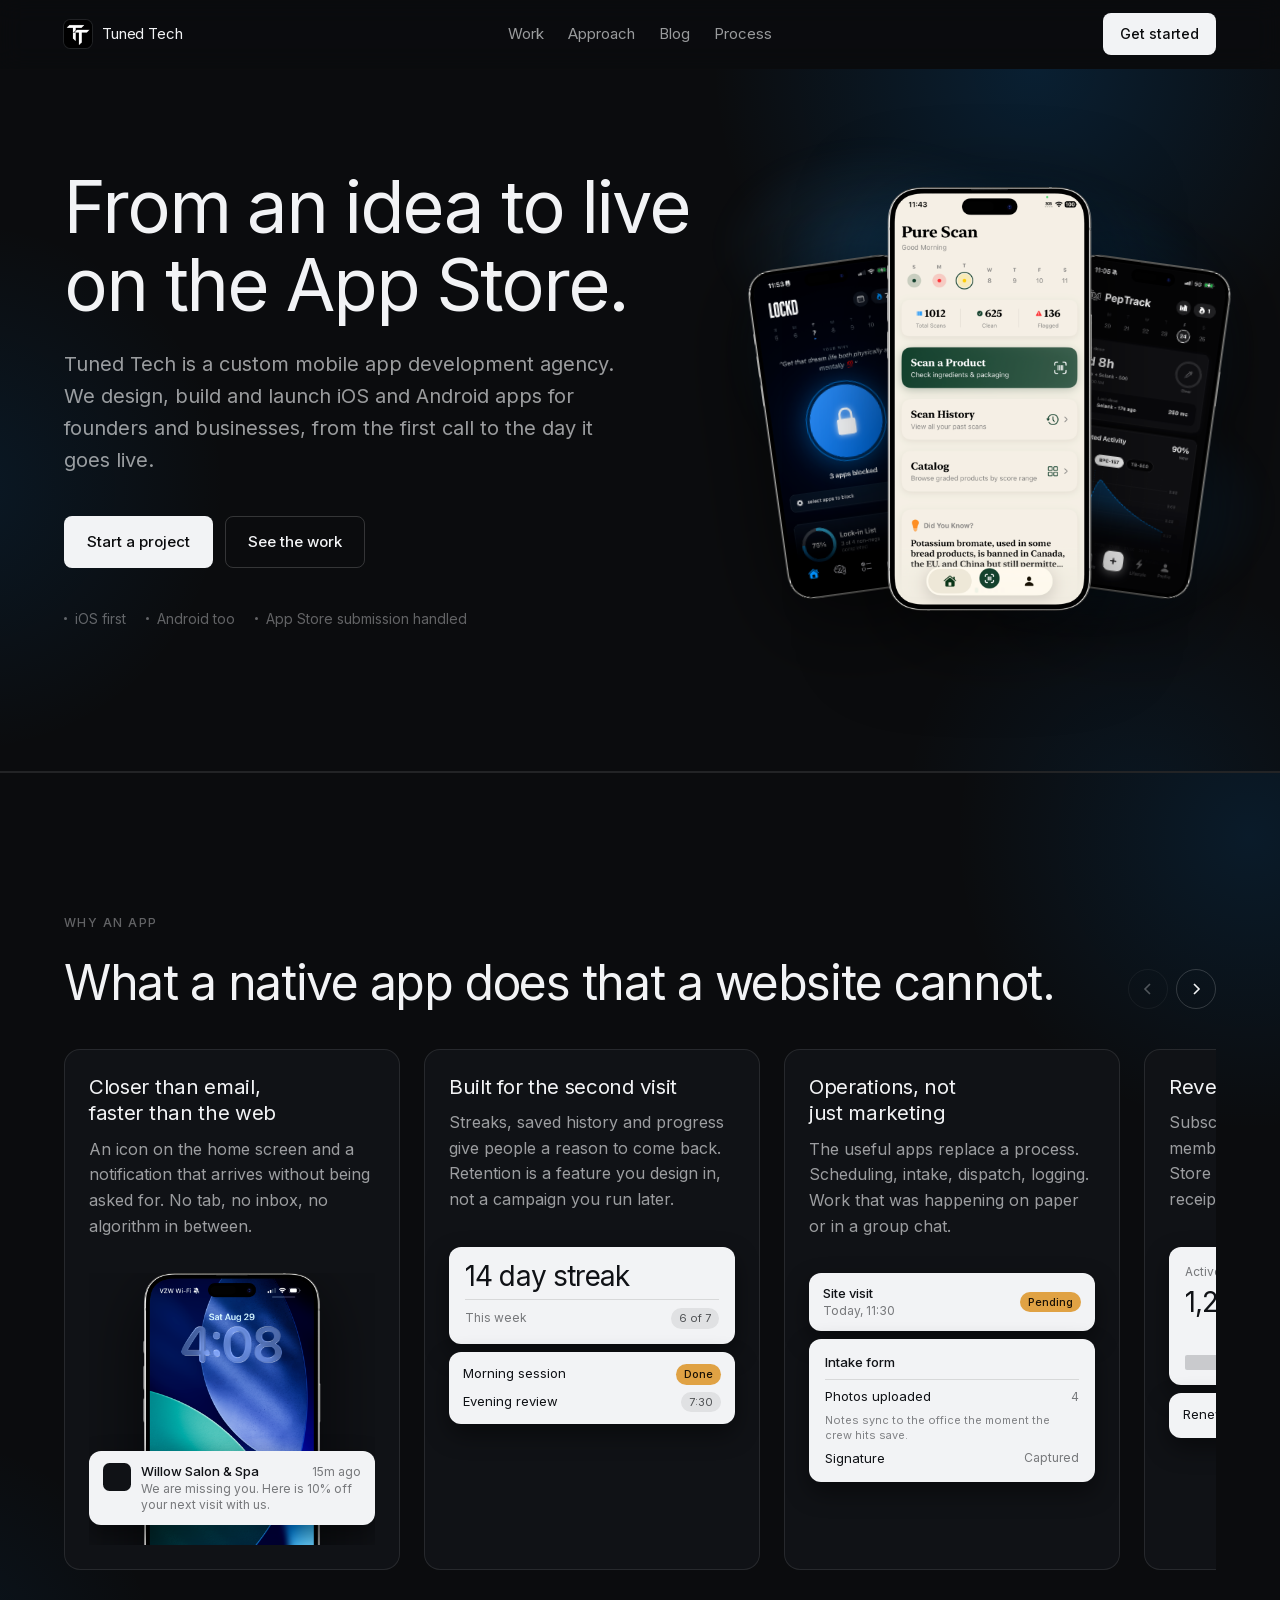
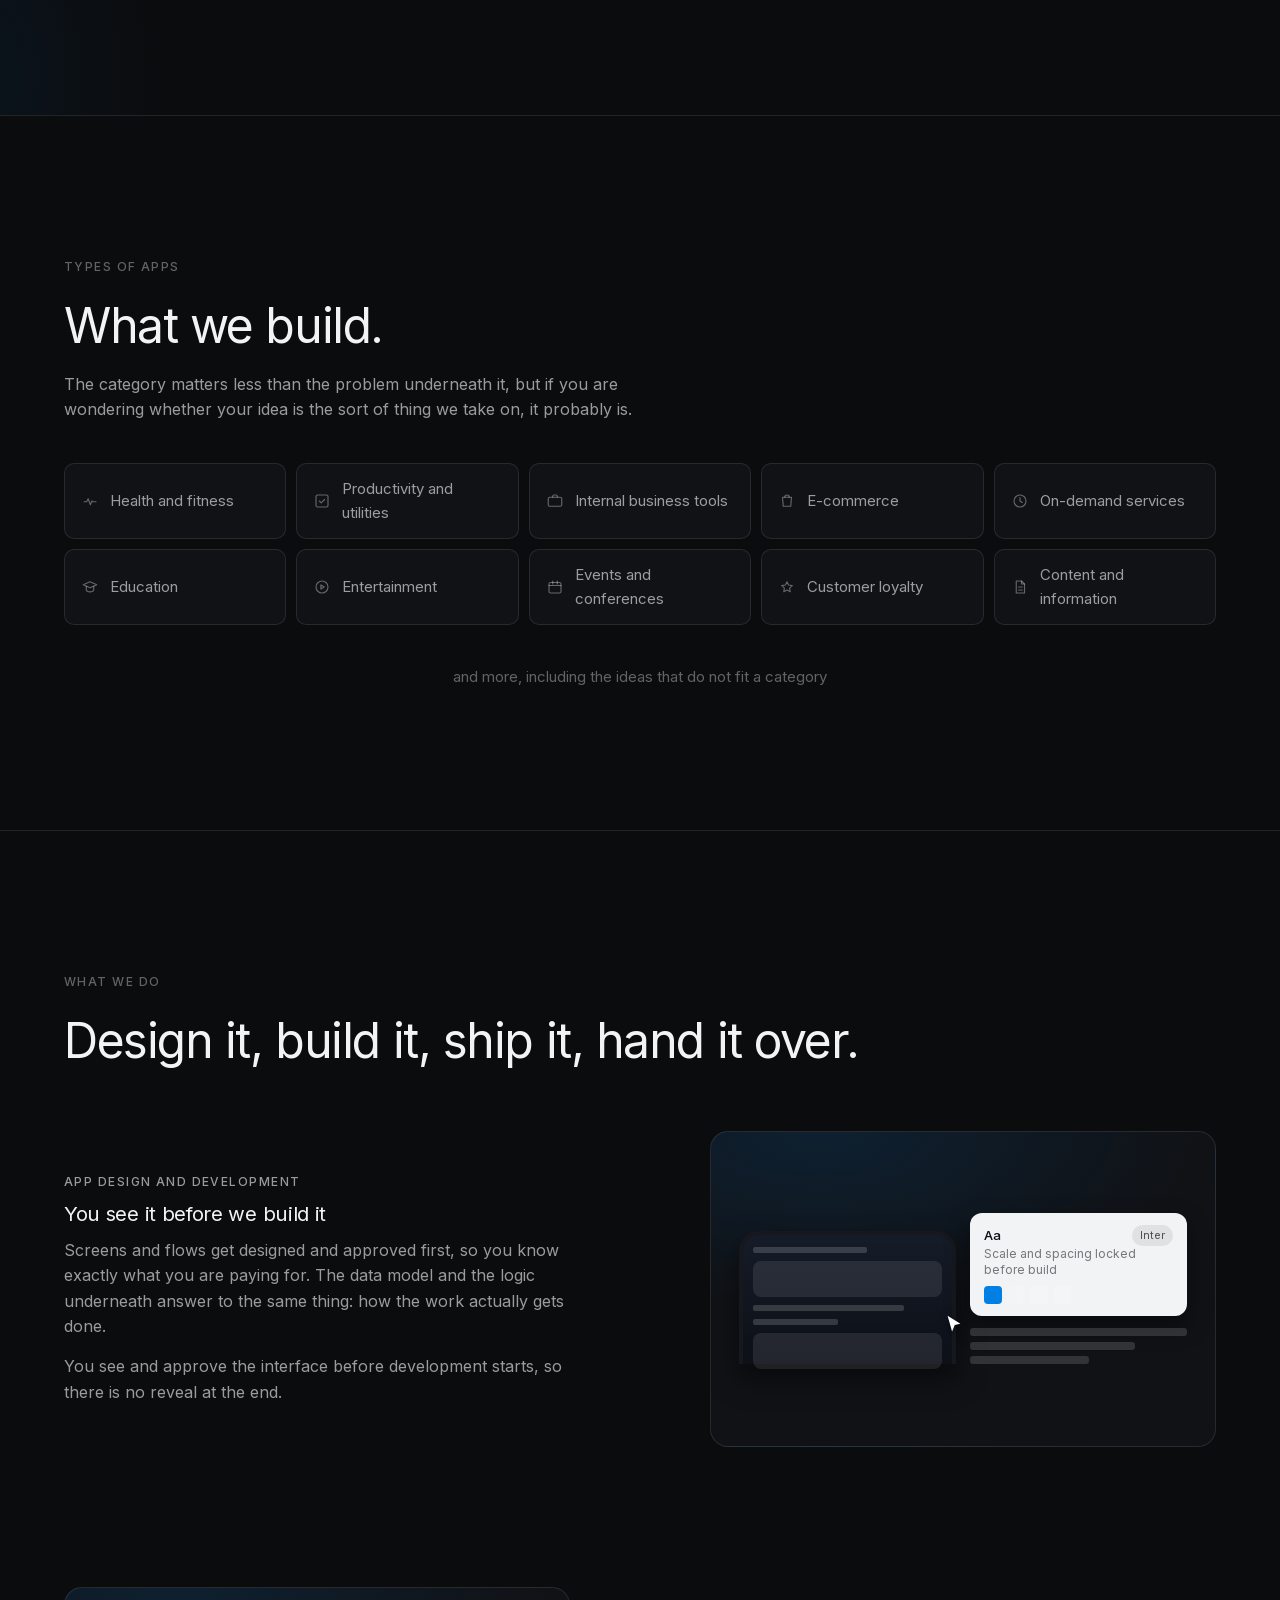
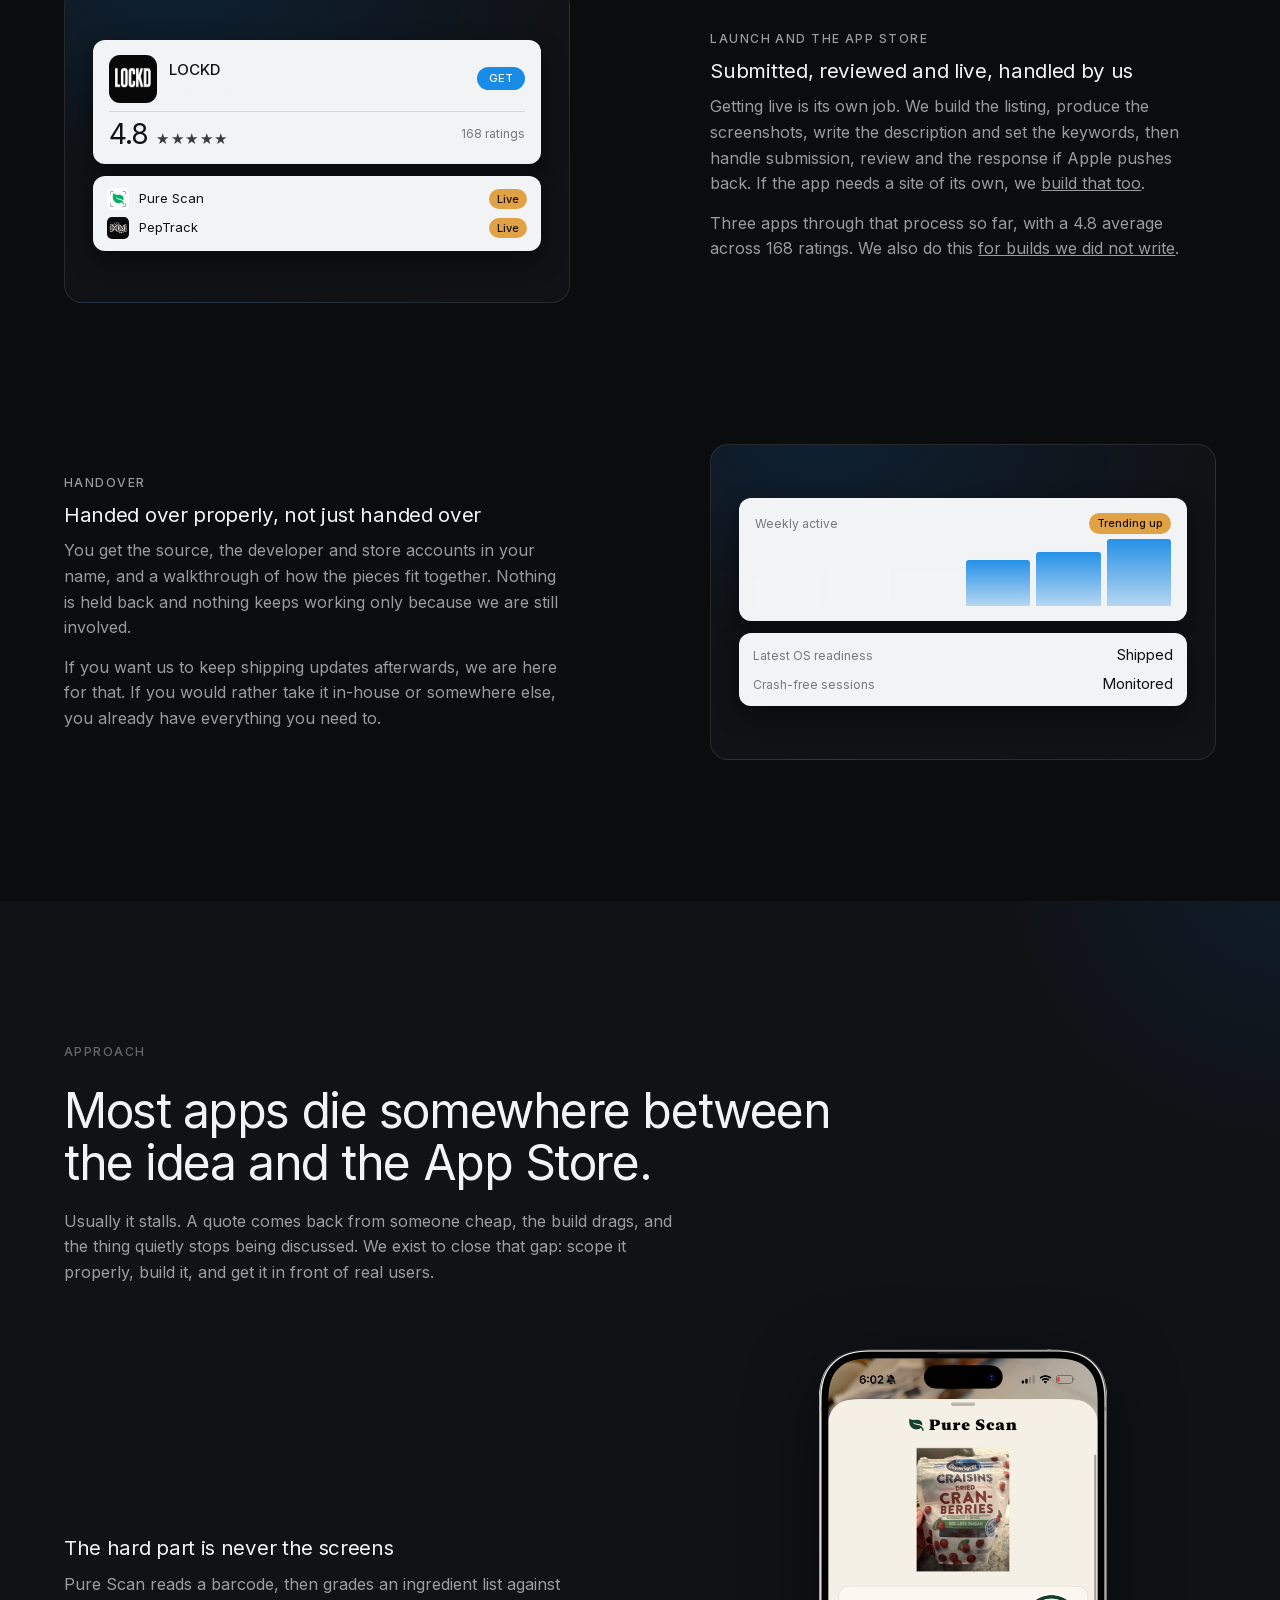
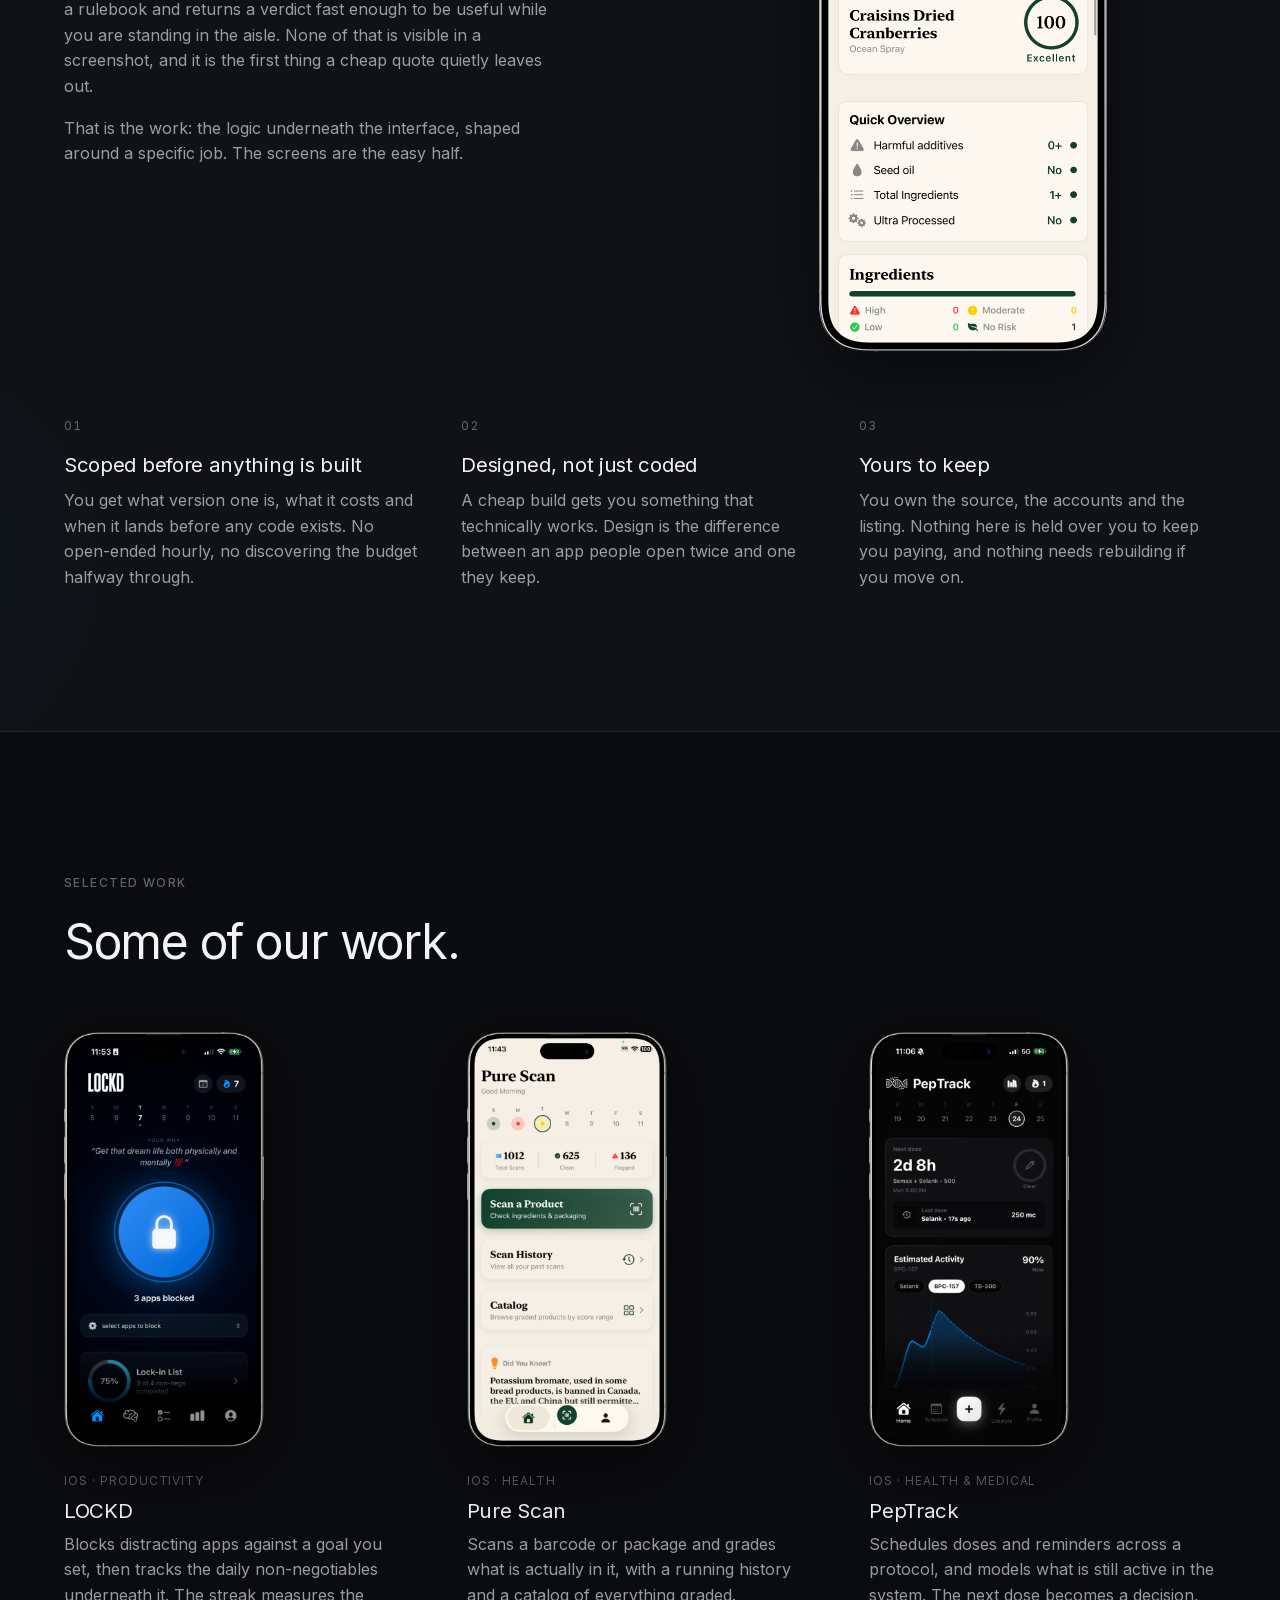
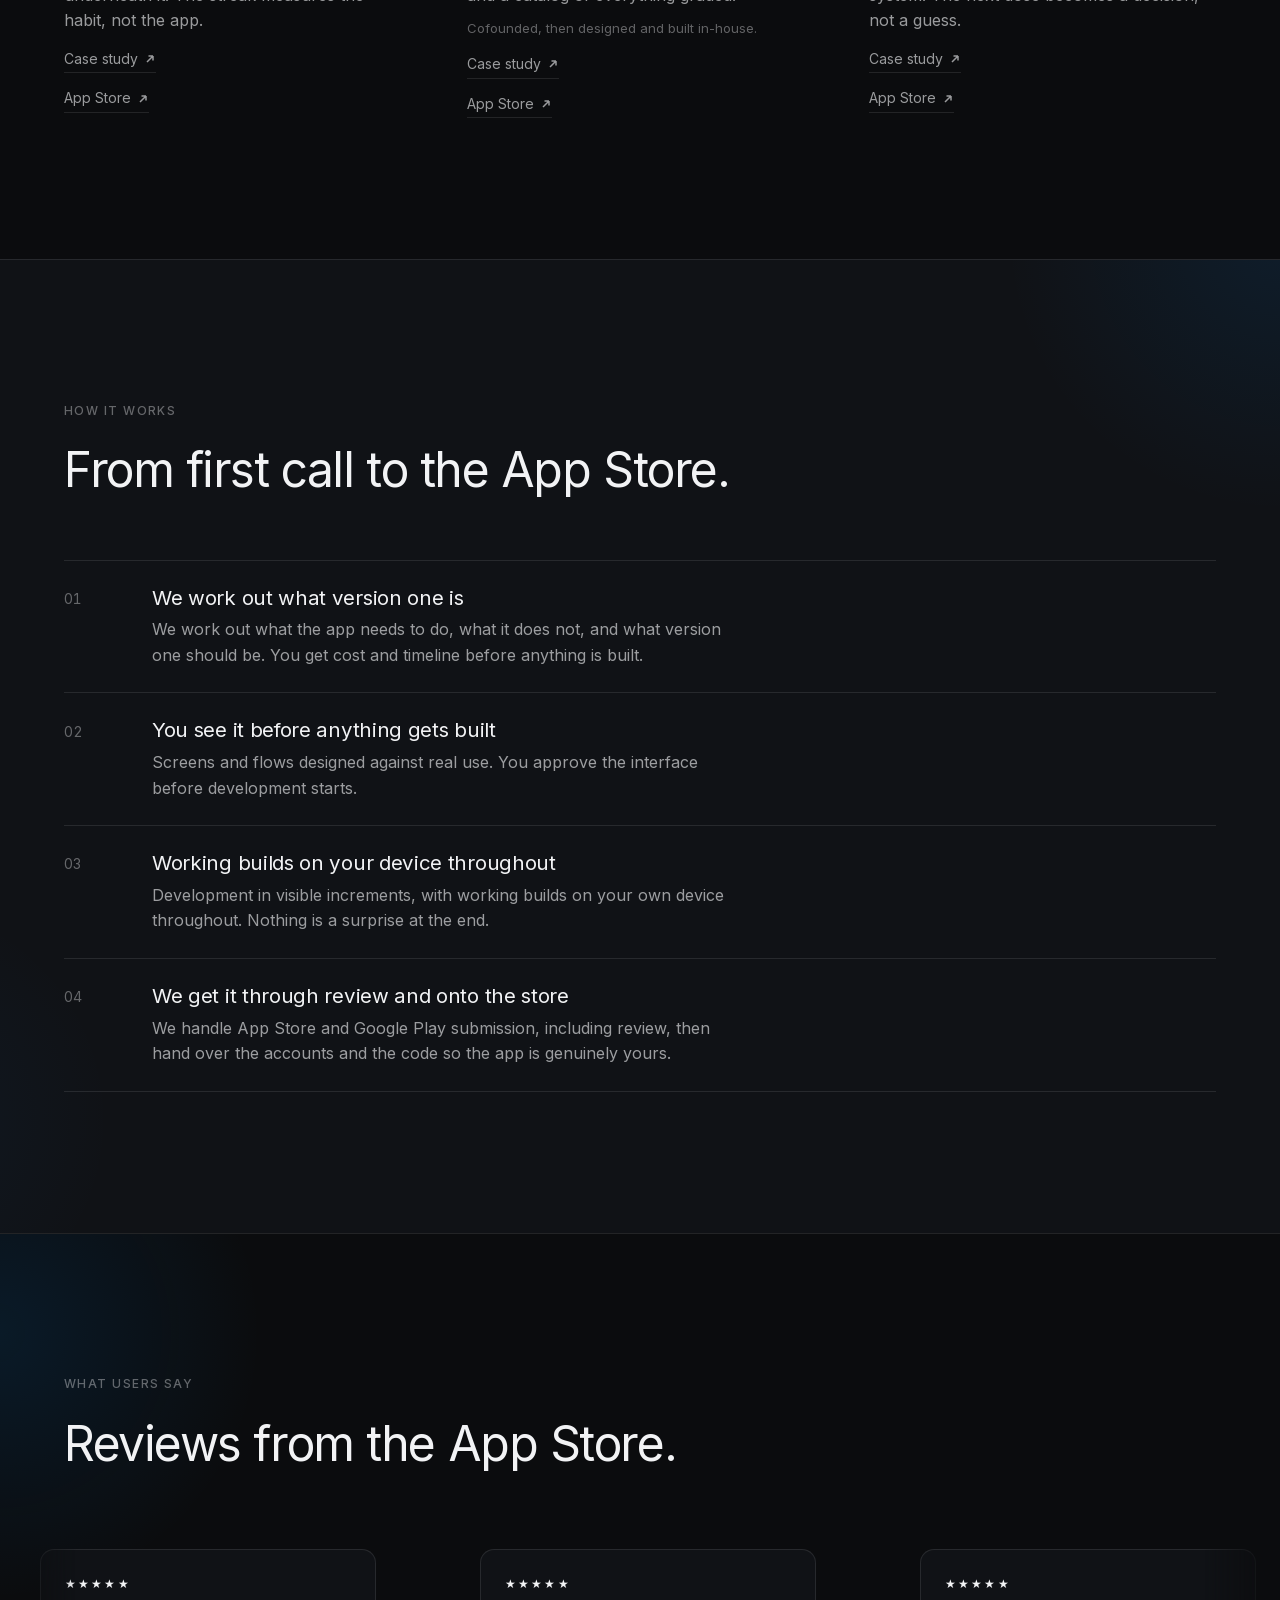
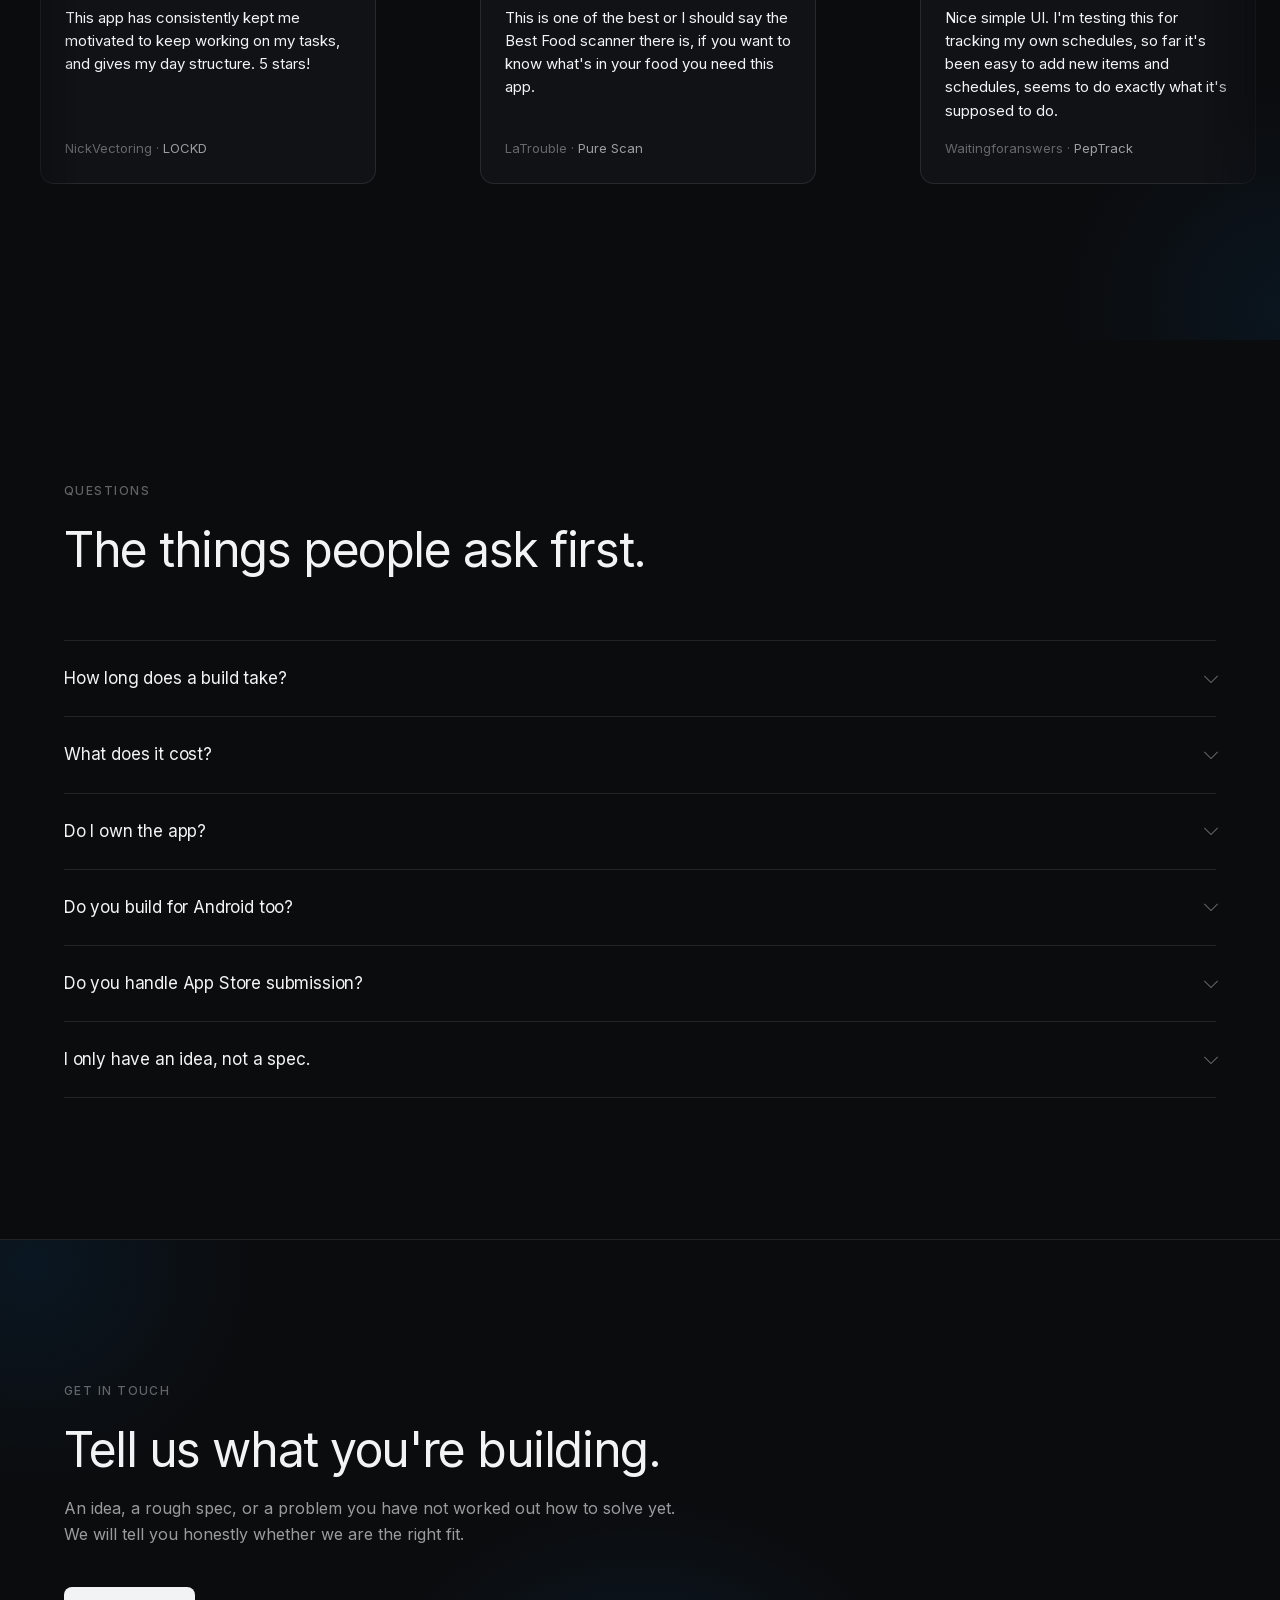
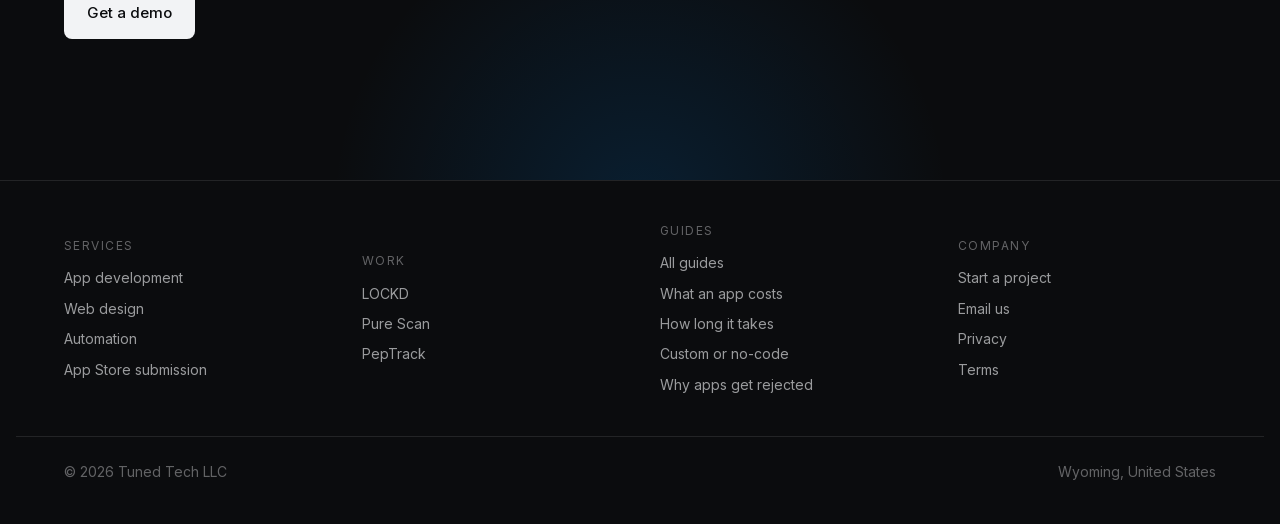
==== commit 669eb4e2: "Make the types overflow a plain centred line, and trim desktop too The "and more" chip sat in the sa" ====
--- a/index.html
+++ b/index.html
@@ -22,7 +22,7 @@
 <meta name="twitter:card" content="summary">
 <script type="application/ld+json">{"@context":"https://schema.org","@graph":[{"@type":"Organization","@id":"https://tunedtech.co/#org","name":"Tuned Tech","legalName":"Tuned Tech LLC","url":"https://tunedtech.co/","logo":"https://tunedtech.co/assets/icon-512.png","email":"hello.tunedtech@gmail.com","description":"Tuned Tech designs, builds and launches custom iOS and Android apps.","address":{"@type":"PostalAddress","addressRegion":"WY","addressCountry":"US"},"sameAs":["https://apps.apple.com/us/developer/tuned-tech-llc/id1846190609"]},{"@type":"WebSite","@id":"https://tunedtech.co/#website","url":"https://tunedtech.co/","name":"Tuned Tech","publisher":{"@id":"https://tunedtech.co/#org"}},{"@type":"FAQPage","mainEntity":[{"@type":"Question","name":"How long does a build take?","acceptedAnswer":{"@type":"Answer","text":"It depends on scope, and we will not pretend otherwise. You get a firm timeline during scoping, before any code is written, plus working builds on your own device throughout so you can see where it stands. More on what actually sets the timeline."}},{"@type":"Question","name":"What does it cost?","acceptedAnswer":{"@type":"Answer","text":"Every project is quoted after scoping. There is no rate card, because a two-screen utility and a multi-role platform are not the same job. You get a fixed figure before work starts. Here is what moves the number."}},{"@type":"Question","name":"Do I own the app?","acceptedAnswer":{"@type":"Answer","text":"Yes. You own the source code. No platform lock-in, no monthly licence keeping your own app alive, and no rebuild required if you ever take it elsewhere."}},{"@type":"Question","name":"Do you build for Android too?","acceptedAnswer":{"@type":"Answer","text":"Yes. We lead with iOS because that is usually where the users are, and build Android alongside it when your audience calls for it."}},{"@type":"Question","name":"Do you handle App Store submission?","acceptedAnswer":{"@type":"Answer","text":"Yes, including the review process. If Apple pushes back, we handle the response rather than sending you the rejection notice. These are the rejections that actually come up."}},{"@type":"Question","name":"I only have an idea, not a spec.","acceptedAnswer":{"@type":"Answer","text":"That is what scoping is for. Bring the problem and we will work out what version one should be, and what can wait."}}]}]}</script>
 
-<link rel="stylesheet" href="/styles.css?v=585bd58b">
+<link rel="stylesheet" href="/styles.css?v=8460d21a">
 </head>
 <body>
 <a class="skip-link" href="#main">Skip to content</a>
@@ -238,11 +238,8 @@
         <li><svg viewBox="0 0 24 24" fill="none" stroke="currentColor" stroke-width="1.5" stroke-linecap="round" stroke-linejoin="round" aria-hidden="true"><path d="M4 11 12 5l8 6"/><path d="M6.5 10.5V19h11v-8.5"/><path d="M10.5 19v-4.5h3V19"/></svg><span>Real estate</span></li>
         <li><svg viewBox="0 0 24 24" fill="none" stroke="currentColor" stroke-width="1.5" stroke-linecap="round" stroke-linejoin="round" aria-hidden="true"><path d="M8 4h8v3a4 4 0 0 1-8 0V4Z"/><path d="M8 5H5.5v1.5A3 3 0 0 0 8 9.4M16 5h2.5v1.5A3 3 0 0 1 16 9.4M12 11v4M9 20h6M10.5 15h3v5h-3z"/></svg><span>Sports</span></li>
         <li><svg viewBox="0 0 24 24" fill="none" stroke="currentColor" stroke-width="1.5" stroke-linecap="round" stroke-linejoin="round" aria-hidden="true"><path d="M4 13.5 20 6l-3.5 8L20 18l-3 1-3.5-3.5-3 2.5-.5-3L4 13.5Z"/></svg><span>Travel</span></li>
-        <li class="type-more"><svg viewBox="0 0 24 24" fill="none" stroke="currentColor" stroke-width="1.5" stroke-linecap="round" aria-hidden="true"><circle cx="6" cy="12" r="1"/><circle cx="12" cy="12" r="1"/><circle cx="18" cy="12" r="1"/></svg><span>and more</span></li>
       </ul>
-      <p class="type-note">
-        And ideas that do not fit a category, which are usually the interesting ones.
-      </p>
+      <p class="type-more">and more, including the ideas that do not fit a category</p>
     </div>
   </section>
 
--- a/styles.css
+++ b/styles.css
@@ -1485,7 +1485,14 @@
   transition: border-color 0.2s var(--ease), color 0.2s var(--ease);
 }
 .type-grid li:hover { border-color: var(--rule-firm); color: var(--fg); }
-.type-note { margin-top: var(--s-3); color: var(--faint); font-size: 0.9375rem; }
+/* Plain centred text under the grid rather than another bordered chip: it is
+   a caption on the list, not another item in it. */
+.type-more {
+  margin-top: var(--s-4);
+  text-align: center;
+  color: var(--faint);
+  font-size: 0.9375rem;
+}
 
 /* Small service label above each end-to-end row heading. */
 .row-service {
@@ -1518,15 +1525,14 @@
 /* The full sixteen categories stack into a very long column on a phone. Show
    the six most representative, then say there are more. Desktop keeps all of
    them, where the grid costs nothing. */
-/* Scoped under .type-grid: a bare .type-more is 0,1,0 and loses to the
-   .type-grid li rule at 0,1,1, so the chip stayed visible on desktop. */
-.type-grid .type-more { display: none; }
+/* Ten on desktop fills two clean rows of five; six on a phone fills three rows
+   of two. The rest stay in the markup for search engines and for anyone who
+   widens the window. */
+.type-grid li:nth-child(n+11) { display: none; }
 
 @media (max-width: 40rem) {
   .type-grid { grid-template-columns: repeat(2, minmax(0, 1fr)); }
-  .type-grid li:nth-child(n+7):not(.type-more) { display: none; }
-  .type-grid .type-more { display: flex; }
-  .type-grid .type-more span { color: var(--faint); }
+  .type-grid li:nth-child(n+7) { display: none; }
 }
 
 /* The split device ran nearly the full column width on a phone. */
